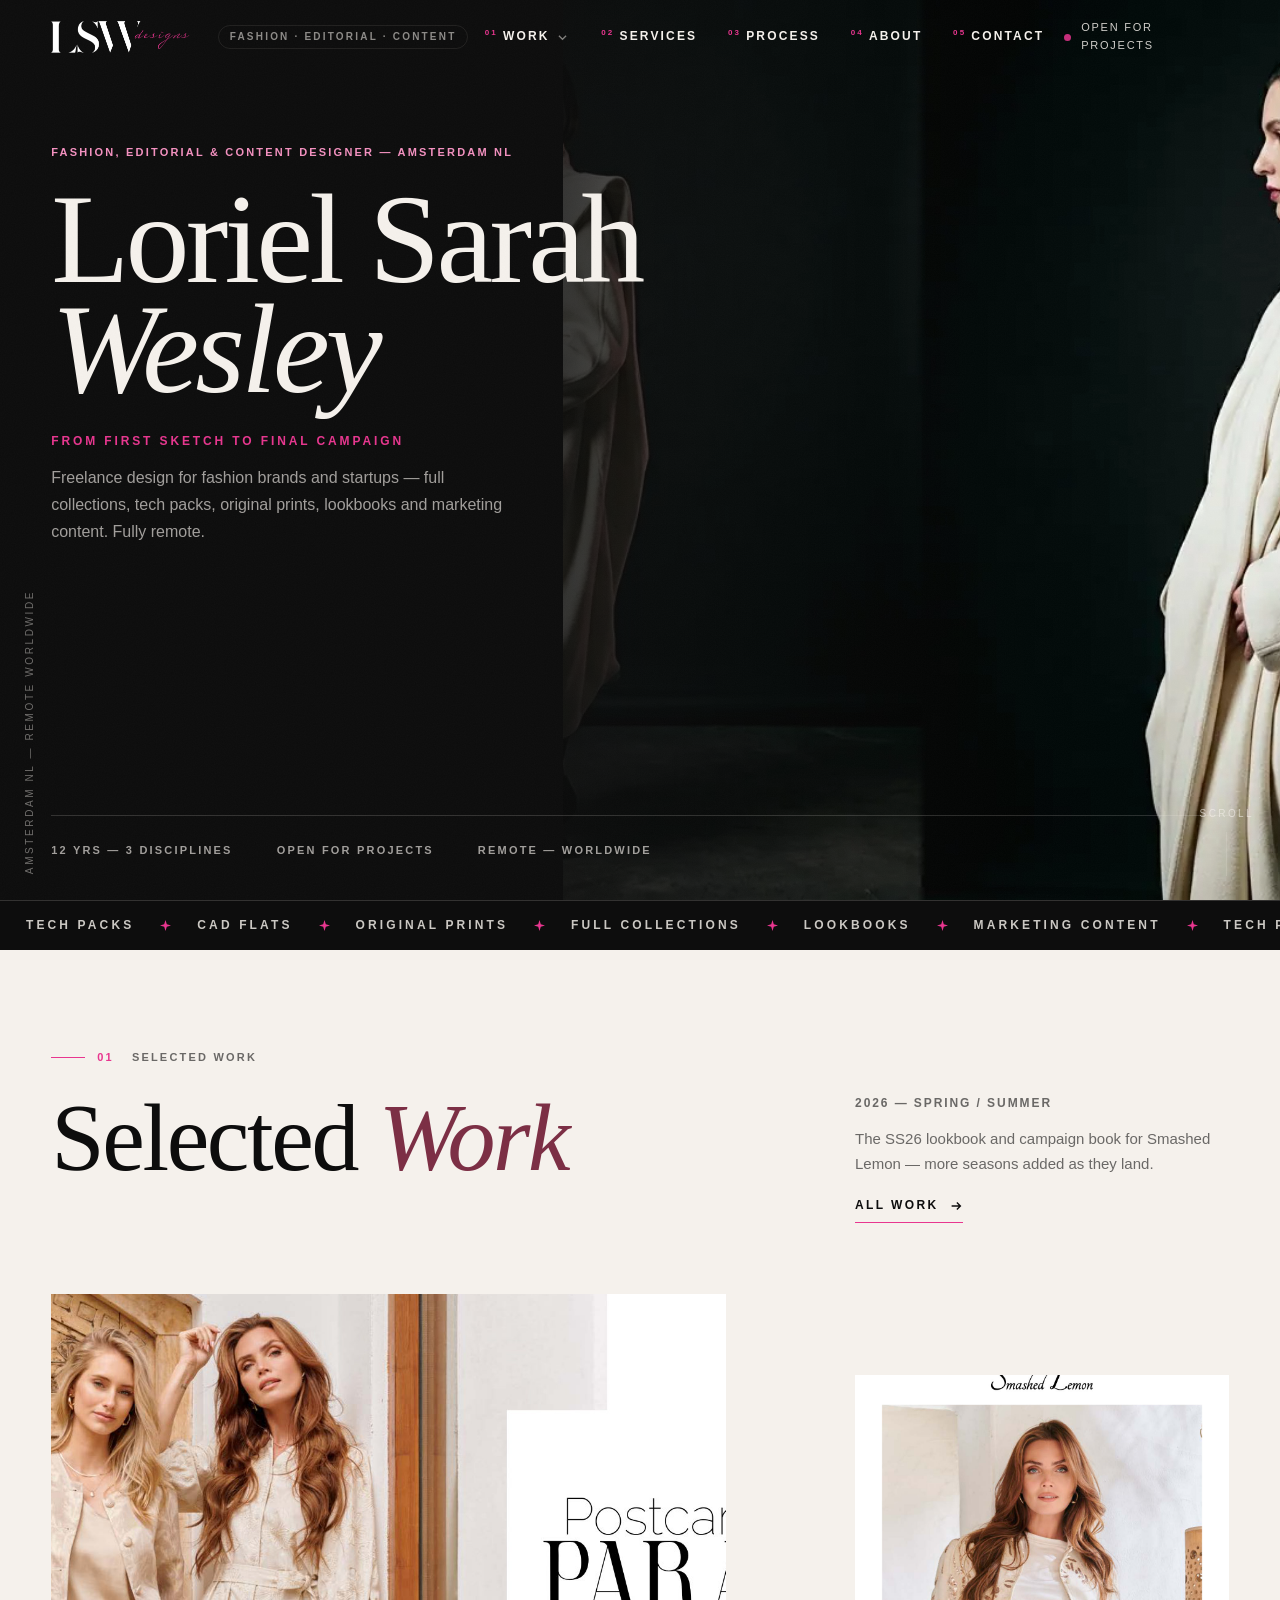
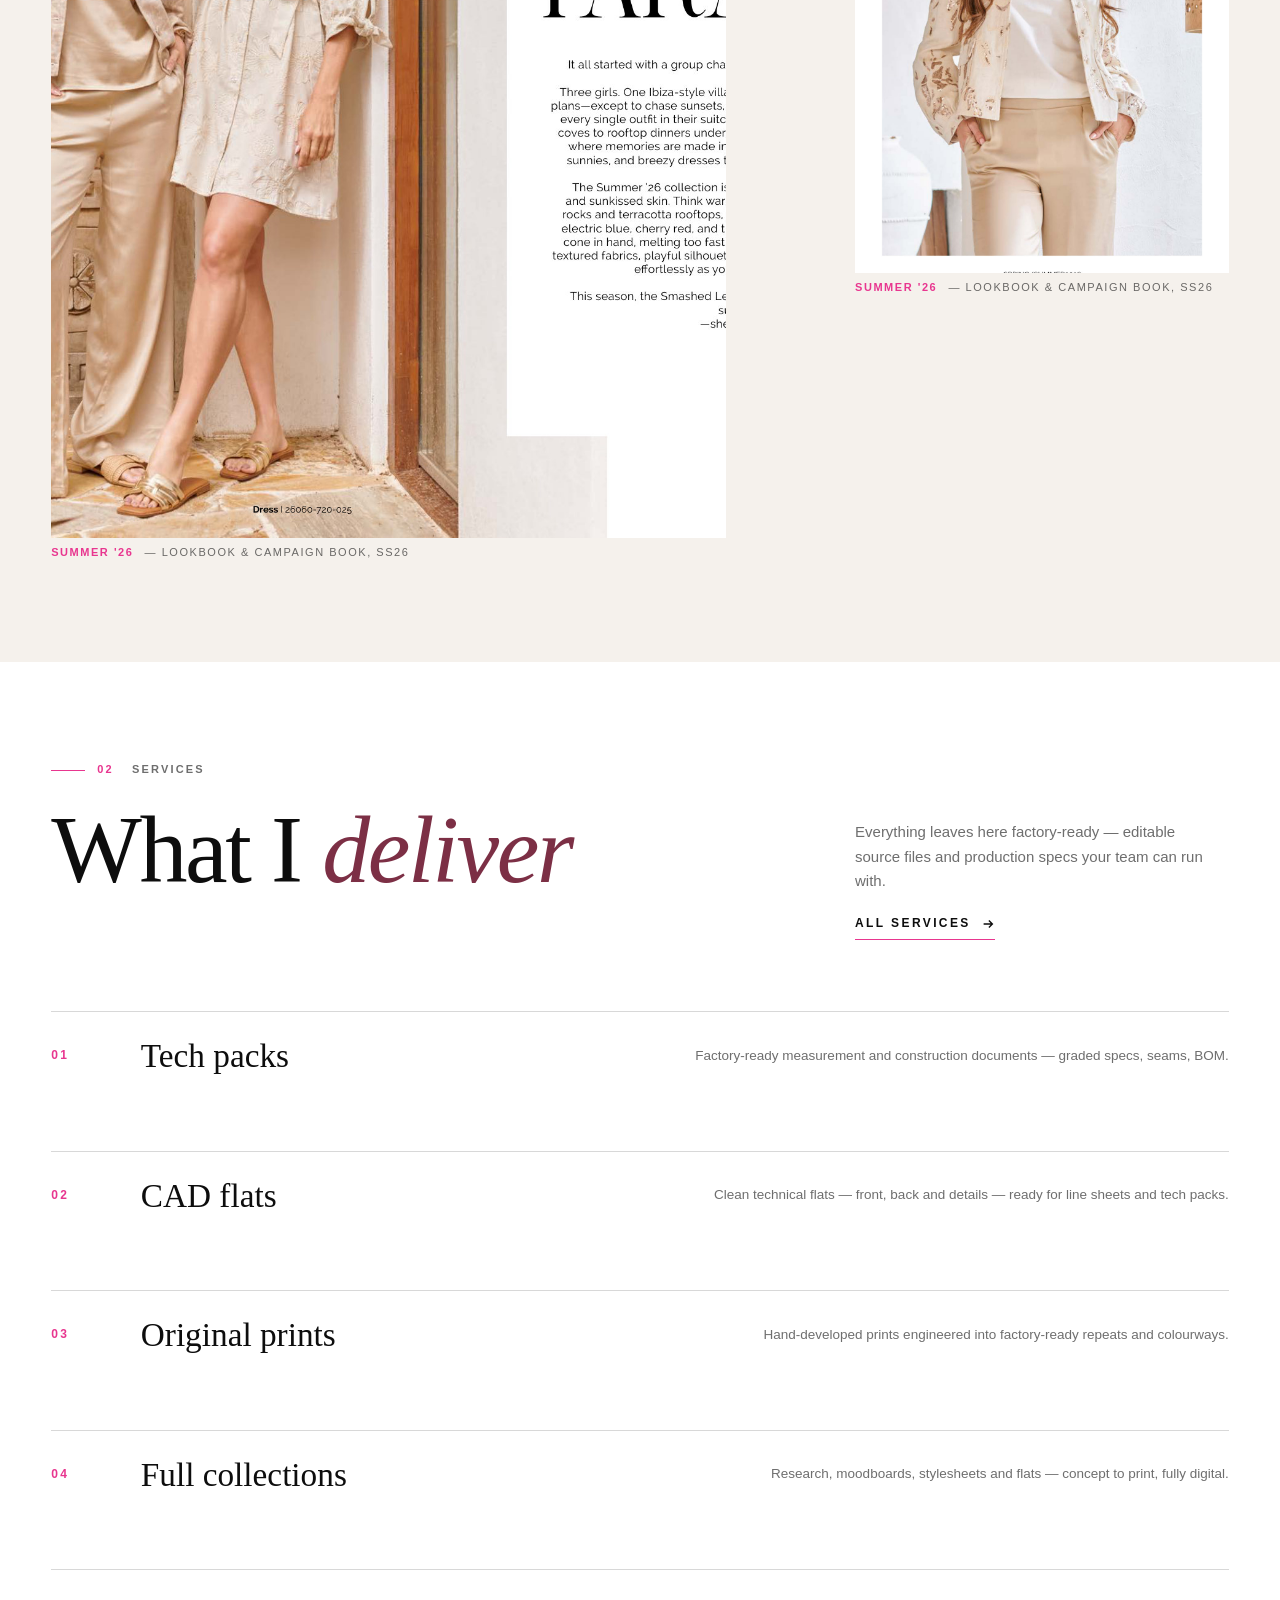
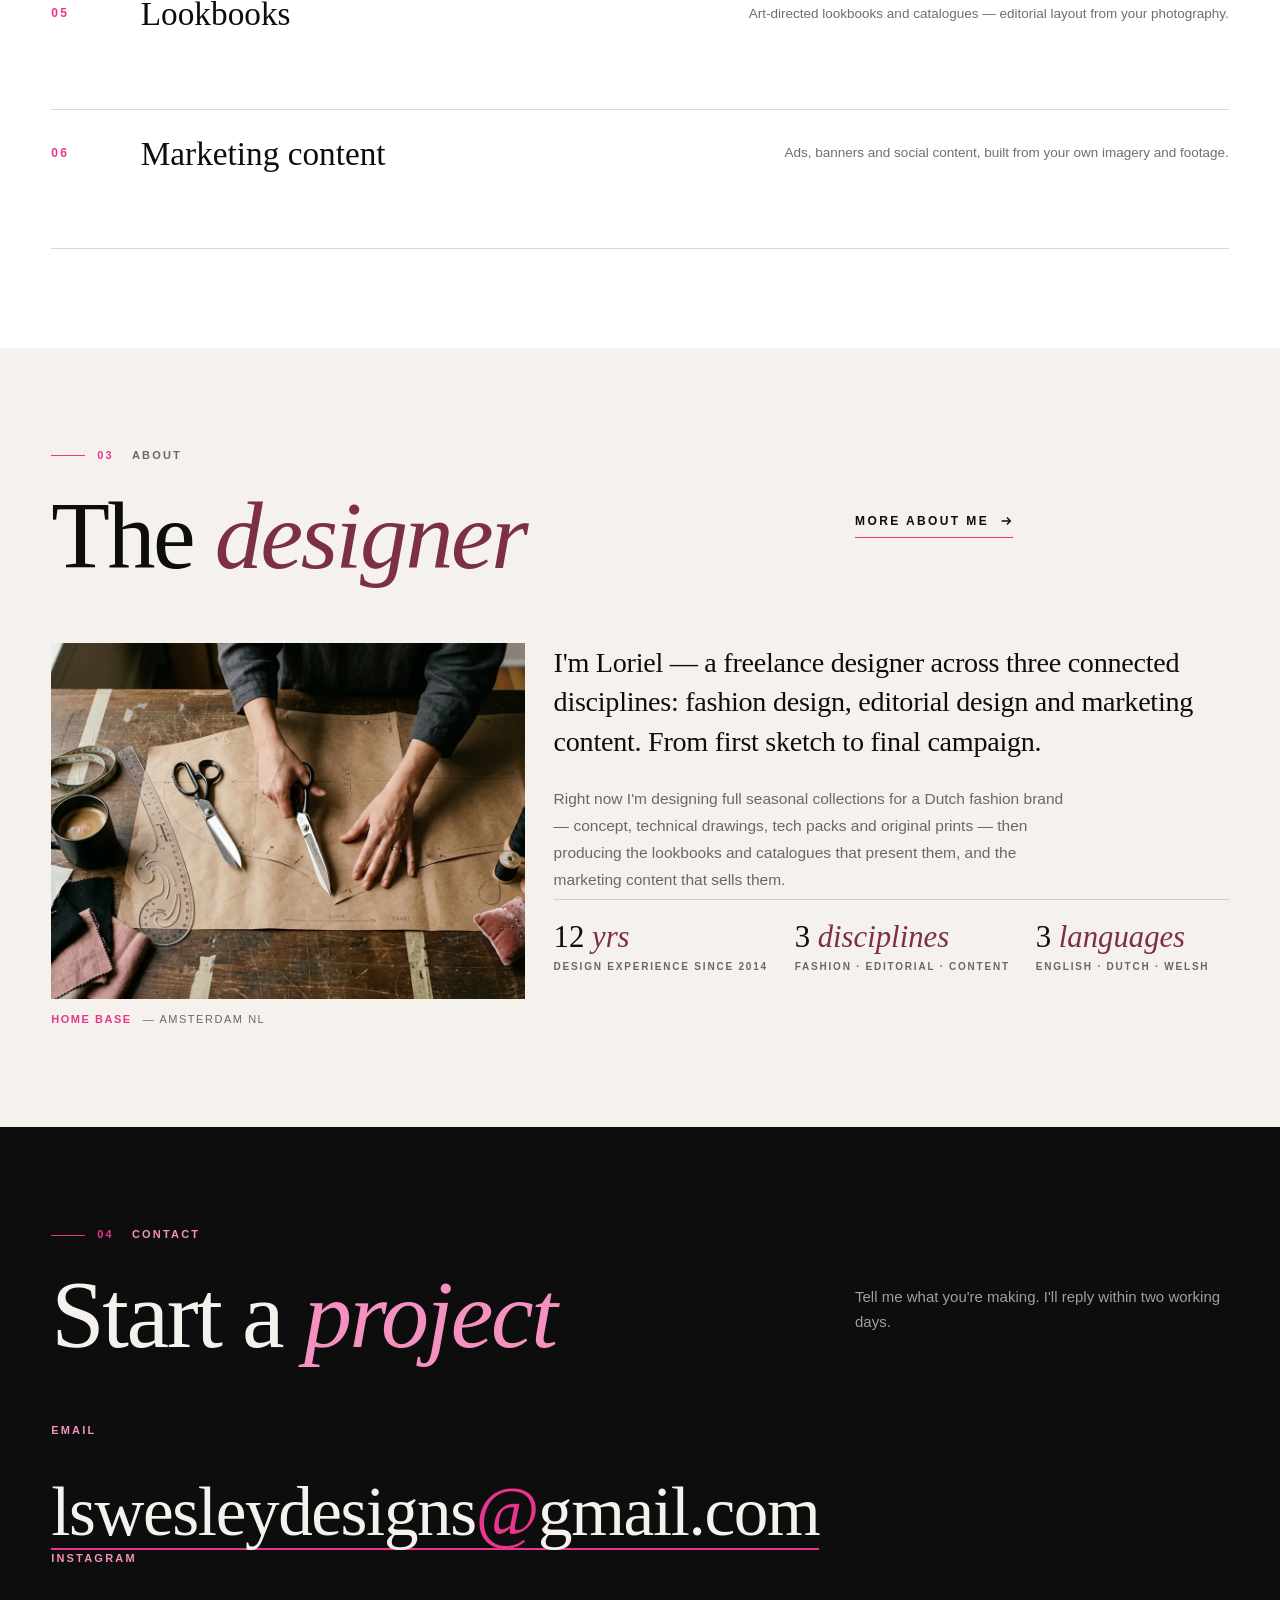
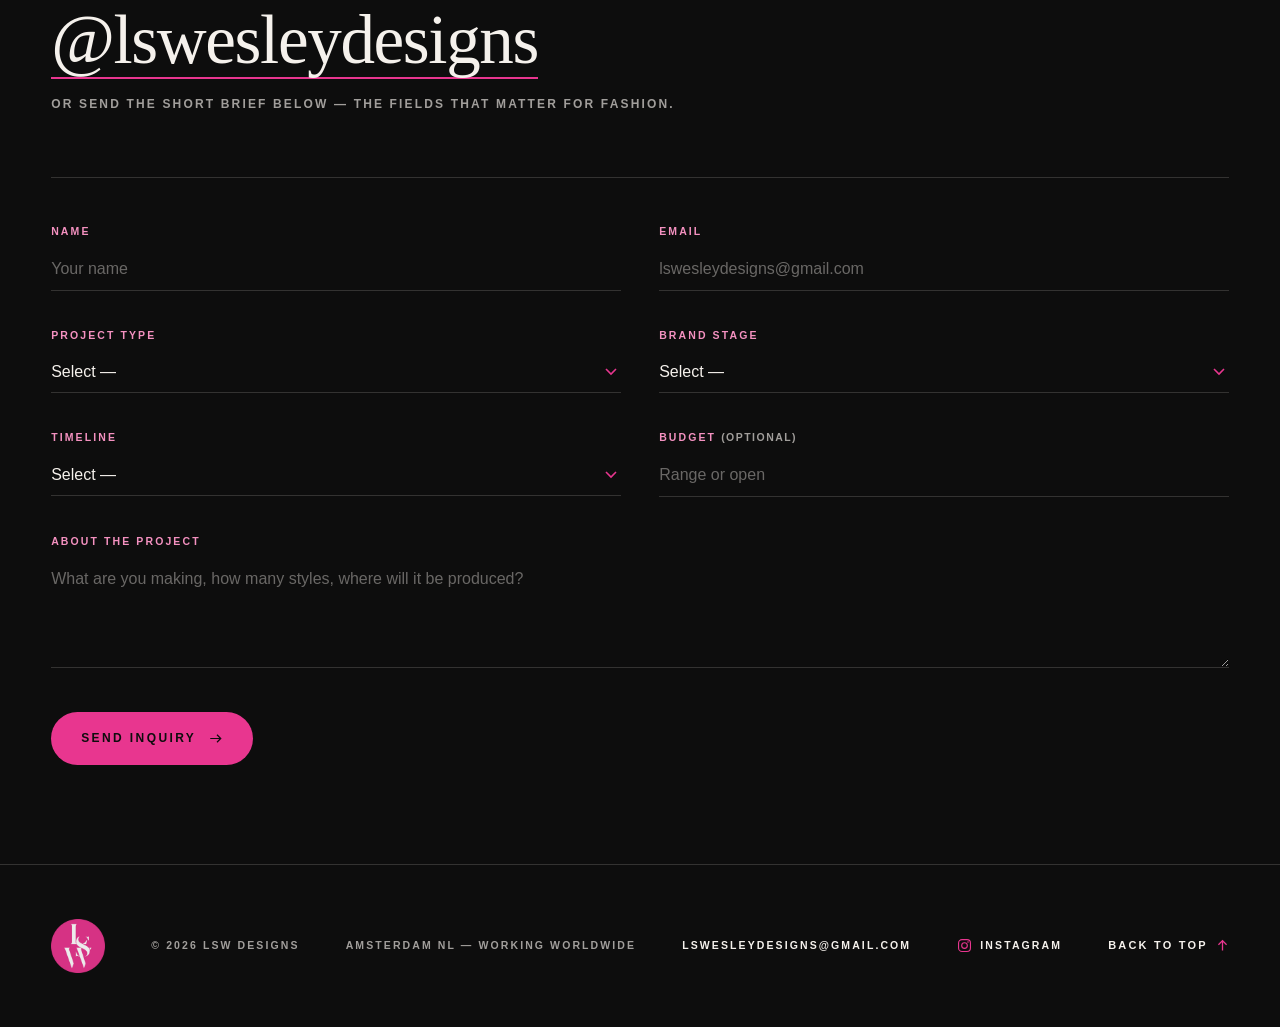
==== index.html @ cca1671f "instagram tag add" ====
<!DOCTYPE html>
<html lang="en">
<head>
<meta charset="UTF-8">
<meta name="viewport" content="width=device-width, initial-scale=1">
<title>LSW Designs — Fashion, Editorial &amp; Content Design</title>
<meta name="description" content="Freelance fashion, editorial and marketing content designer — full collections, tech packs, original prints, lookbooks and marketing content. Fully remote, from Amsterdam.">
<link rel="icon" type="image/png" href="assets/img/monogram.png">
<link rel="stylesheet" href="assets/fonts/fonts.css">
<link rel="stylesheet" href="assets/css/styles.css">
</head>
<body>

<div id="progress"></div>
<div id="cursor"></div>

<!-- ============ MASTHEAD ============ -->
<header class="masthead" id="masthead">
  <div class="container">
    <a class="wordmark" href="index.html"><img class="logo logo-light" src="assets/img/logo-light.png" alt="LSW Designs"><img class="logo logo-dark" src="assets/img/logo-dark.png" alt="LSW Designs"><span class="tag">Fashion · Editorial · Content</span></a>
    <nav class="nav" aria-label="Primary">
      <div class="nav-item has-sub">
  <a href="work.html"><sup>01</sup>Work</a>
  <button class="sub-toggle" aria-expanded="false" aria-controls="workSub" aria-label="Open Work menu">
    <svg viewBox="0 0 10 6" fill="none" stroke="currentColor" stroke-width="1.4"><path d="M1 1l4 4 4-4"/></svg>
  </button>
  <div class="sub" id="workSub">
    <a href="work.html">Selected work</a>
    <a href="print-archive.html">Print archive</a>
  </div>
</div>
      <a href="services.html"><sup>02</sup>Services</a>
      <a href="process.html"><sup>03</sup>Process</a>
      <a href="about.html"><sup>04</sup>About</a>
      <a href="#contact"><sup>05</sup>Contact</a>
    </nav>
    <div class="mast-avail"><span class="dot"></span>Open for projects</div>
    <button class="menu-btn" id="menuBtn" aria-expanded="false" aria-controls="overlay">Menu</button>
  </div>
</header>

<!-- ============ MENU OVERLAY ============ -->
<div class="overlay" id="overlay">
  <div class="overlay-top"><span class="cap" style="color:var(--mute-inv)">Menu</span><button class="menu-btn" id="menuClose">Close</button></div>
  <div class="links">
    <a href="index.html"><sup>00</sup>Home</a>
    <a href="work.html"><sup>01</sup>Work</a>
<div class="sub-links">
  <a href="print-archive.html">Print archive</a>
</div>
    <a href="services.html"><sup>02</sup>Services</a>
    <a href="process.html"><sup>03</sup>Process</a>
    <a href="about.html"><sup>04</sup>About</a>
    <a href="#contact"><sup>05</sup>Contact</a>
  </div>
  <p class="cap" style="color:var(--mute-inv)"><b>Amsterdam NL</b> — working worldwide · lswesleydesigns@gmail.com · <a class="ig-link" href="https://www.instagram.com/lswesleydesigns/" target="_blank" rel="noopener">Instagram</a></p>
</div>

<!-- ============ HERO ============ -->
<section class="hero" id="top">
  <div class="hero-media" aria-hidden="true">
    <picture>
      <source srcset="assets/img/hero.webp" type="image/webp">
      <img src="assets/img/hero.jpg" alt="" width="1376" height="768" fetchpriority="high" decoding="async">
    </picture>
    <div class="hero-media-shade"></div>
  </div>

  <div class="container hero-inner">
    <div class="hero-copy">
      <p class="eyebrow reveal" style="color:var(--rose-soft)">Fashion, editorial &amp; content designer — Amsterdam NL</p>
      <h1 class="hero-title">
        <span class="t1 reveal" style="--d:70ms">Loriel Sarah</span>
        <span class="t2 reveal" style="--d:130ms"><em>Wesley</em></span>
      </h1>
      <p class="hero-line reveal" style="--d:200ms">
        <span class="accent">From first sketch to final campaign</span>
        Freelance design for fashion brands and startups — full collections, tech packs, original prints, lookbooks and marketing content. Fully remote.
      </p>
    </div>
    <div class="hero-meta reveal" style="--d:260ms">
      <span>12 yrs — 3 disciplines</span>
      <span>Open for projects</span>
      <span>Remote — worldwide</span>
    </div>
  </div>

  <div class="hero-edge" aria-hidden="true">Amsterdam NL — Remote worldwide</div>
  <a class="hero-scroll" href="#work" aria-label="Scroll to work"><span>Scroll</span><i></i></a>
</section>

<!-- ============ TICKER ============ -->
<div class="ticker" aria-hidden="true">
  <div class="ticker-track">
    <div class="ticker-group">
      <span class="ticker-item">Tech packs</span><svg class="ticker-star" viewBox="0 0 12 12" fill="currentColor"><path d="M6 0l1.4 4.6L12 6 7.4 7.4 6 12 4.6 7.4 0 6l4.6-1.4z"/></svg>
      <span class="ticker-item">CAD flats</span><svg class="ticker-star" viewBox="0 0 12 12" fill="currentColor"><path d="M6 0l1.4 4.6L12 6 7.4 7.4 6 12 4.6 7.4 0 6l4.6-1.4z"/></svg>
      <span class="ticker-item">Original prints</span><svg class="ticker-star" viewBox="0 0 12 12" fill="currentColor"><path d="M6 0l1.4 4.6L12 6 7.4 7.4 6 12 4.6 7.4 0 6l4.6-1.4z"/></svg>
      <span class="ticker-item">Full collections</span><svg class="ticker-star" viewBox="0 0 12 12" fill="currentColor"><path d="M6 0l1.4 4.6L12 6 7.4 7.4 6 12 4.6 7.4 0 6l4.6-1.4z"/></svg>
      <span class="ticker-item">Lookbooks</span><svg class="ticker-star" viewBox="0 0 12 12" fill="currentColor"><path d="M6 0l1.4 4.6L12 6 7.4 7.4 6 12 4.6 7.4 0 6l4.6-1.4z"/></svg>
      <span class="ticker-item">Marketing content</span><svg class="ticker-star" viewBox="0 0 12 12" fill="currentColor"><path d="M6 0l1.4 4.6L12 6 7.4 7.4 6 12 4.6 7.4 0 6l4.6-1.4z"/></svg>
    </div>
    <div class="ticker-group">
      <span class="ticker-item">Tech packs</span><svg class="ticker-star" viewBox="0 0 12 12" fill="currentColor"><path d="M6 0l1.4 4.6L12 6 7.4 7.4 6 12 4.6 7.4 0 6l4.6-1.4z"/></svg>
      <span class="ticker-item">CAD flats</span><svg class="ticker-star" viewBox="0 0 12 12" fill="currentColor"><path d="M6 0l1.4 4.6L12 6 7.4 7.4 6 12 4.6 7.4 0 6l4.6-1.4z"/></svg>
      <span class="ticker-item">Original prints</span><svg class="ticker-star" viewBox="0 0 12 12" fill="currentColor"><path d="M6 0l1.4 4.6L12 6 7.4 7.4 6 12 4.6 7.4 0 6l4.6-1.4z"/></svg>
      <span class="ticker-item">Full collections</span><svg class="ticker-star" viewBox="0 0 12 12" fill="currentColor"><path d="M6 0l1.4 4.6L12 6 7.4 7.4 6 12 4.6 7.4 0 6l4.6-1.4z"/></svg>
      <span class="ticker-item">Lookbooks</span><svg class="ticker-star" viewBox="0 0 12 12" fill="currentColor"><path d="M6 0l1.4 4.6L12 6 7.4 7.4 6 12 4.6 7.4 0 6l4.6-1.4z"/></svg>
      <span class="ticker-item">Marketing content</span><svg class="ticker-star" viewBox="0 0 12 12" fill="currentColor"><path d="M6 0l1.4 4.6L12 6 7.4 7.4 6 12 4.6 7.4 0 6l4.6-1.4z"/></svg>
    </div>
  </div>
</div>

<main>
<!-- ============ WORK HIGHLIGHTS ============ -->
<section class="light pad-b" id="work">
  <div class="container">
    <header class="shead">
      <p class="eyebrow"><span class="bx">01</span>Selected work</p>
      <div class="shead-main grid stack">
        <h2 class="shead-title s8">Selected <em>Work</em></h2>
        <div class="shead-meta s4">
          <p>2026 — Spring / Summer</p>
          <p class="desc">The SS26 lookbook and campaign book for Smashed Lemon — more seasons added as they land.</p>
          <a class="more" href="work.html">All work <svg viewBox="0 0 16 16" fill="none" stroke="currentColor" stroke-width="1.6"><path d="M3 8h10M9 4l4 4-4 4"/></svg></a>
        </div>
      </div>
    </header>

    <div class="grid stack teasers">
      <a class="teaser s7 reveal" href="work.html#ss26" data-cursor="View">
        <span class="media" style="aspect-ratio:4/5">
          <img src="assets/img/ss26-spread-01.jpg" alt="Summer 26 campaign book spread" width="2000" height="1415" loading="lazy" decoding="async">
        </span>
        <span class="arr"><svg viewBox="0 0 16 16" fill="none" stroke="currentColor" stroke-width="1.6"><path d="M4 12L12 4M5 4h7v7"/></svg></span>
        <span class="cap"><b>Summer '26</b> — lookbook &amp; campaign book, SS26</span>
      </a>

      <a class="teaser s4 o9 reveal" href="work.html#ss26" data-cursor="View" style="margin-top:clamp(48px,9vh,110px);--d:90ms">
        <span class="media" style="aspect-ratio:3/4">
          <img src="assets/img/ss26-cover.jpg" alt="Summer 26 lookbook and campaign book cover" width="1240" height="1754" loading="lazy" decoding="async">
        </span>
        <span class="arr"><svg viewBox="0 0 16 16" fill="none" stroke="currentColor" stroke-width="1.6"><path d="M4 12L12 4M5 4h7v7"/></svg></span>
        <span class="cap"><b>Summer '26</b> — lookbook &amp; campaign book, SS26</span>
      </a>

    </div>
  </div>
</section>



<!-- ============ SERVICES (COMPACT) ============ -->
<section class="white-sec pad-b" id="services">
  <div class="container">
    <header class="shead">
      <p class="eyebrow"><span class="bx">02</span>Services</p>
      <div class="shead-main grid stack">
        <h2 class="shead-title s8">What I <em>deliver</em></h2>
        <div class="shead-meta s4">
          <p class="desc">Everything leaves here factory-ready — editable source files and production specs your team can run with.</p>
          <a class="more" href="services.html">All services <svg viewBox="0 0 16 16" fill="none" stroke="currentColor" stroke-width="1.6"><path d="M3 8h10M9 4l4 4-4 4"/></svg></a>
        </div>
      </div>
    </header>

    <div class="svc-compact">
      <a href="services.html#techpacks">
        <span class="n">01</span><span class="name">Tech packs</span>
        <span class="one">Factory-ready measurement and construction documents — graded specs, seams, BOM.</span>
        <span class="arrow"><svg viewBox="0 0 20 20" fill="none" stroke="currentColor" stroke-width="1.6"><path d="M4 10h12M11 5l5 5-5 5"/></svg></span>
      </a>
      <a href="services.html#cadflats">
        <span class="n">02</span><span class="name">CAD flats</span>
        <span class="one">Clean technical flats — front, back and details — ready for line sheets and tech packs.</span>
        <span class="arrow"><svg viewBox="0 0 20 20" fill="none" stroke="currentColor" stroke-width="1.6"><path d="M4 10h12M11 5l5 5-5 5"/></svg></span>
      </a>
      <a href="services.html#prints">
        <span class="n">03</span><span class="name">Original prints</span>
        <span class="one">Hand-developed prints engineered into factory-ready repeats and colourways.</span>
        <span class="arrow"><svg viewBox="0 0 20 20" fill="none" stroke="currentColor" stroke-width="1.6"><path d="M4 10h12M11 5l5 5-5 5"/></svg></span>
      </a>
      <a href="services.html#collections">
        <span class="n">04</span><span class="name">Full collections</span>
        <span class="one">Research, moodboards, stylesheets and flats — concept to print, fully digital.</span>
        <span class="arrow"><svg viewBox="0 0 20 20" fill="none" stroke="currentColor" stroke-width="1.6"><path d="M4 10h12M11 5l5 5-5 5"/></svg></span>
      </a>
      <a href="services.html#lookbooks">
        <span class="n">05</span><span class="name">Lookbooks</span>
        <span class="one">Art-directed lookbooks and catalogues — editorial layout from your photography.</span>
        <span class="arrow"><svg viewBox="0 0 20 20" fill="none" stroke="currentColor" stroke-width="1.6"><path d="M4 10h12M11 5l5 5-5 5"/></svg></span>
      </a>
      <a href="services.html#marketing">
        <span class="n">06</span><span class="name">Marketing content</span>
        <span class="one">Ads, banners and social content, built from your own imagery and footage.</span>
        <span class="arrow"><svg viewBox="0 0 20 20" fill="none" stroke="currentColor" stroke-width="1.6"><path d="M4 10h12M11 5l5 5-5 5"/></svg></span>
      </a>
    </div>
  </div>
</section>

<!-- ============ ABOUT (SMALL) ============ -->
<section class="light pad-b" id="about">
  <div class="container">
    <header class="shead">
      <p class="eyebrow"><span class="bx">03</span>About</p>
      <div class="shead-main grid stack">
        <h2 class="shead-title s8">The <em>designer</em></h2>
        <div class="shead-meta s4">
          <a class="more" href="about.html">More about me <svg viewBox="0 0 16 16" fill="none" stroke="currentColor" stroke-width="1.6"><path d="M3 8h10M9 4l4 4-4 4"/></svg></a>
        </div>
      </div>
    </header>

    <div class="grid stack">
      <figure class="fig s5">
        <div class="media reveal" data-cursor="View" style="aspect-ratio:4/3">
          <picture>
            <source srcset="assets/img/about.webp" type="image/webp">
            <img src="assets/img/about.jpg" alt="Working from Amsterdam" width="1408" height="768" loading="lazy" decoding="async">
          </picture>
        </div>
        <figcaption class="cap"><b>Home base</b> — Amsterdam NL</figcaption>
      </figure>

      <div class="s7 o6 about-txt">
        <p class="lead reveal">I'm Loriel — a freelance designer across three connected disciplines: fashion design, editorial design and marketing content. From first sketch to final campaign.</p>
        <p class="body reveal" style="--d:80ms">Right now I'm designing full seasonal collections for a Dutch fashion brand — concept, technical drawings, tech packs and original prints — then producing the lookbooks and catalogues that present them, and the marketing content that sells them.</p>
        <div class="creds-sm reveal" style="--d:140ms">
          <div><div class="v">12 <em>yrs</em></div><div class="k">Design experience since 2014</div></div>
          <div><div class="v">3 <em>disciplines</em></div><div class="k">Fashion · editorial · content</div></div>
          <div><div class="v">3 <em>languages</em></div><div class="k">English · Dutch · Welsh</div></div>
        </div>
      </div>
    </div>
  </div>
</section>

<!-- ============ CONTACT ============ -->
<section class="dark pad-b" id="contact">
  <div class="container">
    <header class="shead">
      <p class="eyebrow" style="color:var(--rose-soft)"><span class="bx">04</span>Contact</p>
      <div class="shead-main grid stack">
        <h2 class="shead-title s8">Start a <em>project</em></h2>
        <div class="shead-meta s4">
          <p class="desc">Tell me what you're making. I'll reply within two working days.</p>
        </div>
      </div>
    </header>

    <p class="eyebrow" style="color:var(--rose-soft)">Email</p>
    <a class="contact-email reveal" href="mailto:lswesleydesigns@gmail.com">lswesleydesigns<span class="at">@</span>gmail.com</a>
        <p class="eyebrow" style="color:var(--rose-soft)">Instagram</p>
    <a class="contact-email reveal" href="https://www.instagram.com/lswesleydesigns/" target="_blank" rel="noopener">@lswesleydesigns</a>
    <p class="contact-note">Or send the short brief below — the fields that matter for fashion.</p>

    <div class="contact-grid">
      <form class="form" id="inquiry" name="inquiry" action="https://formspree.io/f/maewdrlg" method="POST" novalidate>
        <input type="hidden" name="_subject" value="New inquiry — LSW Designs">
        <input type="hidden" name="_replyto" value="">
        <input type="text" name="_gotcha" class="honeypot" tabindex="-1" autocomplete="off" aria-hidden="true">
        <div class="field">
          <label for="f-name">Name</label>
          <input id="f-name" name="name" type="text" autocomplete="name" placeholder="Your name">
        </div>
        <div class="field">
          <label for="f-email">Email</label>
          <input id="f-email" name="email" type="email" autocomplete="email" placeholder="lswesleydesigns@gmail.com" required>
        </div>
        <div class="field">
          <label for="f-type">Project type</label>
          <select id="f-type" name="type">
            <option value="" selected disabled>Select —</option>
            <option>Tech pack</option>
            <option>CAD flats</option>
            <option>Original prints</option>
            <option>Full collection</option>
            <option>Lookbook</option>
            <option>Marketing content</option>
          </select>
        </div>
        <div class="field">
          <label for="f-stage">Brand stage</label>
          <select id="f-stage" name="stage">
            <option value="" selected disabled>Select —</option>
            <option>Idea</option>
            <option>Startup</option>
            <option>Established</option>
            <option>Scaling</option>
          </select>
        </div>
        <div class="field">
          <label for="f-time">Timeline</label>
          <select id="f-time" name="timeline">
            <option value="" selected disabled>Select —</option>
            <option>ASAP</option>
            <option>This quarter</option>
            <option>Next quarter</option>
            <option>Exploring</option>
          </select>
        </div>
        <div class="field">
          <label for="f-budget">Budget <span class="hint" style="display:inline;margin:0">(optional)</span></label>
          <input id="f-budget" name="budget" type="text" placeholder="Range or open">
        </div>
        <div class="field full">
          <label for="f-msg">About the project</label>
          <textarea id="f-msg" name="message" placeholder="What are you making, how many styles, where will it be produced?"></textarea>
        </div>
        <div class="full">
          <button class="btn" type="submit">Send inquiry <svg viewBox="0 0 20 20" fill="none" stroke="currentColor" stroke-width="1.6"><path d="M3 10h14M12 5l5 5-5 5"/></svg></button>
        </div>
        <div class="form-ok" id="formOk" hidden>
          <p class="big">Thank you — received.</p>
          <p>I'll come back to you within two working days with next steps and a first read on scope and timing.</p>
        </div>
      </form>
    </div>
  </div>
</section>
</main>

<!-- ============ FOOTER ============ -->
<footer class="dark">
  <div class="container foot">
    <img class="foot-mark" src="assets/img/monogram.png" alt="LSW Designs monogram" width="160" height="160" loading="lazy" decoding="async">
    <span class="meta">© 2026 LSW Designs</span>
        <span class="meta">Amsterdam NL — working worldwide</span>
    <a class="foot-mail" href="mailto:lswesleydesigns@gmail.com">lswesleydesigns@gmail.com</a>
    <a class="foot-ig" href="https://www.instagram.com/lswesleydesigns/" target="_blank" rel="noopener" aria-label="Instagram"><svg viewBox="0 0 24 24" fill="none" stroke="currentColor" stroke-width="1.8"><rect x="2.5" y="2.5" width="19" height="19" rx="5.5"/><circle cx="12" cy="12" r="4.5"/><circle cx="17.6" cy="6.4" r="1.3" fill="currentColor" stroke="none"/></svg>Instagram</a>
    <a class="top" href="#top">Back to top <svg viewBox="0 0 16 16" fill="none" stroke="currentColor" stroke-width="1.6"><path d="M8 14V2M3 7l5-5 5 5"/></svg></a>
  </div>
</footer>

<script src="assets/js/main.js"></script>
</body>
</html>
---- assets/fonts/fonts.css ----
@font-face {
  font-family: 'Archivo';
  font-style: italic;
  font-weight: 100 900;
  font-stretch: 100%;
  font-display: swap;
  src: url(k3kBo8UDI-1M0wlSfdzyIEkpwTM29hr-8mTYCxCmuA.woff2) format('woff2');
  unicode-range: U+0000-00FF, U+0131, U+0152-0153, U+02BB-02BC, U+02C6, U+02DA, U+02DC, U+0304, U+0308, U+0329, U+2000-206F, U+20AC, U+2122, U+2191, U+2193, U+2212, U+2215, U+FEFF, U+FFFD;
}

@font-face {
  font-family: 'Archivo';
  font-style: normal;
  font-weight: 100 900;
  font-stretch: 100%;
  font-display: swap;
  src: url(k3kPo8UDI-1M0wlSV9XAw6lQkqWY8Q82sLydOxI.woff2) format('woff2');
  unicode-range: U+0000-00FF, U+0131, U+0152-0153, U+02BB-02BC, U+02C6, U+02DA, U+02DC, U+0304, U+0308, U+0329, U+2000-206F, U+20AC, U+2122, U+2191, U+2193, U+2212, U+2215, U+FEFF, U+FFFD;
}

@font-face {
  font-family: 'Archivo Narrow';
  font-style: italic;
  font-weight: 400 700;
  font-display: swap;
  src: url(tss2ApVBdCYD5Q7hcxTE1ArZ0bb1uX563g.woff2) format('woff2');
  unicode-range: U+0000-00FF, U+0131, U+0152-0153, U+02BB-02BC, U+02C6, U+02DA, U+02DC, U+0304, U+0308, U+0329, U+2000-206F, U+20AC, U+2122, U+2191, U+2193, U+2212, U+2215, U+FEFF, U+FFFD;
}

@font-face {
  font-family: 'Archivo Narrow';
  font-style: normal;
  font-weight: 400 700;
  font-display: swap;
  src: url(tss0ApVBdCYD5Q7hcxTE1ArZ0bbwiXw.woff2) format('woff2');
  unicode-range: U+0000-00FF, U+0131, U+0152-0153, U+02BB-02BC, U+02C6, U+02DA, U+02DC, U+0304, U+0308, U+0329, U+2000-206F, U+20AC, U+2122, U+2191, U+2193, U+2212, U+2215, U+FEFF, U+FFFD;
}

@font-face {
  font-family: 'Fraunces';
  font-style: italic;
  font-weight: 100 900;
  font-display: swap;
  src: url(6NU58FyLNQOQZAnv9ZwNjucMHVn85Ni7emAe9lKqZTnbB-gzTK0K1ChjeveQ.woff2) format('woff2');
  unicode-range: U+0000-00FF, U+0131, U+0152-0153, U+02BB-02BC, U+02C6, U+02DA, U+02DC, U+0304, U+0308, U+0329, U+2000-206F, U+20AC, U+2122, U+2191, U+2193, U+2212, U+2215, U+FEFF, U+FFFD;
}

@font-face {
  font-family: 'Fraunces';
  font-style: normal;
  font-weight: 100 900;
  font-display: swap;
  src: url(6NU78FyLNQOQZAnv9bYEvDiIdE9Ea92uemAk_WBq8U_9v0c2Wa0KxC9TeA.woff2) format('woff2');
  unicode-range: U+0000-00FF, U+0131, U+0152-0153, U+02BB-02BC, U+02C6, U+02DA, U+02DC, U+0304, U+0308, U+0329, U+2000-206F, U+20AC, U+2122, U+2191, U+2193, U+2212, U+2215, U+FEFF, U+FFFD;
}
---- assets/css/styles.css ----
/* ============ TOKENS ============ */
:root{
  --rose-dark:#7C2F45;
  --rose-bright:#E8368F;
  --rose-soft:#F491C0;
  --purple-deep:#3B1F35;
  --paper:#F5F1EC;
  --black:#0D0D0D;
  --white:#FFFFFF;
  --ink:#0D0D0D;
  --line:rgba(13,13,13,.16);
  --line-inv:rgba(245,241,236,.16);
  --mute:rgba(13,13,13,.6);
  --mute-inv:rgba(245,241,236,.64);
  --serif:'Fraunces',Georgia,'Times New Roman',serif;
  --sans:'Archivo','Helvetica Neue',Arial,sans-serif;
  --narrow:'Archivo Narrow','Arial Narrow',Arial,sans-serif;
  --ease:cubic-bezier(.65,.05,.36,1);
  --ease2:cubic-bezier(.22,.61,.36,1);
  --pad:clamp(20px,4vw,72px);
}
/* ============ BASE ============ */
*,*::before,*::after{box-sizing:border-box}
html{scroll-behavior:smooth;scroll-padding-top:96px}
body{
  margin:0;background:var(--paper);color:var(--ink);
  font-family:var(--sans);font-size:16px;line-height:1.6;
  -webkit-font-smoothing:antialiased;text-rendering:optimizeLegibility;
  overflow-x:clip;
}
body.locked{overflow:hidden}
img{display:block;max-width:100%}
a{color:inherit;text-decoration:none}
h1,h2,h3,h4{margin:0;font-weight:400}
p{margin:0}
::selection{background:var(--rose-bright);color:var(--white)}
/* film grain */
body::after{
  content:"";position:fixed;inset:0;z-index:95;pointer-events:none;opacity:.05;
  background-image:url("data:image/svg+xml;utf8,<svg xmlns='http://www.w3.org/2000/svg' width='160' height='160'><filter id='n'><feTurbulence type='fractalNoise' baseFrequency='0.9' numOctaves='2' stitchTiles='stitch'/><feColorMatrix type='saturate' values='0'/></filter><rect width='160' height='160' filter='url(%23n)' opacity='0.55'/></svg>");
}
/* ============ GRID ============ */
.container{width:min(1720px,100%);margin-inline:auto;padding-inline:var(--pad)}
.grid{display:grid;grid-template-columns:repeat(12,1fr);column-gap:clamp(16px,2.2vw,32px)}
.s1{grid-column-end:span 1}.s2{grid-column-end:span 2}.s3{grid-column-end:span 3}.s4{grid-column-end:span 4}
.s5{grid-column-end:span 5}.s6{grid-column-end:span 6}.s7{grid-column-end:span 7}.s8{grid-column-end:span 8}
.s9{grid-column-end:span 9}.s10{grid-column-end:span 10}.s11{grid-column-end:span 11}.s12{grid-column-end:span 12}
.o1{grid-column-start:1}.o2{grid-column-start:2}.o3{grid-column-start:3}.o4{grid-column-start:4}
.o5{grid-column-start:5}.o6{grid-column-start:6}.o7{grid-column-start:7}.o8{grid-column-start:8}
.o9{grid-column-start:9}.o10{grid-column-start:10}
.bleed{width:100vw;margin-left:calc(50% - 50vw)}
/* ============ TYPE ============ */
.eyebrow{
  font-family:var(--narrow);font-size:11px;font-weight:600;letter-spacing:.2em;
  text-transform:uppercase;color:var(--mute);
}
.bx{color:var(--rose-bright);font-weight:600;margin-right:.55em}
.serif{font-family:var(--serif)}
.display{
  font-family:var(--serif);font-weight:350;letter-spacing:-.02em;line-height:.92;
}
.cap{
  font-family:var(--narrow);font-size:11px;font-weight:500;letter-spacing:.14em;
  text-transform:uppercase;color:var(--mute);margin-top:14px;
}
.cap b{color:var(--rose-bright);font-weight:600;margin-right:.6em}
.cap i{font-style:normal;color:var(--ink)}
/* ============ REVEAL ============ */
.reveal{transition:transform .6s var(--ease2)}
.media{overflow:hidden}
.media img{width:100%;height:100%;object-fit:cover;transform:scale(1.03);transition:transform 1.5s var(--ease)}
.media:hover img{transform:scale(1.07)}
/* ============ PROGRESS + MASTHEAD ============ */
#progress{position:fixed;top:0;left:0;height:2px;width:0;background:var(--rose-bright);z-index:110}
.masthead{
  position:fixed;top:0;left:0;right:0;z-index:100;color:var(--paper);
  transition:transform .5s var(--ease),background .45s ease,color .45s ease,box-shadow .45s ease;
}
.masthead .container{display:flex;align-items:center;justify-content:space-between;height:74px;gap:20px}
.masthead.hidden{transform:translateY(-104%)}
.masthead.scrolled{background:rgba(245,241,236,.88);backdrop-filter:blur(12px);-webkit-backdrop-filter:blur(12px);color:var(--ink);box-shadow:0 1px 0 var(--line)}
.wordmark{font-family:var(--serif);font-size:21px;letter-spacing:-.01em;line-height:1}
.wordmark em{font-style:italic}
.wordmark sup{font-size:8px;color:var(--rose-bright);margin-left:2px;vertical-align:super}
.wordmark .tag{display:inline-block;margin-left:14px;font-family:var(--narrow);font-size:10px;letter-spacing:.22em;color:inherit;opacity:.55;text-transform:uppercase;vertical-align:2px}
.wordmark{display:inline-flex;align-items:center;gap:14px}
.wordmark img.logo{display:block;height:clamp(24px,3.4vw,32px);width:auto}
.wordmark img.logo-dark{display:none}
.masthead.scrolled .wordmark img.logo-light{display:none}
.masthead.scrolled .wordmark img.logo-dark{display:block}
.nav{display:flex;align-items:center;gap:clamp(16px,2.4vw,34px)}
.nav a{font-family:var(--narrow);font-size:12px;font-weight:600;letter-spacing:.18em;text-transform:uppercase;position:relative;padding:4px 0}
.nav a sup{font-size:8px;color:var(--rose-bright);margin-right:5px}
.nav a::after{content:"";position:absolute;left:0;bottom:0;height:1px;width:100%;background:var(--rose-bright);transform:scaleX(0);transform-origin:right;transition:transform .45s var(--ease)}
.nav a:hover::after{transform:scaleX(1);transform-origin:left}
.mast-avail{display:flex;align-items:center;gap:10px;font-family:var(--narrow);font-size:11px;letter-spacing:.16em;text-transform:uppercase;opacity:.85}
.dot{width:7px;height:7px;border-radius:50%;background:var(--rose-bright);box-shadow:0 0 0 0 rgba(232,54,143,.55);animation:pulse 2.4s infinite}
@keyframes pulse{0%{box-shadow:0 0 0 0 rgba(232,54,143,.5)}70%{box-shadow:0 0 0 9px rgba(232,54,143,0)}100%{box-shadow:0 0 0 0 rgba(232,54,143,0)}}
.menu-btn{display:none;background:none;border:0;color:inherit;cursor:pointer;font-family:var(--narrow);font-size:12px;font-weight:600;letter-spacing:.18em;text-transform:uppercase;padding:8px 0}
/* menu overlay */
.overlay{position:fixed;inset:0;z-index:105;background:var(--black);color:var(--paper);display:flex;flex-direction:column;justify-content:space-between;padding:calc(var(--pad) * 1.2) var(--pad) var(--pad);transform:translateY(-102%);transition:transform .6s var(--ease)}
.overlay.open{transform:translateY(0)}
.overlay-top{display:flex;align-items:center;justify-content:space-between;margin-bottom:6vh}
.overlay .menu-btn{display:block;color:var(--paper)}
.overlay .links{display:flex;flex-direction:column}
.overlay .links a{font-family:var(--serif);font-size:clamp(2.4rem,10vw,4.6rem);line-height:1.06;display:flex;align-items:baseline;gap:18px;padding:6px 0;border-bottom:1px solid var(--line-inv)}
.overlay .links a sup{font-family:var(--narrow);font-size:12px;color:var(--rose-bright);letter-spacing:.2em}
.overlay .links a:hover{color:var(--rose-soft);font-style:italic}
/* ============ CURSOR FOLLOWER ============ */
#cursor{
  position:fixed;left:0;top:0;z-index:120;pointer-events:none;
  font-family:var(--narrow);font-size:10px;font-weight:600;letter-spacing:.22em;text-transform:uppercase;
  background:var(--black);color:var(--paper);border:1px solid var(--line-inv);
  padding:9px 14px;border-radius:999px;opacity:0;transform:translate(-50%,-160%) scale(.7);
  transition:opacity .3s ease,transform .3s var(--ease);white-space:nowrap;
}
#cursor.on{opacity:1;transform:translate(-50%,-160%) scale(1)}
/* ============ HERO ============ */
.hero{position:relative;background:var(--black);color:var(--paper);min-height:100vh;min-height:100svh;display:flex;flex-direction:column;overflow:hidden}
.hero-media{position:absolute;top:0;right:0;bottom:0;width:56%;overflow:hidden}
.hero-media img{width:100%;height:100%;object-fit:cover;animation:kb 30s ease-in-out infinite alternate}
.hero-media-shade{position:absolute;inset:0;background:linear-gradient(90deg,rgba(13,13,13,.82) 0%,rgba(13,13,13,.35) 46%,rgba(13,13,13,0) 78%)}
@keyframes kb{from{transform:scale(1.02) translateX(0)}to{transform:scale(1.11) translateX(-2.4%)}}
.hero-inner{position:relative;z-index:2;flex:1;display:flex;flex-direction:column;padding-top:clamp(120px,16vh,170px);padding-bottom:40px}
.hero-copy{position:relative;z-index:3}
.hero .kicker{color:var(--rose-soft);letter-spacing:.22em}
.hero-title{margin:clamp(14px,2.5vh,26px) 0 clamp(18px,3vh,30px);display:flex;flex-direction:column}
.hero-title .t1{font-family:var(--serif);font-weight:340;font-size:clamp(3.6rem,10vw,12rem);line-height:.86;letter-spacing:-.03em}
.hero-title .t2{font-family:var(--serif);font-weight:340;font-size:clamp(3.6rem,10vw,12rem);line-height:.86;letter-spacing:-.03em}
.hero-title .t2 em{font-style:italic;font-weight:300;color:var(--paper)}
.hero-title sup{font-size:.16em;color:var(--rose-bright);vertical-align:super;letter-spacing:0}
.hero-line{max-width:52ch;font-family:var(--sans);font-size:clamp(15px,1.25vw,17px);line-height:1.7;color:var(--mute-inv)}
.hero-line .accent{display:block;font-family:var(--narrow);font-size:12px;font-weight:600;letter-spacing:.24em;text-transform:uppercase;color:var(--rose-bright);margin-bottom:12px}
.hero-meta{position:relative;z-index:3;margin-top:auto;padding-top:26px;border-top:1px solid var(--line-inv);display:flex;flex-wrap:wrap;gap:14px 44px;font-family:var(--narrow);font-size:11px;font-weight:600;letter-spacing:.2em;text-transform:uppercase;color:var(--mute-inv)}
.hero-edge{position:absolute;left:22px;bottom:26px;z-index:3;writing-mode:vertical-rl;transform:rotate(180deg);font-family:var(--narrow);font-size:10px;letter-spacing:.26em;text-transform:uppercase;color:rgba(245,241,236,.42)}
.hero-scroll{position:absolute;right:26px;bottom:24px;z-index:3;display:flex;flex-direction:column;align-items:center;gap:10px;font-family:var(--narrow);font-size:10px;letter-spacing:.24em;text-transform:uppercase;color:var(--mute-inv)}
.hero-scroll i{display:block;width:1px;height:44px;background:var(--line-inv);position:relative;overflow:hidden}
.hero-scroll i::after{content:"";position:absolute;left:0;top:-30%;width:100%;height:30%;background:var(--rose-bright);animation:scrolldot 2.2s var(--ease) infinite}
@keyframes scrolldot{0%{top:-30%}70%{top:105%}100%{top:105%}}
/* ============ TICKER ============ */
.ticker{background:var(--black);border-top:1px solid var(--line-inv);overflow:hidden;padding:15px 0}
.ticker-track{display:flex;width:max-content;animation:marq 42s linear infinite}
.ticker:hover .ticker-track{animation-play-state:paused}
.ticker-group{display:flex;align-items:center}
.ticker-item{font-family:var(--narrow);font-size:12px;font-weight:600;letter-spacing:.26em;text-transform:uppercase;color:rgba(245,241,236,.82);padding:0 26px;white-space:nowrap}
.ticker-star{width:11px;height:11px;color:var(--rose-bright);flex:0 0 auto}
@keyframes marq{to{transform:translateX(-50%)}}
/* ============ SECTIONS ============ */
section{position:relative}
.pad-b{padding-block:clamp(72px,11vh,150px)}
.dark{background:var(--black);color:var(--paper)}
.light{background:var(--paper);color:var(--ink)}
.white-sec{background:var(--white);color:var(--ink)}
/* section header */
.shead{margin-bottom:clamp(44px,7vh,88px)}
.shead .eyebrow{margin-bottom:clamp(18px,3vh,30px);display:flex;align-items:center;gap:12px}
.shead .eyebrow::before{content:"";width:34px;height:1px;background:var(--rose-bright)}
.shead-main{align-items:end}
.shead-title{font-family:var(--serif);font-weight:340;font-size:clamp(3rem,7.5vw,7.2rem);line-height:.92;letter-spacing:-.025em}
.shead-title em{font-style:italic;color:var(--rose-dark)}
.dark .shead-title em{color:var(--rose-soft)}
.shead-meta{padding-bottom:8px}
.shead-meta p{font-family:var(--narrow);font-size:12px;font-weight:600;letter-spacing:.16em;text-transform:uppercase;color:var(--mute)}
.dark .shead-meta p{color:var(--mute-inv)}
.shead-meta .desc{font-family:var(--sans);font-size:15px;font-weight:400;letter-spacing:0;text-transform:none;max-width:44ch;margin-top:14px;line-height:1.65}
/* ============ CASE STUDIES ============ */
.cs{padding-top:clamp(56px,9vh,110px);padding-bottom:clamp(56px,9vh,110px);border-top:1px solid var(--line)}
.cs:first-of-type{border-top:0;padding-top:0}
.cs-head{align-items:end;margin-bottom:clamp(30px,5vh,56px)}
.cs-idx{font-family:var(--narrow);font-size:12px;font-weight:600;letter-spacing:.24em;text-transform:uppercase;color:var(--rose-bright)}
.cs-title{font-family:var(--serif);font-weight:340;font-size:clamp(2.6rem,6vw,5.6rem);line-height:.95;letter-spacing:-.02em;margin-top:8px}
.cs-title em{font-style:italic}
.cs-sub{margin-top:12px;font-family:var(--narrow);font-size:12px;font-weight:600;letter-spacing:.18em;text-transform:uppercase;color:var(--mute)}
.cs-meta{display:grid;grid-template-columns:repeat(2,1fr);gap:14px 24px;padding:22px 0 6px;border-top:1px solid var(--line)}
.cs-meta .k{font-family:var(--narrow);font-size:10px;font-weight:600;letter-spacing:.2em;text-transform:uppercase;color:var(--rose-bright)}
.cs-meta .v{font-family:var(--sans);font-size:13.5px;line-height:1.45;margin-top:4px;color:var(--ink)}
.cs-brief{margin:0}
.cs-brief .eyebrow{margin-bottom:14px}
.cs-brief p{font-size:clamp(15px,1.2vw,17px);line-height:1.7;color:var(--mute);max-width:40ch}
.pull{font-family:var(--serif);font-weight:300;font-style:italic;font-size:clamp(1.35rem,2.4vw,2.1rem);line-height:1.28;letter-spacing:-.01em}
.pull .note{display:block;margin-top:18px;font-family:var(--narrow);font-style:normal;font-size:11px;font-weight:600;letter-spacing:.18em;text-transform:uppercase;color:var(--rose-bright)}
.aside-note{font-family:var(--narrow);font-size:12px;font-weight:600;letter-spacing:.16em;text-transform:uppercase;color:var(--mute);line-height:1.9}
.aside-note b{color:var(--ink);font-weight:600}
/* figure spacing */
.fig{margin:0}
.fig+.fig{margin-top:clamp(18px,3vh,30px)}
/* ============ JOURNEY STRIP (horizontal drag) ============ */
.strip-head{display:flex;align-items:flex-end;justify-content:space-between;gap:20px;margin-bottom:22px}
.strip-head .lbl{font-family:var(--narrow);font-size:11px;font-weight:600;letter-spacing:.22em;text-transform:uppercase;color:var(--rose-bright)}
.strip-head .lbl b{color:var(--ink);font-weight:600}
.strip-head h3{font-family:var(--serif);font-weight:340;font-size:clamp(1.6rem,2.6vw,2.4rem);line-height:1;margin-top:8px}
.strip-nav{display:flex;align-items:center;gap:12px;flex:0 0 auto}
.strip-count{font-family:var(--narrow);font-size:11px;letter-spacing:.18em;color:var(--mute);min-width:56px;text-align:right}
.strip-btn{width:42px;height:42px;border:1px solid var(--line);background:none;cursor:pointer;display:grid;place-items:center;transition:all .3s var(--ease)}
.strip-btn:hover{border-color:var(--rose-bright);color:var(--rose-bright)}
.strip-btn svg{width:15px;height:15px}
.drag{display:flex;gap:clamp(14px,1.6vw,22px);overflow-x:auto;scroll-snap-type:x mandatory;cursor:grab;scrollbar-width:none;-ms-overflow-style:none;padding-bottom:4px;user-select:none}
.drag::-webkit-scrollbar{display:none}
.drag.dragging{cursor:grabbing;scroll-snap-type:none}
.slide{flex:0 0 auto;width:clamp(280px,32vw,440px);scroll-snap-align:start}
.slide .media{aspect-ratio:4/5}
.slide .cap{margin-top:12px}
.strip-progress{height:1px;background:var(--line);margin-top:26px;position:relative}
.strip-progress i{position:absolute;left:0;top:-1px;height:3px;width:20%;background:var(--rose-bright);transition:width .2s linear}
/* ============ SERVICES ============ */
.svc{border-top:1px solid var(--line-inv)}
.svc-row{display:grid;grid-template-columns:minmax(90px,160px) 1fr minmax(120px,240px) 48px;gap:clamp(16px,2.4vw,40px);align-items:center;padding:clamp(26px,4vh,42px) 0;border-bottom:1px solid var(--line-inv);transition:background .35s ease,padding .35s ease}
.svc-row:hover{background:#141414;padding-left:clamp(8px,1.2vw,18px);padding-right:clamp(8px,1.2vw,18px)}
.svc-num{font-family:var(--narrow);font-size:12px;font-weight:600;letter-spacing:.24em;color:var(--rose-soft)}
.svc-row:hover .svc-num{color:var(--rose-bright)}
.svc-name{font-family:var(--serif);font-weight:340;font-size:clamp(1.7rem,3.4vw,3.2rem);line-height:1;letter-spacing:-.01em;color:var(--paper)}
.svc-row:hover .svc-name{font-style:italic;color:var(--white)}
.svc-desc{font-family:var(--sans);font-size:14.5px;line-height:1.65;color:var(--mute-inv);max-width:56ch}
.svc-tags{display:flex;flex-wrap:wrap;gap:8px}
.tag{font-family:var(--narrow);font-size:10.5px;font-weight:600;letter-spacing:.16em;text-transform:uppercase;border:1px solid var(--line-inv);color:var(--rose-soft);padding:6px 11px;border-radius:999px;white-space:nowrap}
.svc-row:hover .tag{border-color:rgba(232,54,143,.6);color:var(--rose-bright)}
.svc-arrow{justify-self:end;color:var(--rose-bright);opacity:0;transform:translateX(-8px);transition:all .35s var(--ease)}
.svc-row:hover .svc-arrow{opacity:1;transform:none}
.svc-arrow svg{width:18px;height:18px}
/* ============ PROCESS ============ */
.steps{display:grid;grid-template-columns:repeat(4,1fr);gap:clamp(18px,2.4vw,32px);margin-top:clamp(20px,4vh,40px)}
.step{border-top:1px solid var(--line);padding-top:22px}
.step .n{font-family:var(--narrow);font-size:12px;font-weight:600;letter-spacing:.22em;color:var(--rose-bright)}
.step h3{font-family:var(--serif);font-weight:340;font-size:clamp(1.4rem,1.9vw,1.9rem);line-height:1.05;margin:14px 0 12px}
.step p{font-size:14px;line-height:1.65;color:var(--mute)}
.remote{margin-top:clamp(40px,6vh,70px);border-top:1px solid var(--line);padding-top:26px;display:grid;grid-template-columns:repeat(4,1fr);gap:clamp(18px,2.4vw,32px)}
.remote .k{font-family:var(--narrow);font-size:10.5px;font-weight:600;letter-spacing:.2em;text-transform:uppercase;color:var(--rose-bright);margin-bottom:6px}
.remote .v{font-family:var(--sans);font-size:13.5px;line-height:1.55;color:var(--mute)}
.deliver{margin-top:clamp(36px,5vh,60px)}
.deliver .row{display:flex;flex-wrap:wrap;align-items:center;gap:10px;margin-top:16px}
.deliver .tag{border-color:var(--line);color:var(--ink)}
.deliver .tag:hover{border-color:var(--rose-bright);color:var(--rose-bright)}
.deliver p{font-family:var(--sans);font-size:13.5px;color:var(--mute);max-width:60ch;margin-top:14px}
/* dark rose band */
.rose-band{background:var(--rose-dark);color:var(--paper);padding-block:clamp(64px,9vh,120px);margin-top:clamp(56px,9vh,110px)}
.rose-band .statement{font-family:var(--serif);font-weight:340;font-size:clamp(2.2rem,5.4vw,5rem);line-height:1.02;letter-spacing:-.02em;max-width:16ch}
.rose-band .statement em{font-style:italic;color:var(--rose-soft)}
.rose-band .sub{font-family:var(--narrow);font-size:12px;font-weight:600;letter-spacing:.2em;text-transform:uppercase;color:rgba(245,241,236,.7);margin-top:20px}
.tt{margin-top:clamp(30px,5vh,50px);border-top:1px solid rgba(245,241,236,.28)}
.tt-row{display:flex;align-items:baseline;justify-content:space-between;gap:20px;padding:17px 0;border-bottom:1px solid rgba(245,241,236,.28)}
.tt-row .k{font-family:var(--narrow);font-size:11px;font-weight:600;letter-spacing:.2em;text-transform:uppercase;color:var(--rose-soft)}
.tt-row .v{font-family:var(--serif);font-size:clamp(1.15rem,2vw,1.7rem);font-weight:340}
/* before/after */
.ba{margin-top:clamp(56px,9vh,110px)}
.ba-wrap{position:relative;overflow:hidden;aspect-ratio:3/2;cursor:ew-resize;touch-action:pan-y}
.ba-wrap img{position:absolute;inset:0;width:100%;height:100%;object-fit:cover;pointer-events:none}
.ba-before{clip-path:inset(0 calc(100% - var(--pos,50%)) 0 0)}
.ba-line{position:absolute;top:0;bottom:0;left:var(--pos,50%);width:2px;background:var(--paper);transform:translateX(-1px)}
.ba-knob{position:absolute;top:50%;left:var(--pos,50%);transform:translate(-50%,-50%);width:52px;height:52px;border-radius:50%;background:var(--paper);display:grid;place-items:center;color:var(--ink);box-shadow:0 4px 24px rgba(13,13,13,.28)}
.ba-knob svg{width:20px;height:20px}
.ba-tag{position:absolute;top:18px;font-family:var(--narrow);font-size:10.5px;font-weight:600;letter-spacing:.2em;text-transform:uppercase;color:var(--paper);background:rgba(13,13,13,.55);backdrop-filter:blur(4px);padding:7px 12px;border-radius:999px}
.ba-tag.l{left:18px}
.ba-tag.r{right:18px}
.ba-cap{display:flex;justify-content:space-between;gap:16px;flex-wrap:wrap;margin-top:14px}
/* ============ ABOUT ============ */
.about-media{position:relative}
.about-media .cap{margin-top:14px}
.about-txt{min-width:0}
.about-txt>*+*{margin-top:clamp(18px,2.6vh,28px)}
.about-txt .lead{font-family:var(--serif);font-weight:300;font-size:clamp(1.35rem,2.2vw,2rem);line-height:1.4;letter-spacing:-.01em;overflow-wrap:normal}
.about-txt .lead em{font-style:italic;color:var(--rose-dark)}
.about-txt p.body{font-size:15.5px;line-height:1.75;color:var(--mute);max-width:60ch;overflow-wrap:normal}
.creds{display:grid;grid-template-columns:repeat(2,1fr);border-top:1px solid var(--line);border-left:1px solid var(--line);margin-top:6px}
.cred{border-right:1px solid var(--line);border-bottom:1px solid var(--line);padding:22px 22px 26px}
.cred .v{font-family:var(--serif);font-weight:340;font-size:clamp(1.7rem,2.6vw,2.4rem);line-height:1;color:var(--ink)}
.cred .v em{font-style:italic;color:var(--rose-dark)}
.cred .k{font-family:var(--narrow);font-size:10.5px;font-weight:600;letter-spacing:.18em;text-transform:uppercase;color:var(--mute);margin-top:12px}
/* ============ CONTACT ============ */
.contact-email{display:inline-block;font-family:var(--serif);font-weight:340;font-size:clamp(1.9rem,5.4vw,5rem);line-height:1.05;letter-spacing:-.02em;color:var(--paper);margin-top:clamp(26px,4vh,44px);border-bottom:2px solid var(--rose-bright);transition:color .35s ease}
.contact-email:hover{color:var(--rose-soft)}
.contact-email .at{color:var(--rose-bright)}
.contact-note{font-family:var(--narrow);font-size:12px;font-weight:600;letter-spacing:.18em;text-transform:uppercase;color:var(--mute-inv);margin-top:16px}
.contact-grid{margin-top:clamp(44px,7vh,80px);border-top:1px solid var(--line-inv)}
.form{display:grid;grid-template-columns:repeat(2,1fr);gap:clamp(26px,4vh,44px) clamp(24px,3vw,40px);padding-top:clamp(30px,5vh,48px)}
.form .full{grid-column:1/-1}
.field label{display:block;font-family:var(--narrow);font-size:10.5px;font-weight:600;letter-spacing:.2em;text-transform:uppercase;color:var(--rose-soft);margin-bottom:8px}
.field input,.field select,.field textarea{
  width:100%;background:transparent;border:0;border-bottom:1px solid var(--line-inv);
  color:var(--paper);font-family:var(--sans);font-size:16px;padding:12px 0;border-radius:0;
  transition:border-color .3s ease;appearance:none;-webkit-appearance:none;
}
.field input:focus,.field select:focus,.field textarea:focus{outline:none;border-color:var(--rose-bright)}
.field ::placeholder{color:rgba(245,241,236,.4);opacity:1}
.field textarea{resize:vertical;min-height:110px}
.field select{background-image:url("data:image/svg+xml;utf8,<svg xmlns='http://www.w3.org/2000/svg' width='12' height='8' viewBox='0 0 12 8'><path d='M1 1l5 5 5-5' fill='none' stroke='%23E8368F' stroke-width='1.6'/></svg>");background-repeat:no-repeat;background-position:right 4px center;cursor:pointer}
.field select option{color:var(--ink);background:var(--paper)}
.field .hint{display:block;font-family:var(--narrow);font-size:10.5px;letter-spacing:.14em;text-transform:uppercase;color:var(--mute-inv);margin-top:8px}
.btn{display:inline-flex;align-items:center;gap:12px;background:var(--rose-bright);color:var(--black);border:0;cursor:pointer;font-family:var(--narrow);font-size:12px;font-weight:700;letter-spacing:.2em;text-transform:uppercase;padding:19px 30px;border-radius:999px;transition:background .3s ease,color .3s ease,transform .3s ease}
.btn:hover{background:var(--white)}
.btn svg{width:15px;height:15px;transition:transform .3s var(--ease)}
.btn:hover svg{transform:translateX(4px)}
.form-ok{grid-column:1/-1;padding:10px 0 30px}
.form-ok .big{font-family:var(--serif);font-style:italic;font-size:clamp(1.6rem,3vw,2.4rem);color:var(--paper)}
.form-ok p{color:var(--mute-inv);margin-top:12px;font-size:15px}
/* ============ FOOTER ============ */
footer.dark{border-top:1px solid var(--line-inv);padding-block:clamp(40px,6vh,64px)}
.foot{display:flex;flex-wrap:wrap;align-items:center;justify-content:space-between;gap:16px 40px}
.foot-mark{display:block;height:clamp(38px,4.5vw,54px);width:auto;opacity:.92;transition:opacity .3s ease}
.foot-mark:hover{opacity:1}
.foot .meta{font-family:var(--narrow);font-size:10.5px;font-weight:600;letter-spacing:.2em;text-transform:uppercase;color:var(--mute-inv)}
.foot .top{font-family:var(--narrow);font-size:11px;font-weight:600;letter-spacing:.2em;text-transform:uppercase;color:var(--paper);display:flex;align-items:center;gap:8px}
.foot .top svg{width:13px;height:13px;color:var(--rose-bright)}
.foot .top:hover{color:var(--rose-soft)}
/* ============ RESPONSIVE ============ */
@media (max-width:1024px){
  .hero-media{width:64%}
  .svc-row{grid-template-columns:64px 1fr 40px}
  .svc-tags{grid-column:2}
  .steps,.remote{grid-template-columns:repeat(2,1fr)}
  .nav{display:none}
  .mast-avail{display:none}
  .menu-btn{display:block}
}
@media (max-width:900px){
  .stack>*{grid-column:1/-1 !important}
  .stack .cs-meta{grid-column:1/-1 !important}
  .hero-media{width:100%;opacity:.9}
  .hero-media-shade{background:linear-gradient(180deg,rgba(13,13,13,.7) 0%,rgba(13,13,13,.55) 40%,rgba(13,13,13,.8) 100%)}
  .hero-copy{max-width:100%}
  .hero-edge{display:none}
  .hero-meta{gap:12px 28px}
  .form{grid-template-columns:1fr}
  .stack>.fig,.stack>.cs-brief,.stack>.pull{margin-bottom:clamp(24px,4vh,40px)}
  .shead-main{row-gap:20px}
}
@media (max-width:600px){
  .svc-row{grid-template-columns:1fr 40px}
  .svc-num{grid-column:1}
  .svc-name{grid-column:1}
  .svc-desc{grid-column:1}
  .svc-tags{grid-column:1}
  .svc-arrow{display:none}
  .steps,.remote{grid-template-columns:1fr}
  .hero-scroll{display:none}
  .ba-wrap{aspect-ratio:4/5}
  .wordmark .tag{display:none}
  .cs-meta{grid-template-columns:1fr}
}
/* ============ REDUCED MOTION ============ */
@media (prefers-reduced-motion:reduce){
  *,*::before,*::after{animation-duration:.001s !important;animation-iteration-count:1 !important;transition-duration:.001s !important;scroll-behavior:auto !important}
  .reveal{transform:none}
  .media{clip-path:none}
  .ticker-track{animation:none}
}


  .cw-1 .bg{fill:#F5F1EC}
  .cw-1 .shape-a{fill:#7C2F45}
  .cw-1 .shape-b{fill:#E8368F}
  .cw-1 .shape-c{fill:#F491C0}
  .cw-1 .shape-d{fill:#3B1F35}
  .cw-1 .line{fill:none;stroke:#0D0D0D;stroke-width:1.4;opacity:.55}
  .cw-1 .dot{fill:#E8368F}
  .cw-2 .bg{fill:#F5F1EC}
  .cw-2 .shape-a{fill:#0D0D0D}
  .cw-2 .shape-b{fill:#4a4a4a}
  .cw-2 .shape-c{fill:#b5b0aa}
  .cw-2 .shape-d{fill:#0D0D0D}
  .cw-2 .line{fill:none;stroke:#0D0D0D;stroke-width:1.4;opacity:.5}
  .cw-2 .dot{fill:#0D0D0D}
  .cw-3 .bg{fill:#3B1F35}
  .cw-3 .shape-a{fill:#F5F1EC}
  .cw-3 .shape-b{fill:#F491C0}
  .cw-3 .shape-c{fill:#E8368F}
  .cw-3 .shape-d{fill:#0D0D0D}
  .cw-3 .line{fill:none;stroke:#F5F1EC;stroke-width:1.4;opacity:.5}
  .cw-3 .dot{fill:#E8368F}
/* ============ MULTI-PAGE ADDITIONS ============ */

/* media is used as span inside links too */
.media{display:block;position:relative}
.media svg{display:block}
.media svg.fill{width:100%;height:100%}

/* nav active state */
.nav a.active{color:var(--rose-bright)}
.nav a.active::after{transform:scaleX(1);transform-origin:left}

/* ============ MORE LINK (arrow) ============ */
.more{display:inline-flex;align-items:center;gap:10px;font-family:var(--narrow);font-size:12px;font-weight:600;letter-spacing:.2em;text-transform:uppercase;color:inherit;border-bottom:1px solid var(--rose-bright);padding-bottom:6px;transition:color .3s ease}
.more:hover{color:var(--rose-bright)}
.more svg{width:14px;height:14px;flex:0 0 auto;transition:transform .3s var(--ease)}
.more:hover svg{transform:translateX(4px)}
.shead-meta .more{margin-top:20px}

/* ============ PAGE HERO (subpages) ============ */
.page-hero{position:relative;background:var(--black);color:var(--paper);padding:clamp(150px,20vh,210px) 0 clamp(60px,8vh,96px);overflow:hidden}
.page-hero .eyebrow{color:var(--rose-soft)}
.page-hero h1{font-family:var(--serif);font-weight:340;font-size:clamp(3.2rem,9.5vw,8.8rem);line-height:.9;letter-spacing:-.03em;margin-top:clamp(16px,2.5vh,26px)}
.page-hero h1 em{font-style:italic}
.page-hero .sub{max-width:56ch;margin-top:clamp(18px,3vh,28px);color:var(--mute-inv);font-size:clamp(15px,1.2vw,17px);line-height:1.7}
.page-hero .ghost{position:absolute;right:calc(var(--pad) * -0.5);bottom:-0.08em;font-family:var(--serif);font-weight:300;font-size:clamp(9rem,24vw,22rem);line-height:1;color:transparent;-webkit-text-stroke:1px rgba(245,241,236,.13);pointer-events:none;user-select:none}

/* ============ WORK TEASERS (index) ============ */
.teasers{row-gap:clamp(30px,5vh,56px)}
.teaser{display:block;position:relative}
.teaser .cap b{transition:color .3s ease}
.teaser:hover .cap b{color:var(--rose-bright)}
.teaser .arr{position:absolute;top:14px;right:14px;width:40px;height:40px;border-radius:50%;background:var(--paper);display:grid;place-items:center;color:var(--ink);opacity:0;transform:translateY(-6px);transition:all .35s var(--ease);z-index:2}
.teaser:hover .arr{opacity:1;transform:none}
.teaser .arr svg{width:15px;height:15px}
@media (max-width:900px){ .teasers .teaser{margin-top:0 !important} }

/* ============ COMPACT SERVICES (index) ============ */
.svc-compact{border-top:1px solid var(--line)}
.svc-compact a{display:grid;grid-template-columns:64px minmax(0,1fr) auto;gap:clamp(14px,2vw,28px);align-items:center;padding:clamp(20px,3vh,28px) 0;border-bottom:1px solid var(--line);transition:padding-left .3s ease}
.svc-compact a:hover{padding-left:12px}
.svc-compact .n{font-family:var(--narrow);font-size:12px;font-weight:600;letter-spacing:.2em;color:var(--rose-bright)}
.svc-compact .name{font-family:var(--serif);font-weight:340;font-size:clamp(1.3rem,2.6vw,2.1rem);line-height:1}
.svc-compact a:hover .name{font-style:italic}
.svc-compact .one{font-family:var(--sans);font-size:13.5px;line-height:1.5;color:var(--mute)}
.svc-compact .arrow{color:var(--rose-bright);opacity:0;transform:translateX(-6px);transition:all .3s var(--ease)}
.svc-compact a:hover .arrow{opacity:1;transform:none}
.svc-compact .arrow svg{width:16px;height:16px}
@media (max-width:600px){ .svc-compact a{grid-template-columns:40px minmax(0,1fr)} .svc-compact .arrow{display:none} }

/* ============ SERVICE BLOCKS (services page) ============ */
.svc-block{padding:clamp(34px,6vh,60px) 0;border-top:1px solid var(--line)}
.svc-block:first-of-type{border-top:0}
.svc-block .grid{row-gap:clamp(20px,3vh,32px)}
.svc-block .n{font-family:var(--narrow);font-size:12px;font-weight:600;letter-spacing:.22em;color:var(--rose-bright)}
.svc-block h3{font-family:var(--serif);font-weight:340;font-size:clamp(2rem,4.4vw,3.6rem);line-height:.98;letter-spacing:-.01em;margin-top:10px}
.svc-block h3 em{font-style:italic}
.svc-block .desc{font-family:var(--sans);font-size:15.5px;line-height:1.7;color:var(--mute);max-width:44ch;margin-top:18px}
.svc-block .formats{display:flex;flex-wrap:wrap;gap:8px;margin-top:22px}
.svc-block .formats .tag{border-color:var(--line);color:var(--ink)}
.svc-block .k{font-family:var(--narrow);font-size:10.5px;font-weight:600;letter-spacing:.2em;text-transform:uppercase;color:var(--rose-bright);margin-bottom:6px}
.inc{list-style:none;margin:0;padding:0;border-top:1px solid var(--line)}
.inc li{font-family:var(--narrow);font-size:11.5px;font-weight:600;letter-spacing:.16em;text-transform:uppercase;color:var(--mute);padding:12px 0;border-bottom:1px solid var(--line);display:flex;gap:12px;align-items:baseline}
.inc li::before{content:"—";color:var(--rose-bright);flex:0 0 auto}

/* ============ ABOUT SMALL CREDS (index) ============ */
.creds-sm{display:flex;flex-wrap:wrap;gap:22px 48px;border-top:1px solid var(--line);padding-top:22px;margin-top:6px}
.creds-sm>div{flex:1 1 150px;min-width:0;white-space:nowrap}
.creds-sm .v{font-family:var(--serif);font-weight:340;font-size:clamp(1.5rem,2.4vw,2rem);line-height:1}
.creds-sm .v em{font-style:italic;color:var(--rose-dark)}
.creds-sm .k{font-family:var(--narrow);font-size:10px;font-weight:600;letter-spacing:.18em;text-transform:uppercase;color:var(--mute);margin-top:6px}

/* ============ BRANDS LINE (about page) ============ */
.brandline{margin-top:clamp(24px,4vh,36px);border-top:1px solid var(--line);padding-top:20px;display:flex;flex-wrap:wrap;gap:10px 26px}
.brandline span{font-family:var(--narrow);font-size:11px;font-weight:600;letter-spacing:.2em;text-transform:uppercase;color:var(--mute)}
.brandline span::before{content:"·";color:var(--rose-bright);margin-right:10px}
.brandline span:first-child::before{display:none}

/* ============ ABOUT PAGE: EXPERIENCE / SKILLS / EDUCATION ============ */
.exp{border-top:1px solid var(--line)}
.exp-row{display:grid;grid-template-columns:clamp(150px,16vw,220px) 1fr;gap:clamp(18px,3vw,56px);padding:clamp(22px,3.6vh,34px) 0;border-bottom:1px solid var(--line)}
.exp-when{font-family:var(--narrow);font-size:11px;font-weight:600;letter-spacing:.16em;text-transform:uppercase;color:var(--mute);padding-top:8px}
.exp-when b{display:block;color:var(--rose-bright);font-weight:600;letter-spacing:.2em;margin-bottom:2px}
.exp-when .loc{display:block;color:var(--ink);opacity:.55;margin-top:8px;letter-spacing:.14em;font-weight:500}
.exp-role{font-family:var(--serif);font-weight:340;font-size:clamp(1.4rem,2.4vw,2.1rem);line-height:1.1;letter-spacing:-.01em}
.exp-role em{font-style:italic}
.exp-company{font-family:var(--narrow);font-size:11px;font-weight:600;letter-spacing:.2em;text-transform:uppercase;color:var(--rose-bright);margin-top:9px;display:block}
.exp-list{list-style:none;margin:14px 0 0;padding:0;max-width:70ch}
.exp-list li{font-family:var(--sans);font-size:14px;line-height:1.6;color:var(--mute);padding:5px 0 5px 16px;position:relative}
.exp-list li::before{content:"—";position:absolute;left:0;color:var(--rose-bright)}
.skills{display:grid;grid-template-columns:repeat(3,1fr);gap:clamp(18px,2.4vw,32px)}
.skill{border-top:1px solid var(--line);padding-top:18px}
.skill .k{font-family:var(--narrow);font-size:11px;font-weight:600;letter-spacing:.22em;color:var(--rose-bright)}
.skill h4{font-family:var(--serif);font-weight:340;font-size:clamp(1.3rem,1.9vw,1.7rem);line-height:1.1;margin:10px 0 12px}
.skill ul{list-style:none;margin:0;padding:0}
.skill li{font-family:var(--sans);font-size:13.5px;line-height:1.5;color:var(--mute);padding:6px 0 6px 16px;position:relative;border-bottom:1px solid var(--line)}
.skill li:last-child{border-bottom:0}
.skill li::before{content:"—";position:absolute;left:0;color:var(--rose-bright)}
.software{margin-top:clamp(28px,4.5vh,44px);border-top:1px solid var(--line);padding-top:16px;display:flex;flex-wrap:wrap;align-items:center;gap:10px}
.software .k{font-family:var(--narrow);font-size:10.5px;font-weight:600;letter-spacing:.2em;text-transform:uppercase;color:var(--rose-bright);margin-right:8px}
.software .tag{border-color:var(--line);color:var(--ink)}
.facts{display:grid;grid-template-columns:repeat(2,1fr);gap:clamp(18px,3vw,40px);margin-top:clamp(28px,4.5vh,44px)}
.fact{border-top:1px solid var(--line);padding-top:16px}
.fact .k{font-family:var(--narrow);font-size:10.5px;font-weight:600;letter-spacing:.2em;text-transform:uppercase;color:var(--rose-bright)}
.fact .v{font-family:var(--sans);font-size:14.5px;line-height:1.6;color:var(--ink);margin-top:8px}
@media (max-width:900px){.skills{grid-template-columns:1fr 1fr}}
@media (max-width:700px){.exp-row{grid-template-columns:1fr}.skills{grid-template-columns:1fr}.facts{grid-template-columns:1fr}}

/* ============ FLIPBOOK (interactive lookbook) ============ */
.flipwrap{background:var(--black);margin-top:clamp(40px,7vh,80px);padding:clamp(28px,5vw,56px) clamp(16px,3vw,40px)}
.flipinner{max-width:1000px;margin:0 auto}
.flip-label{font-family:var(--narrow);font-size:11px;font-weight:600;letter-spacing:.22em;text-transform:uppercase;color:var(--rose-soft);margin-bottom:clamp(16px,3vh,26px);display:flex;align-items:center;gap:12px}
.flip-label::before{content:"";width:34px;height:1px;background:var(--rose-bright)}
.flipframe{position:relative}
.flipbook{width:100%;height:min(76vh,820px)}
.flipbar{display:flex;align-items:center;justify-content:center;gap:14px;margin-top:22px}
.flipbtn{border-color:var(--line-inv);color:var(--paper)}
.flipbtn:hover{border-color:var(--rose-bright);color:var(--rose-bright)}
.flipcount{font-family:var(--narrow);font-size:11px;font-weight:600;letter-spacing:.2em;color:var(--mute-inv);min-width:64px;text-align:center}
.flip-hint{text-align:center;font-family:var(--narrow);font-size:10.5px;font-weight:600;letter-spacing:.2em;text-transform:uppercase;color:rgba(245,241,236,.42);margin-top:12px}

.honeypot{display:none !important}

/* ============ WORK ARCHIVE — year / season / group ============ */
.year{margin-top:clamp(64px,10vh,120px)}
.year:first-of-type{margin-top:0}
.year-num{font-family:var(--serif);font-weight:300;font-size:clamp(3.4rem,8vw,7rem);line-height:.9;letter-spacing:-.03em}
.year-num em{font-style:italic;color:var(--rose-dark)}
.year-meta{font-family:var(--narrow);font-size:11px;font-weight:600;letter-spacing:.2em;text-transform:uppercase;color:var(--mute);text-align:right;padding-bottom:6px}

.season{margin-top:clamp(48px,8vh,90px)}
.season-head{row-gap:22px}
.season-title{font-family:var(--serif);font-weight:340;font-size:clamp(2.3rem,5.2vw,4.6rem);line-height:.95;letter-spacing:-.02em;margin-top:8px}
.season-title em{font-style:italic;color:var(--rose-dark)}
.season-head .eyebrow{color:var(--rose-bright)}
.season-meta{display:grid;grid-template-columns:repeat(2,1fr);gap:14px 24px;padding:22px 0 6px;border-top:1px solid var(--line)}
.season-meta .k{font-family:var(--narrow);font-size:10px;font-weight:600;letter-spacing:.2em;text-transform:uppercase;color:var(--rose-bright)}
.season-meta .v{font-family:var(--sans);font-size:13.5px;line-height:1.45;margin-top:4px}

.work-group{margin-top:clamp(44px,7vh,76px)}
/*.group-head{display:flex;flex-wrap:wrap;align-items:baseline;gap:8px 30px;margin-bottom:clamp(20px,3.5vh,30px);border-top:1px solid var(--line);padding-top:14px}
/*.group-label{font-family:var(--narrow);font-size:11px;font-weight:600;letter-spacing:.22em;text-transform:uppercase;color:var(--rose-bright);white-space:nowrap}
.group-label b{color:var(--ink);margin-right:8px}*/


.group-brief{margin:0 0 clamp(20px,3.5vh,30px)}
.group-brief .eyebrow{margin-bottom:14px}
.group-brief p{font-size:clamp(15px,1.2vw,17px);line-height:1.7;color:var(--mute);max-width:40ch}

.group-empty{border:1px solid var(--line);padding:clamp(22px,3.5vh,32px) clamp(22px,3vw,32px)}
.group-empty .k{font-family:var(--narrow);font-size:10.5px;font-weight:600;letter-spacing:.2em;text-transform:uppercase;color:var(--rose-bright)}
.group-empty .v{font-family:var(--serif);font-weight:300;font-style:italic;font-size:clamp(1.25rem,2vw,1.8rem);line-height:1.3;margin-top:10px}
.group-empty .v .note{display:block;font-family:var(--sans);font-style:normal;font-size:13.5px;color:var(--mute);margin-top:8px}

@media (max-width:700px){
  .year-head{flex-direction:column;align-items:flex-start;gap:10px}
  .year-meta{text-align:left;padding-bottom:0}
}
/* ============================================================
   SECTION GROUP HEADS — Print work / Designs / Lookbook /
   Catalogue. Styled to match .strip-head ("The journey").
   ============================================================ */

.group-head{
  display: grid;
  grid-template-columns: 1fr;
  align-items: start;
  row-gap: 10px;
  padding-top: 20px;
  border-top: 1px solid rgba(0,0,0,.12);
  margin-bottom: clamp(26px, 4vh, 44px);
}

/* The whole label becomes the serif title */
.group-head .group-label,
.group-head .lbl{
  display: block;
  font-family: var(--serif);
  font-weight: 400;
  font-style: normal;
  font-size: clamp(1.5rem, 2.6vw, 2.1rem);
  line-height: 1.15;
  letter-spacing: -.01em;
  color: inherit;
  text-transform: none;
}

/* The <b> inside it becomes the small pink eyebrow above */
.group-head .group-label > b,
.group-head .lbl > b{
  display: block;
  font-family: var(--narrow);          /* replaced on next line */
  font-size: .72rem;
  font-weight: 600;
  font-style: normal;
  letter-spacing: .16em;
  text-transform: uppercase;
  color: var(--rose-bright);
  margin-bottom: 12px;
}

.group-head .group-desc{
  margin: 0;
  font-size: .95rem;
  line-height: 1.65;
  max-width: 54ch;
  opacity: .78;
}
.group-desc{
  font-family: var(--sans);
  font-size: 13.5px;
  line-height: 1.6;
  color: var(--mute);
  max-width: 60ch;
  margin: 0;        /* add — kills the browser's default <p> margin */
  padding-left: 2px;
}
/* ---- Collapsible year sections ---- */
.year > summary.year-head{
  list-style: none;
  cursor: pointer;
  display: flex;
  align-items: baseline;
  gap: clamp(14px, 2.5vw, 28px);
  padding: 22px 0;
  border-top: 1px solid rgba(0,0,0,.14);
  user-select: none;
}

/* kill the native triangle */
.year > summary.year-head::-webkit-details-marker{ display:none; }
.year > summary.year-head::marker{ content:""; }

.year > summary.year-head:focus-visible{
  outline: 2px solid var(--accent, #d6467f);
  outline-offset: 4px;
}

/* push the chevron to the right */
.year-toggle{
  margin-left: auto;
  width: 12px; height: 12px;
  border-right: 1.6px solid currentColor;
  border-bottom: 1.6px solid currentColor;
  transform: rotate(45deg);
  transition: transform .35s cubic-bezier(.4,0,.2,1);
  opacity: .55;
  flex: none;
  align-self: center;
}
.year[open] > summary.year-head .year-toggle{
  transform: rotate(-135deg);
}

.year > summary.year-head:hover .year-toggle{ opacity: 1; }
/* ---- Nav dropdown ---- */
.nav-item{ position: relative; display: inline-flex; align-items: center; gap: 4px; }

.sub-toggle{
  background: none; border: 0; padding: 4px; cursor: pointer;
  color: inherit; line-height: 0; opacity: .5;
  transition: opacity .2s, transform .3s;
}
.sub-toggle svg{ width: 9px; height: 9px; display: block; }
.nav-item:hover .sub-toggle,
.sub-toggle[aria-expanded="true"]{ opacity: 1; }
.sub-toggle[aria-expanded="true"]{ transform: rotate(180deg); }

.sub{
  position: absolute;
  top: calc(100% + 10px);
  left: -14px;
  min-width: 200px;
  padding: 8px;
  background: var(--bg, #0D0D0D);
  border: 1px solid rgba(0,0,0,.10);
  box-shadow: 0 18px 40px -18px rgba(0,0,0,.28);
  display: grid;
  gap: 2px;
  opacity: 0;
  visibility: hidden;
  transform: translateY(-6px);
  transition: opacity .22s, transform .22s, visibility .22s;
  z-index: 60;
}

.nav-item:hover > .sub,
.nav-item:focus-within > .sub,
.sub.is-open{
  opacity: 1; visibility: visible; transform: translateY(0);
}

.sub a{
  display: block;
  padding: 9px 12px;
  font-size: 13.5px;
  text-decoration: none;
  color: inherit;
  transition: background .18s;
}
.sub a:hover{ background: rgba(0,0,0,.05); }
.sub a.active{ color: var(--accent, #d6467f); }

/* invisible bridge so the menu doesn't close in the gap */
.nav-item.has-sub::after{
  content: ""; position: absolute; top: 100%; left: 0;
  width: 100%; height: 14px;
}

@media (max-width: 900px){
  .nav-item .sub{ display: none; }   /* overlay handles mobile */
}
.overlay .sub-links{
  padding-left: clamp(28px, 6vw, 64px);
  margin: -6px 0 10px;
  display: grid; gap: 2px;
}
.overlay .sub-links a{
  font-size: clamp(15px, 2vw, 18px) !important;
  opacity: .62;
}
.overlay .sub-links a:hover{ opacity: 1; }
.form-err{
  grid-column: 1 / -1;
  margin: 14px 0 0;
  font-size: 13.5px;
  line-height: 1.5;
  color: #E4737B;
}
[aria-invalid="true"]{
  border-color: #E4737B !important;
}
/* ===== PATCH 3 — white cards for packshots & spec sheets ===== */
#feat .slide .media,
.media:has(> img[src*="-end-"]),
.media:has(> img[src*="print-info"]){
  background:#fff;
  padding:clamp(10px,1.4vw,16px);
  border:1px solid var(--line);
  border-radius:14px;
  box-shadow:0 12px 30px rgba(13,13,13,.10);
}
#feat .slide .media img,
.media:has(> img[src*="-end-"]) img,
.media:has(> img[src*="print-info"]) img{border-radius:8px}
/* ===== PATCH 4 — work hero: CTAs + visual strip ===== */
.hero-cta{display:flex;flex-wrap:wrap;gap:14px;margin-top:clamp(20px,3vh,30px)}
.btn-ghost{display:inline-flex;align-items:center;gap:12px;border:1px solid var(--line-inv);color:var(--paper);font-family:var(--narrow);font-size:12px;font-weight:700;letter-spacing:.2em;text-transform:uppercase;text-decoration:none;padding:19px 30px;border-radius:999px;transition:border-color .3s,color .3s,transform .3s}
.btn-ghost:hover{border-color:var(--rose-bright);color:var(--rose-soft);transform:translateY(-2px)}
.hero-strip{display:grid;grid-template-columns:repeat(3,1fr);gap:clamp(12px,2vw,22px);margin-top:clamp(26px,4.5vh,44px)}
.hero-shot{margin:0}
.hero-shot .media{aspect-ratio:3/4;border:1px solid var(--line-inv);border-radius:12px}
.hero-shot .cap{color:var(--mute-inv);margin-top:10px}
.page-hero .sub-small{font-size:13px;margin-top:20px;opacity:.8}
@media (max-width:640px){
  .hero-strip{grid-template-columns:repeat(3,74vw);overflow-x:auto;scroll-snap-type:x mandatory;padding-bottom:10px}
  .hero-shot{scroll-snap-align:start}
}
/* ===== B6 — lightbox styles (main.js builds .lightbox at runtime; CSS never existed) ===== */
.lightbox{position:fixed;inset:0;z-index:999;background:rgba(13,13,13,.94);display:flex;flex-direction:column;align-items:center;justify-content:center;gap:14px;padding:4vmin;opacity:0;pointer-events:none;transition:opacity .3s}
.lightbox.open{opacity:1;pointer-events:auto}
.lightbox img{max-width:min(1100px,92vw);max-height:78vh;border-radius:10px;box-shadow:0 30px 80px rgba(0,0,0,.5)}
.lb-close{position:absolute;top:18px;right:22px;background:none;border:0;color:var(--paper);font-size:34px;line-height:1;cursor:pointer}
.lb-close:hover{color:var(--rose-soft)}
.lb-prev,.lb-next{position:absolute;top:50%;transform:translateY(-50%);width:46px;height:46px;border-radius:999px;display:flex;align-items:center;justify-content:center;background:rgba(245,241,236,.08);border:1px solid var(--line-inv);color:var(--paper);cursor:pointer;transition:background .3s,border-color .3s}
.lb-prev:hover,.lb-next:hover{background:var(--rose-bright);border-color:var(--rose-bright)}
.lb-prev{left:18px}
.lb-next{right:18px}
.lb-cap{color:var(--paper);font-family:var(--narrow);font-size:12px;font-weight:600;letter-spacing:.18em;text-transform:uppercase}
.lb-count{color:var(--mute-inv);font-family:var(--narrow);font-size:11px;letter-spacing:.18em}
body.locked{overflow:hidden}
@media (max-width:640px){.lb-prev{left:8px}.lb-next{right:8px}.lb-close{top:10px;right:12px}}
/* ===== FINAL APPENDIX — bonus fixes + lightbox ===== */
.group-empty .v .note{display:none}  /* hides builder notes; must match line-521 selector exactly */
.group-empty{border-style:dashed;border-radius:12px}
.foot-mail{font-family:var(--narrow);font-size:10.5px;font-weight:600;letter-spacing:.2em;text-transform:uppercase;color:var(--paper);text-decoration:none}
.foot-mail:hover{color:var(--rose-soft)}
.lightbox{position:fixed;inset:0;z-index:999;background:rgba(13,13,13,.94);display:flex;flex-direction:column;align-items:center;justify-content:center;gap:14px;padding:4vmin;opacity:0;pointer-events:none;transition:opacity .3s}
.lightbox.open{opacity:1;pointer-events:auto}
.lightbox img{max-width:min(1100px,92vw);max-height:78vh;border-radius:10px;box-shadow:0 30px 80px rgba(0,0,0,.5)}
.lb-close{position:absolute;top:18px;right:22px;background:none;border:0;color:var(--paper);font-size:34px;line-height:1;cursor:pointer}
.lb-close:hover{color:var(--rose-soft)}
.lb-prev,.lb-next{position:absolute;top:50%;transform:translateY(-50%);width:46px;height:46px;border-radius:999px;display:flex;align-items:center;justify-content:center;background:rgba(245,241,236,.08);border:1px solid var(--line-inv);color:var(--paper);cursor:pointer;transition:background .3s,border-color .3s}
.lb-prev:hover,.lb-next:hover{background:var(--rose-bright);border-color:var(--rose-bright)}
.lb-prev{left:18px}
.lb-next{right:18px}
.lb-cap{color:var(--paper);font-family:var(--narrow);font-size:12px;font-weight:600;letter-spacing:.18em;text-transform:uppercase}
.lb-count{color:var(--mute-inv);font-family:var(--narrow);font-size:11px;letter-spacing:.18em}
body.locked{overflow:hidden}
@media (max-width:640px){.lb-prev{left:8px}.lb-next{right:8px}.lb-close{top:10px;right:12px}}
/* ===== G1 — gallery grid: aligned rows for print work, designs & archive ===== */
@media (min-width:901px){
  .grid.stack{row-gap:clamp(28px,4.5vh,48px);align-items:start}
  .grid.stack .fig{display:flex;flex-direction:column}
  .grid.stack .fig+.fig{margin-top:0}
  .grid.stack .fig .cap{margin-top:12px}
  .grid.stack .fig.s3 .media,.grid.stack .fig.s4 .media{height:clamp(280px,26vw,480px);border-radius:14px;overflow:hidden}
  .grid.stack .fig.s3 .media img,.grid.stack .fig.s4 .media img{width:100%;height:100%;object-fit:cover;object-position:center;display:block}
}
.grid.stack .media:has(img[src*="Tshirtprint"]),
.grid.stack .media:has(img[src*="Print-archive"]),
.grid.stack .media:has(img[src*="-cad-"]),
.grid.stack .media:has(img[src*="-end-"]),
.grid.stack .media:has(img[src*="print-info"]){background:#fff;border:1px solid var(--line);padding:clamp(8px,1vw,14px)}
.grid.stack .media:has(img[src*="Tshirtprint"]) img,
.grid.stack .media:has(img[src*="Print-archive"]) img,
.grid.stack .media:has(img[src*="-cad-"]) img,
.grid.stack .media:has(img[src*="-end-"]) img,
.grid.stack .media:has(img[src*="print-info"]) img{object-fit:contain}
/* artwork sheets & garment flats: show in full on white cards (never cropped) */
.grid.stack .media:has(img[src*="Tshirtprint"]),
.grid.stack .media:has(img[src*="Print-archive"]),
.grid.stack .media:has(img[src*="-cad-"]),
.grid.stack .media:has(img[src*="-end-"]),
.grid.stack .media:has(img[src*="print-info"]){
  background:#fff;border:1px solid var(--line);padding:clamp(8px,1vw,14px)
}
.grid.stack .media:has(img[src*="Tshirtprint"]) img,
.grid.stack .media:has(img[src*="Print-archive"]) img,
.grid.stack .media:has(img[src*="-cad-"]) img,
.grid.stack .media:has(img[src*="-end-"]) img,
.grid.stack .media:has(img[src*="print-info"]) img{object-fit:contain}
/* ===== G2 — nav dropdown: real tokens, adapts to masthead state ===== */
.sub{
  background:var(--black);
  border:1px solid var(--line-inv);
  border-radius:12px;
  box-shadow:0 18px 40px -18px rgba(0,0,0,.45);
}
.sub a{color:var(--paper)}
.sub a:hover{background:rgba(245,241,236,.08)}
.sub a.active{color:var(--rose-soft)}
/* light masthead (scrolled) -> light dropdown */
.masthead.scrolled .sub{
  background:var(--paper);
  border:1px solid var(--line);
  box-shadow:0 18px 40px -18px rgba(13,13,13,.35);
}
.masthead.scrolled .sub a{color:var(--ink)}
.masthead.scrolled .sub a:hover{background:rgba(13,13,13,.06)}
.masthead.scrolled .sub a.active{color:var(--rose-bright)}
/* ===== G3 — keep desktop nav on tablets/small laptops (901-1024px) ===== */
@media (min-width:901px) and (max-width:1024px){
  .nav{display:flex}
  .mast-avail{display:flex}
  .menu-btn{display:none}
}
/* ===== G4 — services rows: desc was falling into the 40px column ===== */
@media (max-width:1024px){
  .svc-compact .one{grid-column:2}
}
@media (max-width:600px){
  .svc-compact a{row-gap:8px}
  .svc-compact .one{grid-column:2;max-width:44ch}
}
@media (max-width:600px){
  .svc-compact a{grid-template-columns:40px minmax(0,1fr);row-gap:10px}
  .svc-compact .n{grid-row:1}
  .svc-compact .name{grid-column:2;grid-row:1}
  .svc-compact .one{grid-column:1/-1;max-width:none;font-size:14.5px;line-height:1.6}
}
.overlay .sub-links{padding-left:clamp(40px,9vw,88px);margin:2px 0 12px;gap:8px}
.overlay .sub-links a{font-size:clamp(18px,2.6vw,24px) !important;font-style:italic;opacity:.72;display:flex;align-items:center;gap:12px}
.overlay .sub-links a::before{content:"\2192";font-family:var(--narrow);font-style:normal;color:var(--rose-bright);font-size:.8em}
.overlay .sub-links a:hover{opacity:1}
/* ===== G5b — Print archive as a true sub-item ===== */
@media (max-width:900px){
  .overlay .sub-links{padding-left:clamp(52px,12vw,110px)}
  .overlay .sub-links a{font-size:clamp(24px,5.4vw,34px) !important;opacity:.9;gap:14px}
  .overlay .sub-links a::before{font-size:.72em}
}
/* ===== G6 — Instagram links (footer, mobile menu, contact) ===== */
.foot-ig{font-family:var(--narrow);font-size:10.5px;font-weight:600;letter-spacing:.2em;text-transform:uppercase;color:var(--paper);text-decoration:none;display:inline-flex;align-items:center;gap:8px}
.foot-ig svg{width:15px;height:15px;color:var(--rose-bright)}
.foot-ig:hover{color:var(--rose-soft)}
.ig-link{color:var(--rose-soft);text-decoration:none;font-weight:700}
.ig-link:hover{color:#fff;text-decoration:underline}
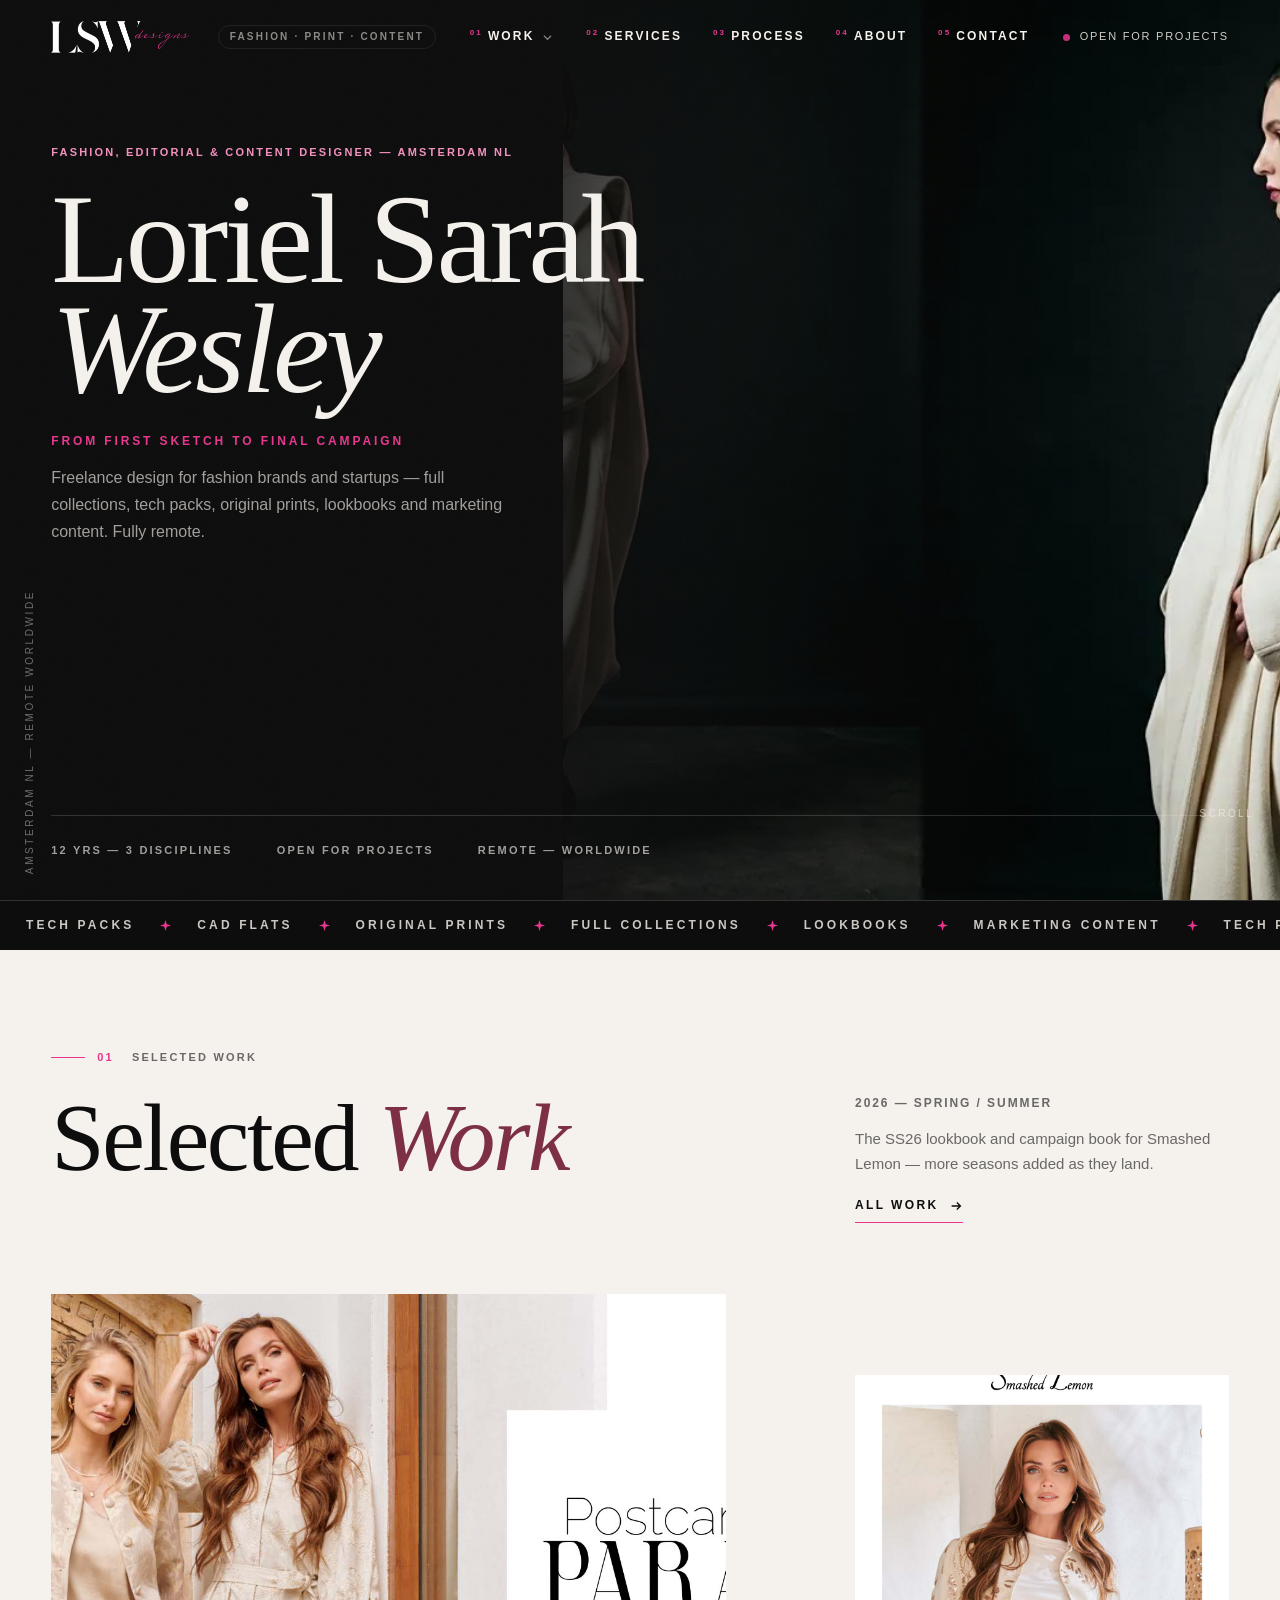
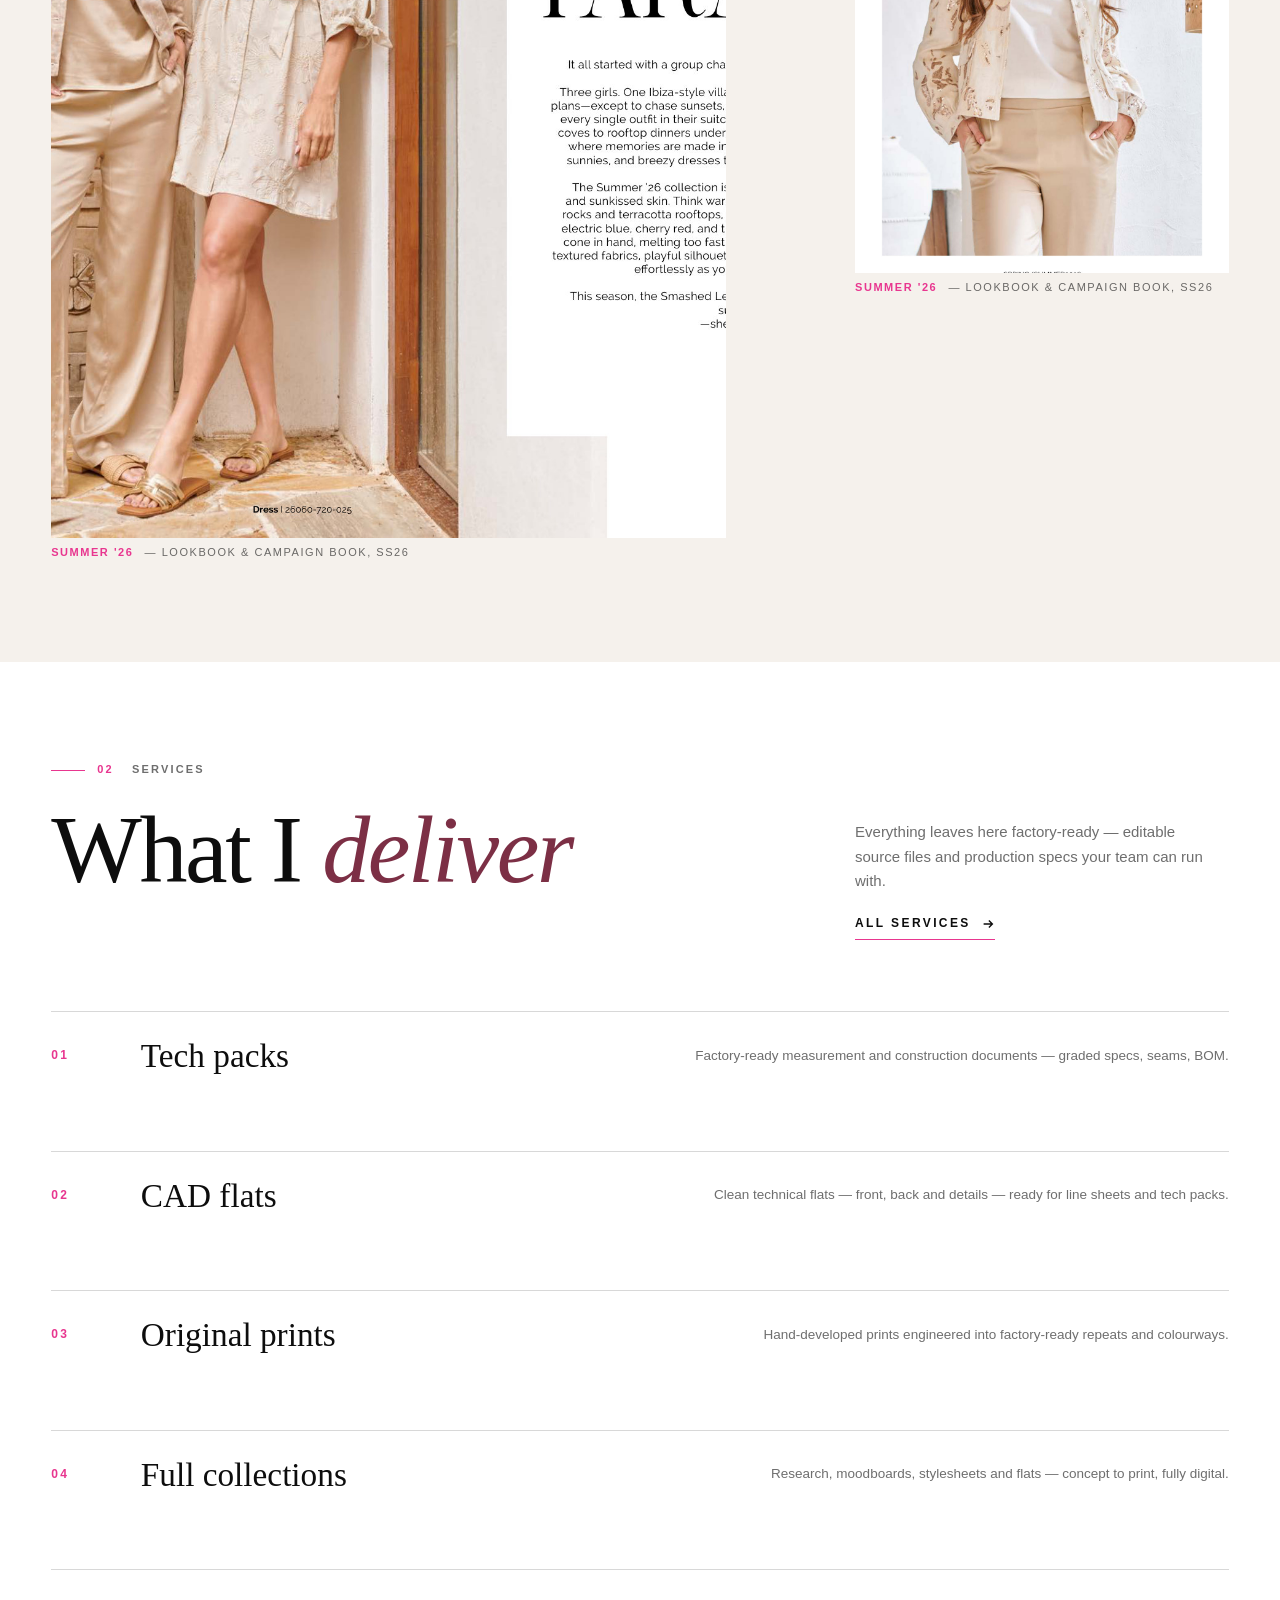
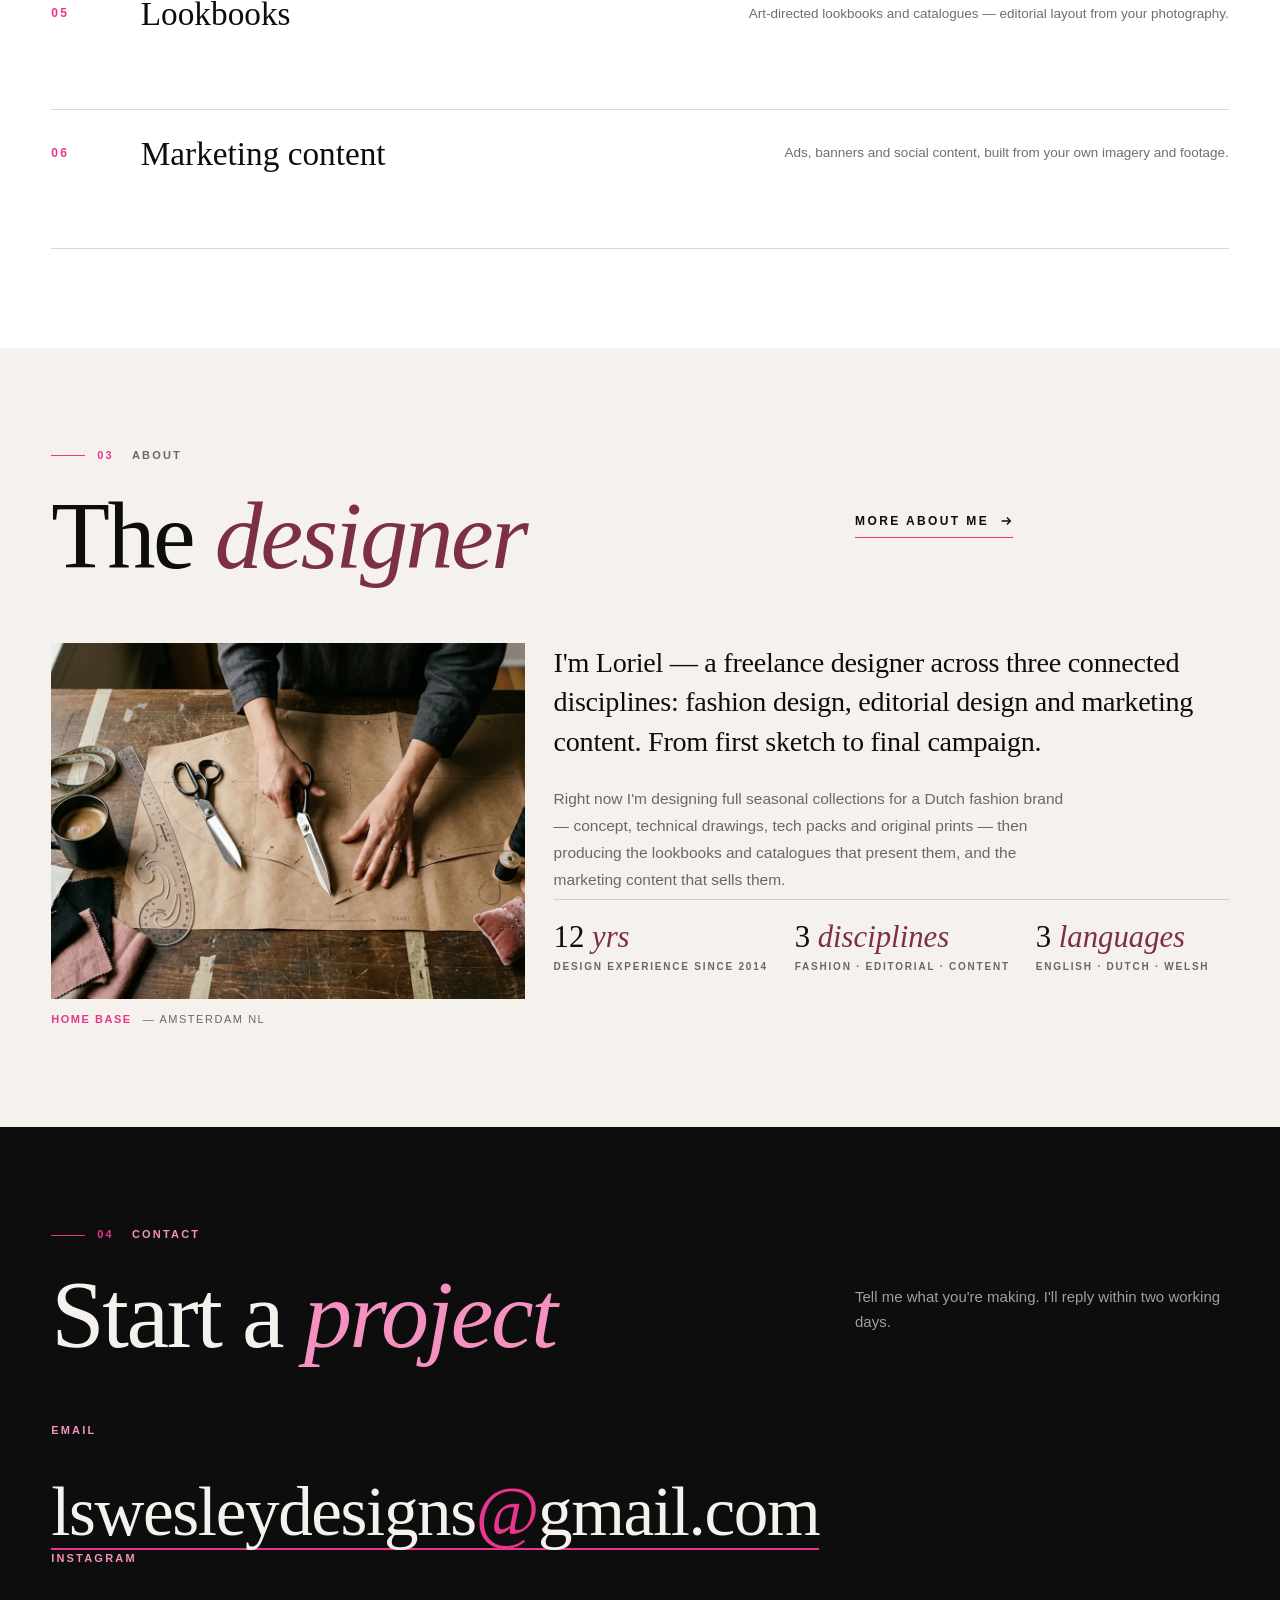
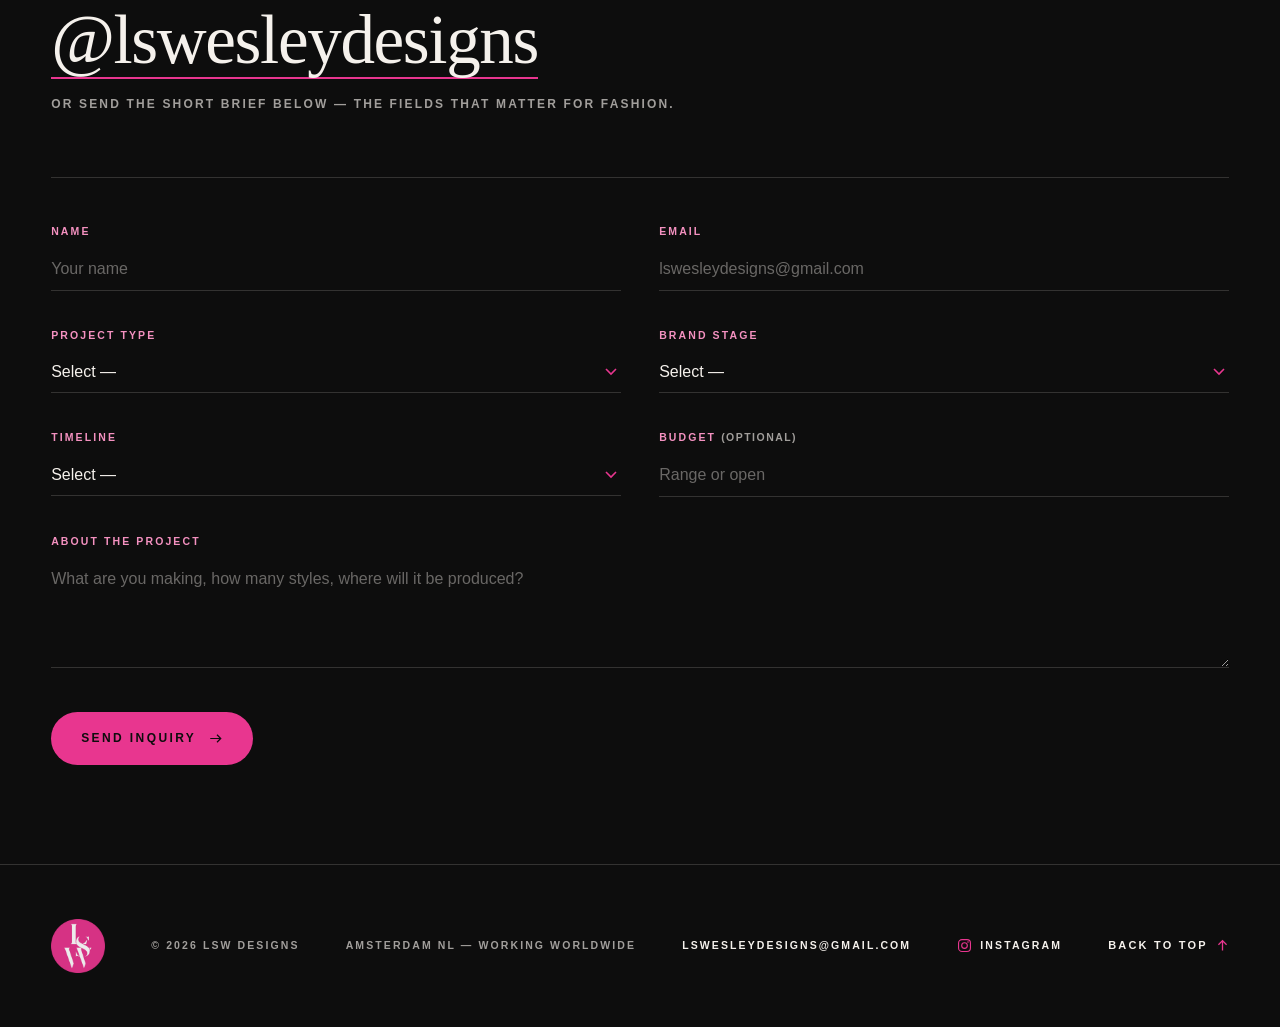
==== commit 6d815ad6: "Update index.html" ====
--- a/index.html
+++ b/index.html
@@ -3,7 +3,7 @@
 <head>
 <meta charset="UTF-8">
 <meta name="viewport" content="width=device-width, initial-scale=1">
-<title>LSW Designs — Fashion, Editorial &amp; Content Design</title>
+<title>LSW Designs — Fashion, Print &amp; Content Designer</title>
 <meta name="description" content="Freelance fashion, editorial and marketing content designer — full collections, tech packs, original prints, lookbooks and marketing content. Fully remote, from Amsterdam.">
 <link rel="icon" type="image/png" href="assets/img/monogram.png">
 <link rel="stylesheet" href="assets/fonts/fonts.css">
@@ -17,7 +17,7 @@
 <!-- ============ MASTHEAD ============ -->
 <header class="masthead" id="masthead">
   <div class="container">
-    <a class="wordmark" href="index.html"><img class="logo logo-light" src="assets/img/logo-light.png" alt="LSW Designs"><img class="logo logo-dark" src="assets/img/logo-dark.png" alt="LSW Designs"><span class="tag">Fashion · Editorial · Content</span></a>
+    <a class="wordmark" href="index.html"><img class="logo logo-light" src="assets/img/logo-light.png" alt="LSW Designs"><img class="logo logo-dark" src="assets/img/logo-dark.png" alt="LSW Designs"><span class="tag">Fashion · Print · Content</span></a>
     <nav class="nav" aria-label="Primary">
       <div class="nav-item has-sub">
   <a href="work.html"><sup>01</sup>Work</a>
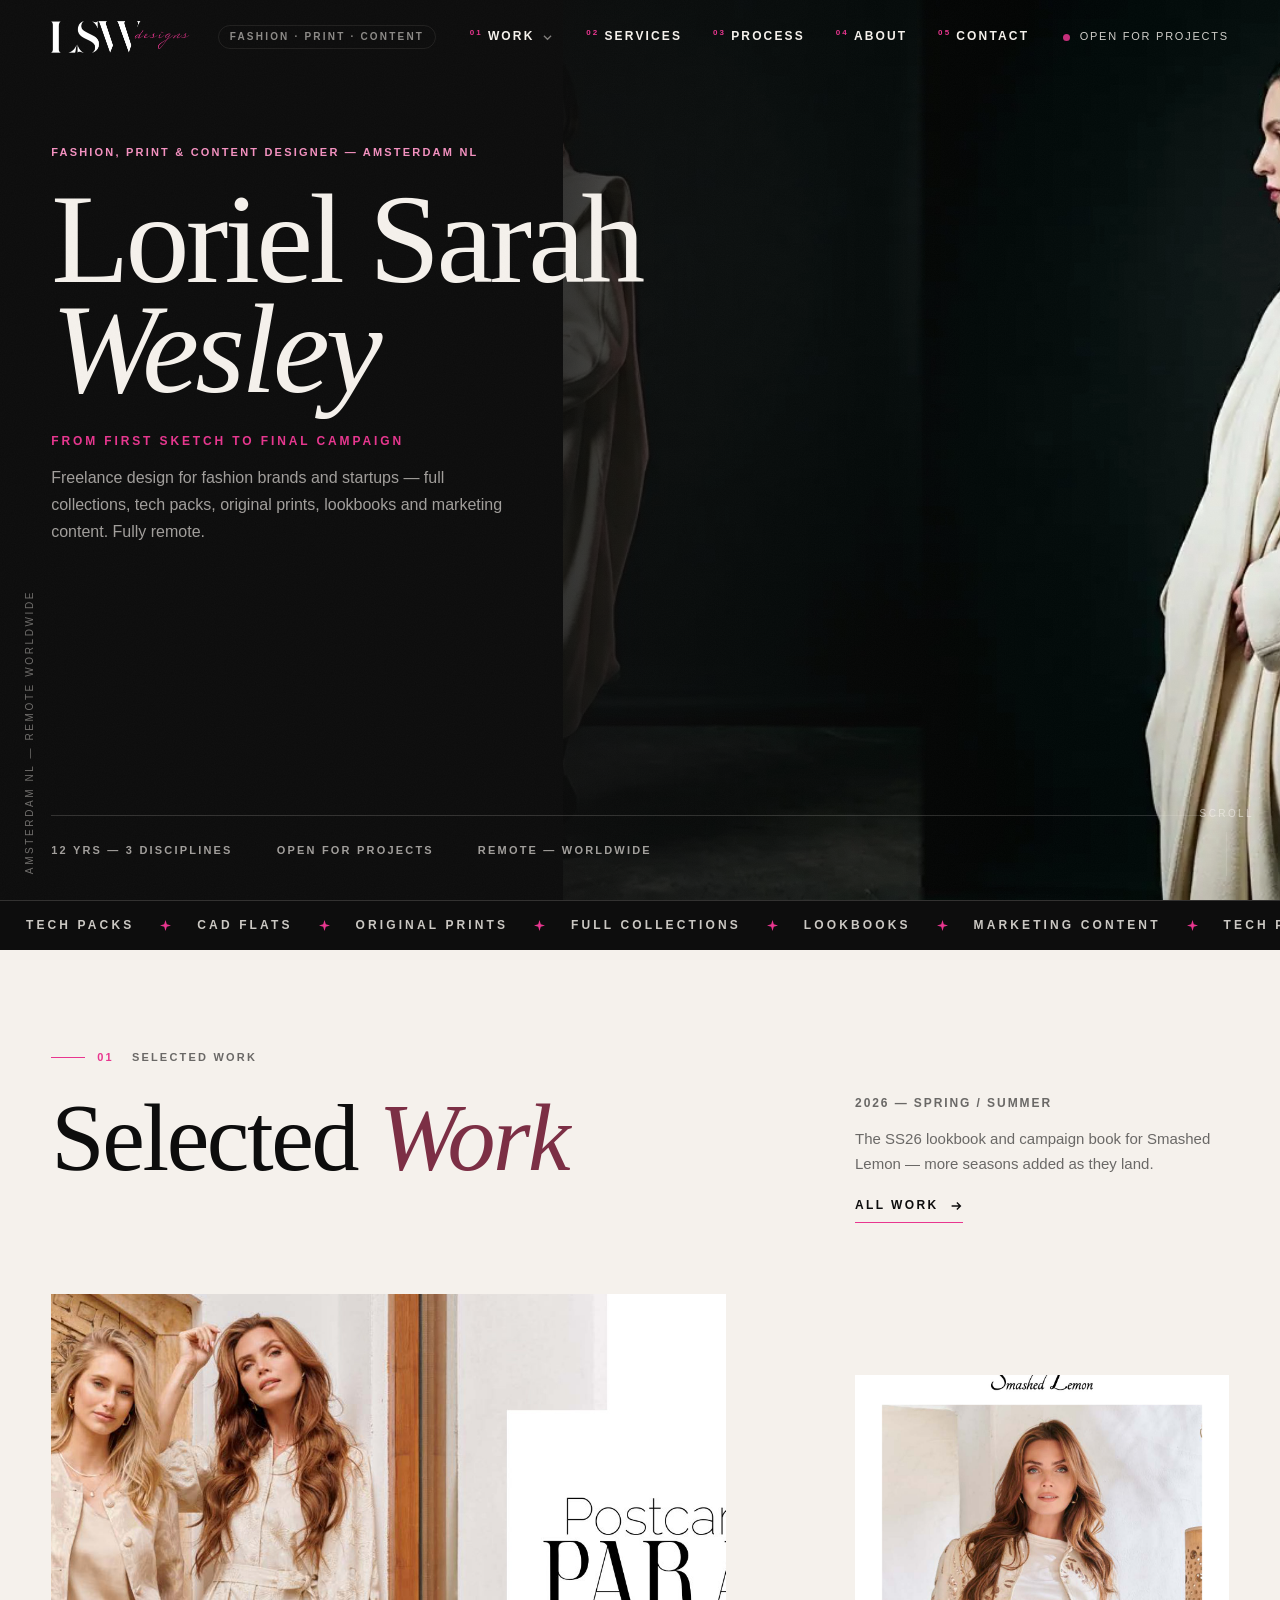
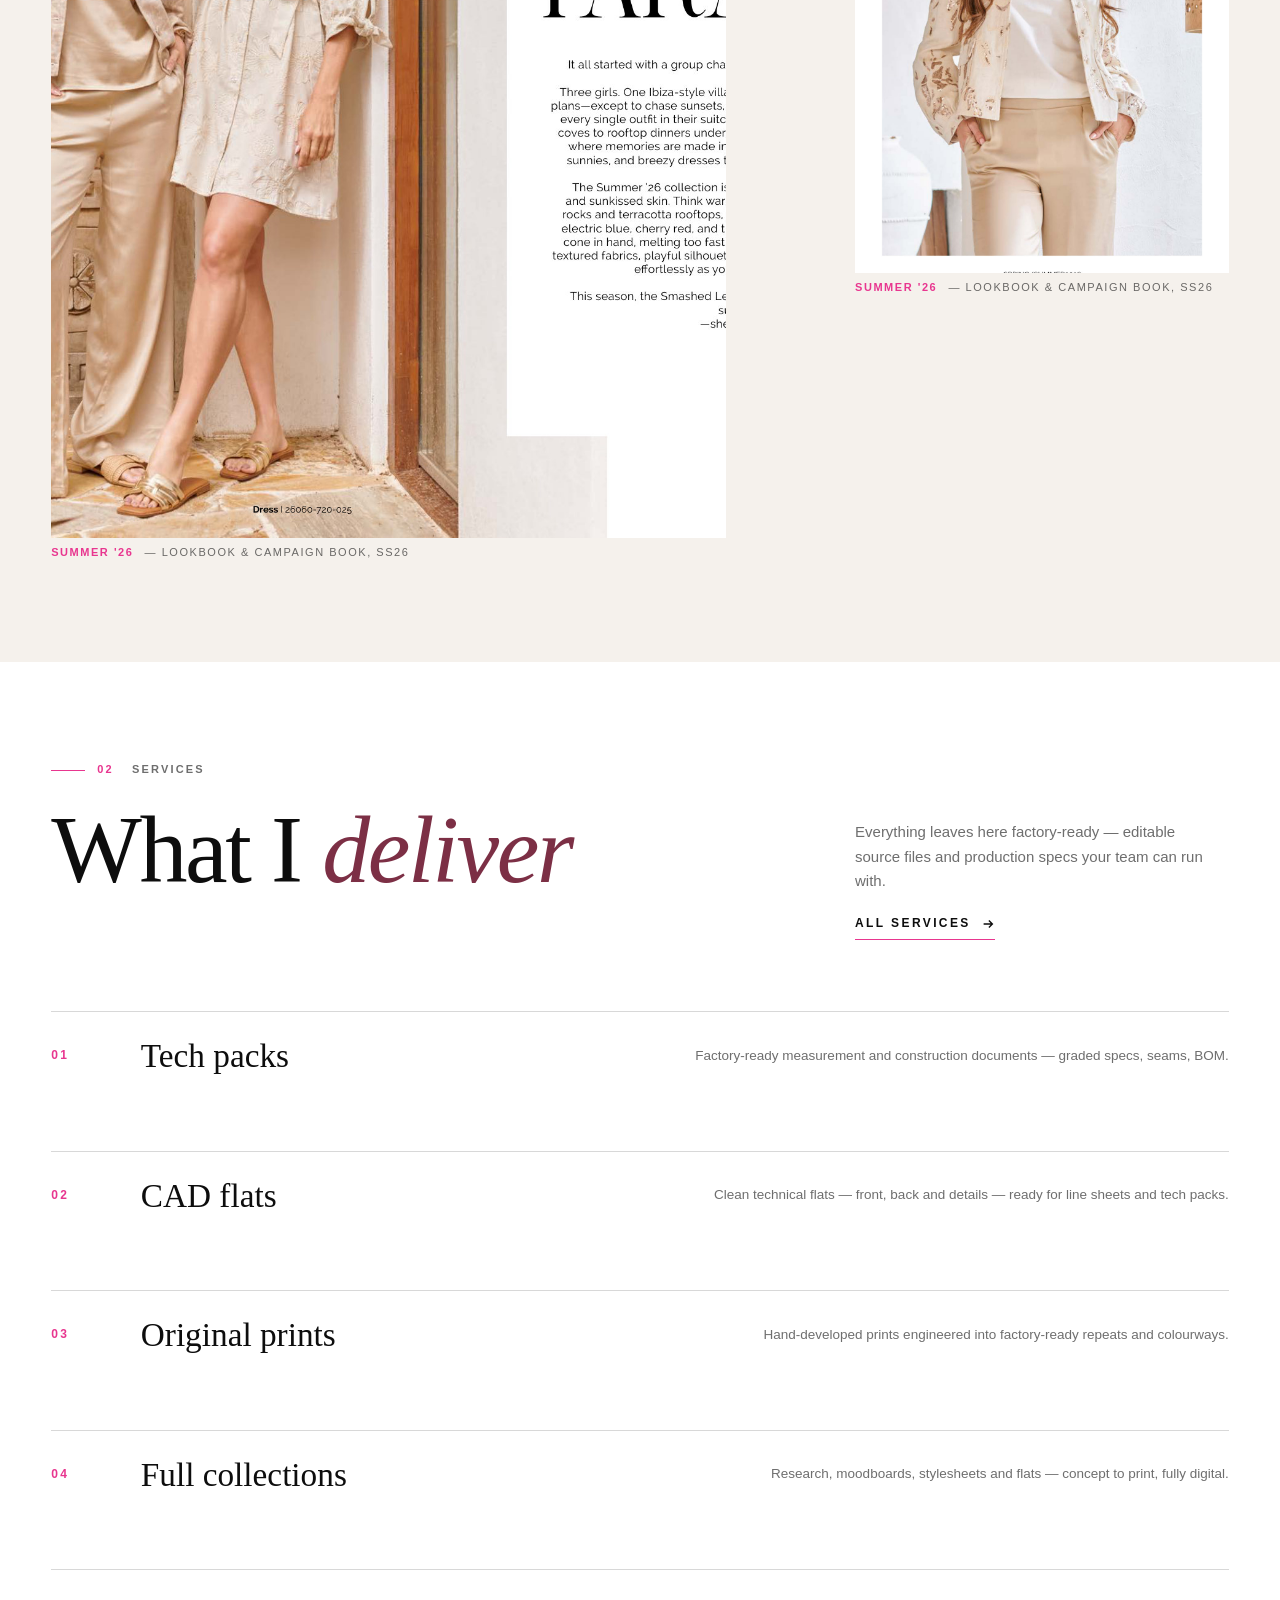
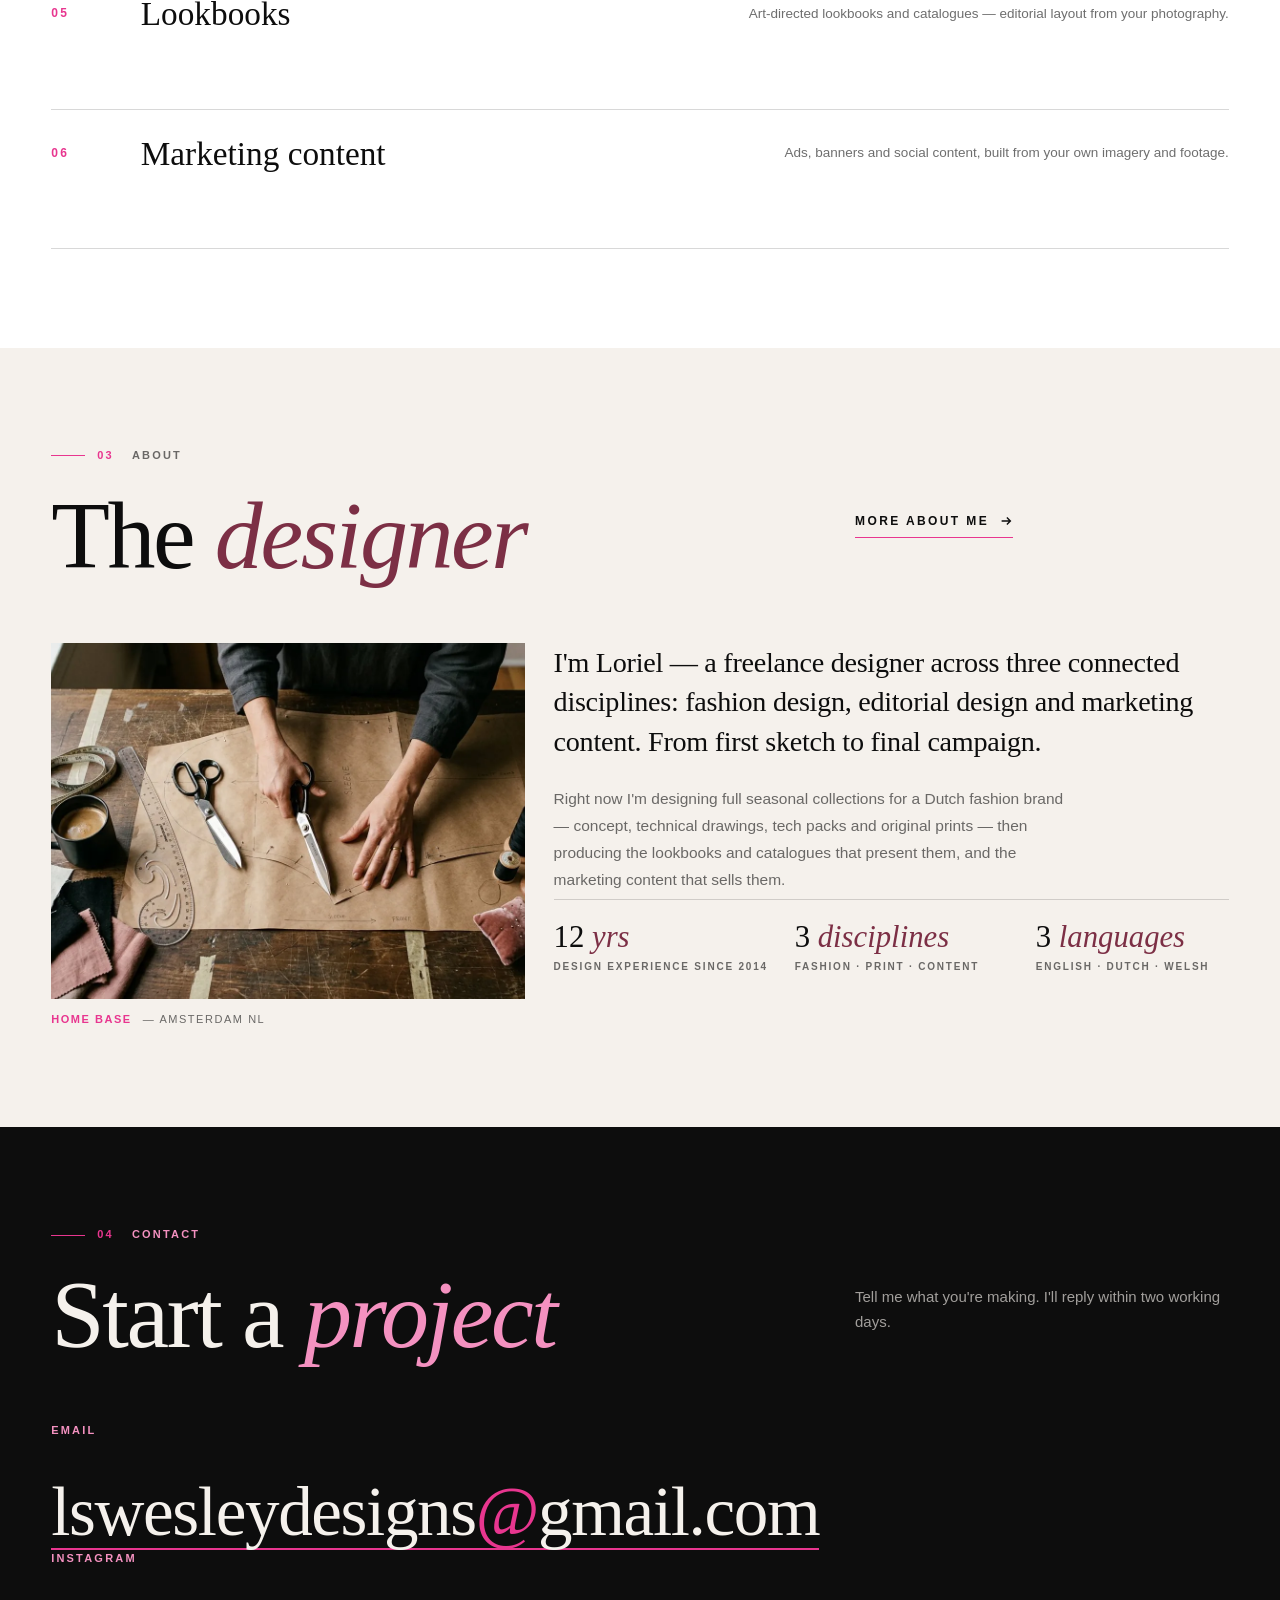
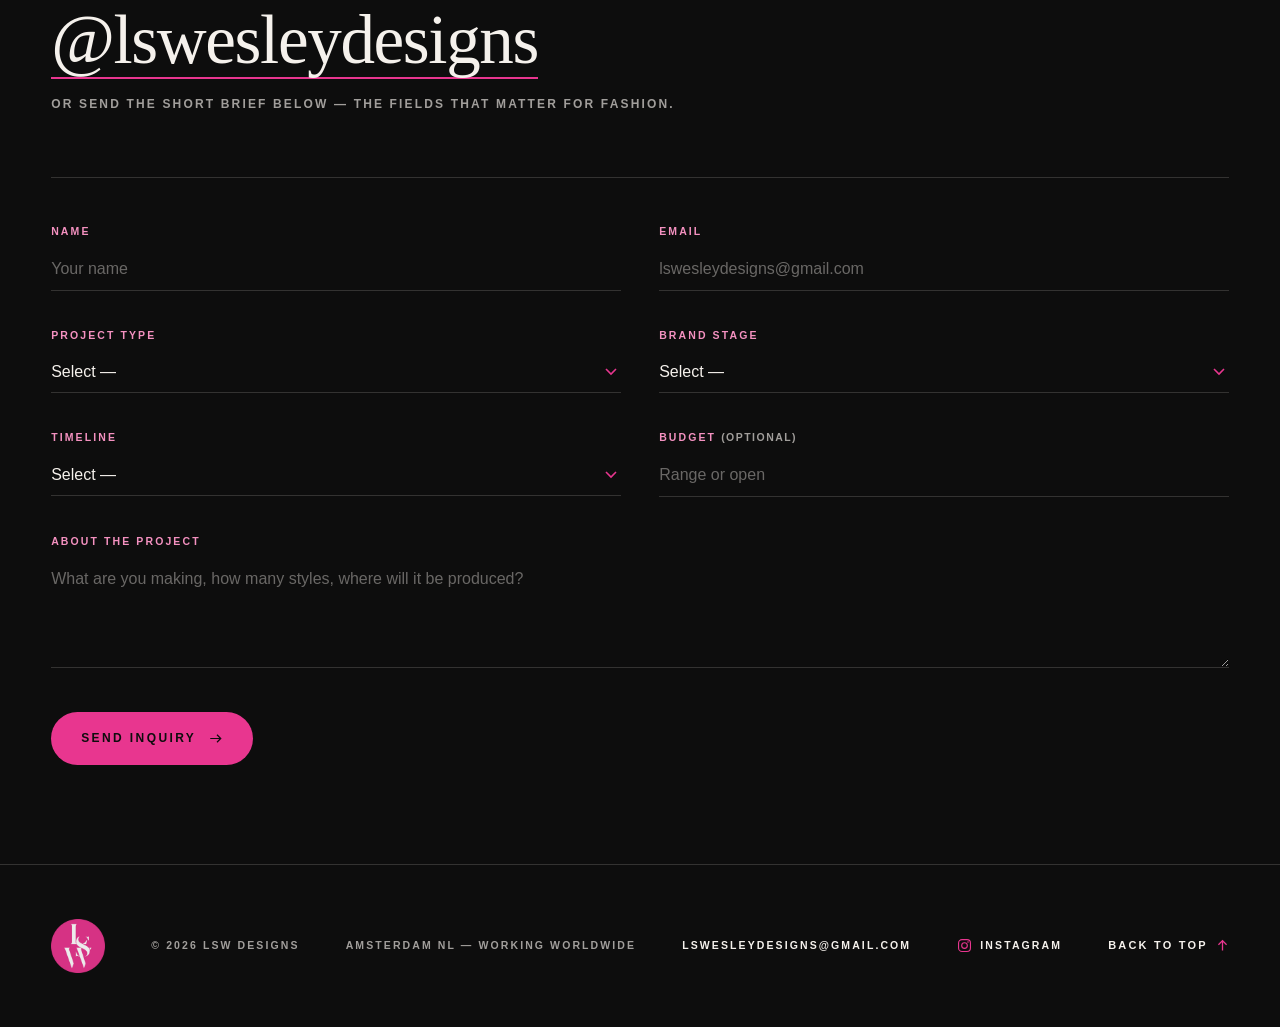
==== commit 193106d0: "Update index.html" ====
--- a/index.html
+++ b/index.html
@@ -68,7 +68,7 @@
 
   <div class="container hero-inner">
     <div class="hero-copy">
-      <p class="eyebrow reveal" style="color:var(--rose-soft)">Fashion, editorial &amp; content designer — Amsterdam NL</p>
+      <p class="eyebrow reveal" style="color:var(--rose-soft)">Fashion, Print &amp; content designer — Amsterdam NL</p>
       <h1 class="hero-title">
         <span class="t1 reveal" style="--d:70ms">Loriel Sarah</span>
         <span class="t2 reveal" style="--d:130ms"><em>Wesley</em></span>
@@ -228,7 +228,7 @@
         <p class="body reveal" style="--d:80ms">Right now I'm designing full seasonal collections for a Dutch fashion brand — concept, technical drawings, tech packs and original prints — then producing the lookbooks and catalogues that present them, and the marketing content that sells them.</p>
         <div class="creds-sm reveal" style="--d:140ms">
           <div><div class="v">12 <em>yrs</em></div><div class="k">Design experience since 2014</div></div>
-          <div><div class="v">3 <em>disciplines</em></div><div class="k">Fashion · editorial · content</div></div>
+          <div><div class="v">3 <em>disciplines</em></div><div class="k">Fashion · Print · Content</div></div>
           <div><div class="v">3 <em>languages</em></div><div class="k">English · Dutch · Welsh</div></div>
         </div>
       </div>
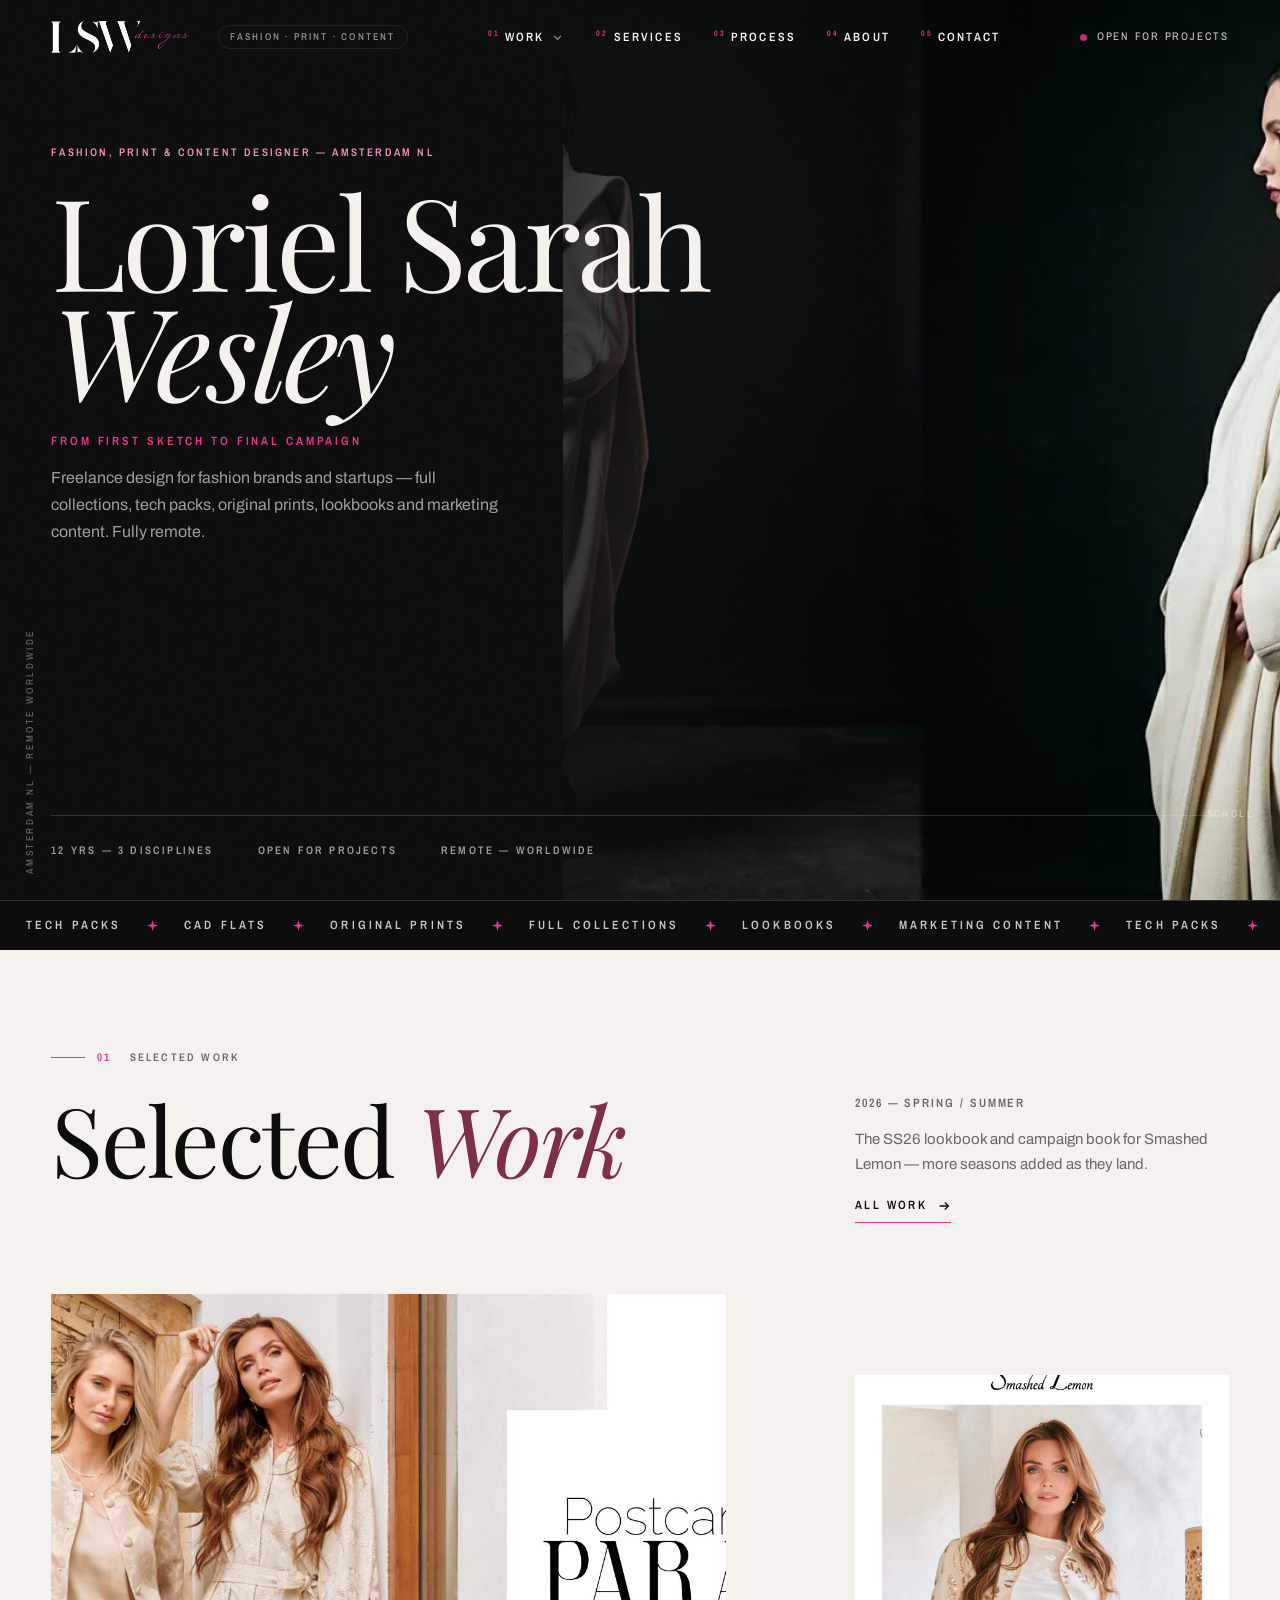
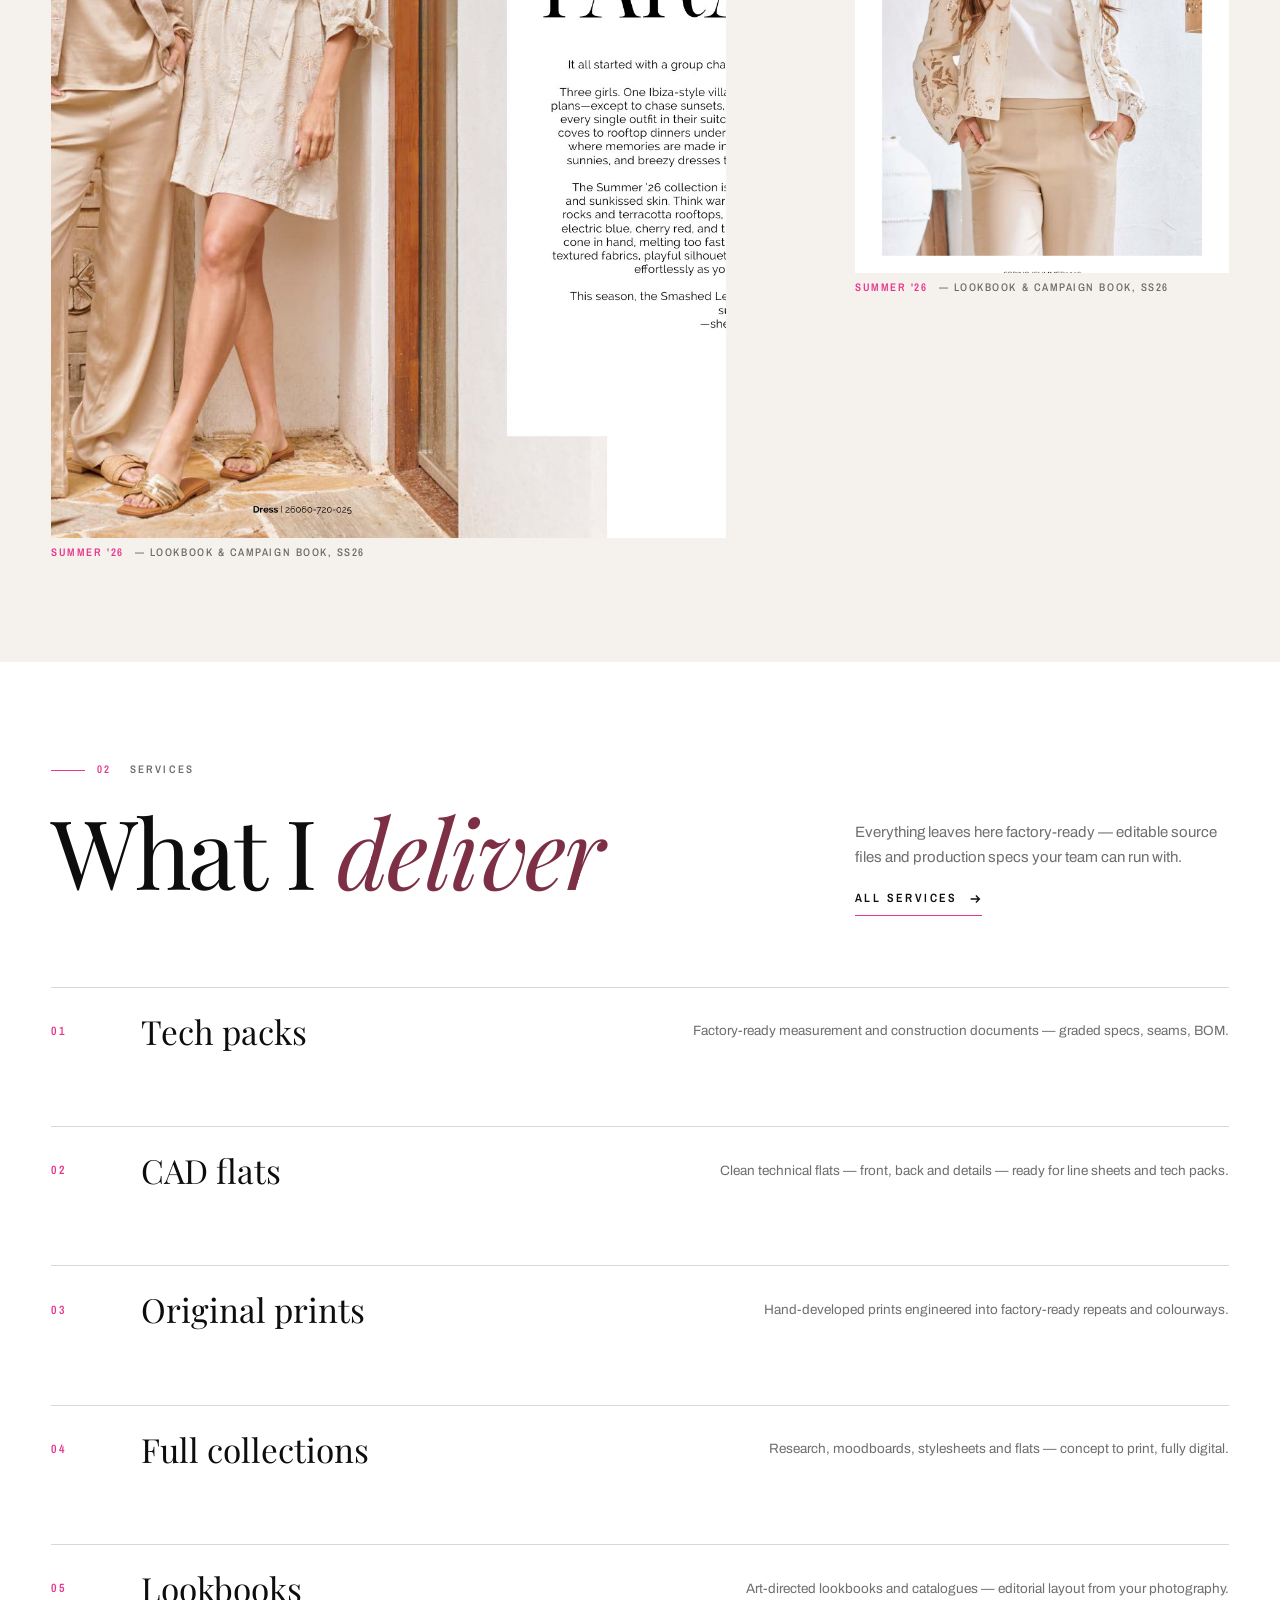
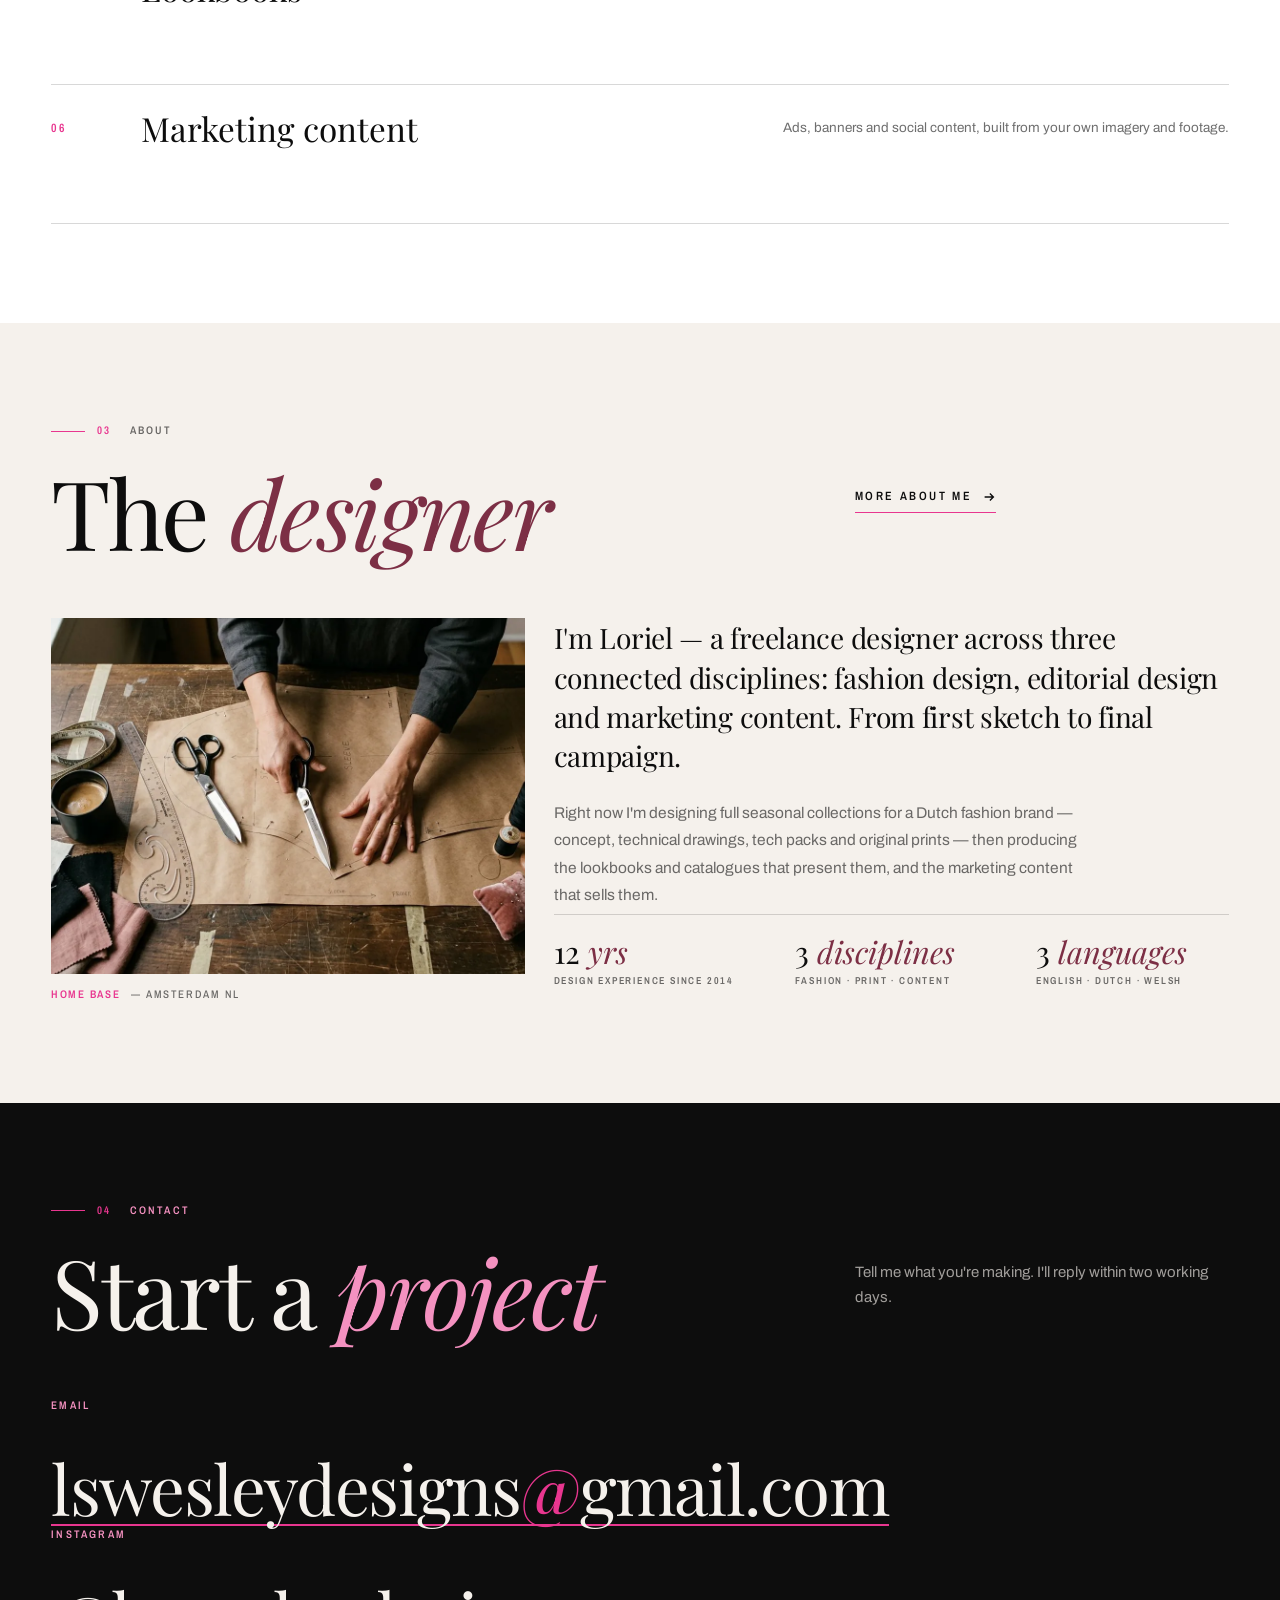
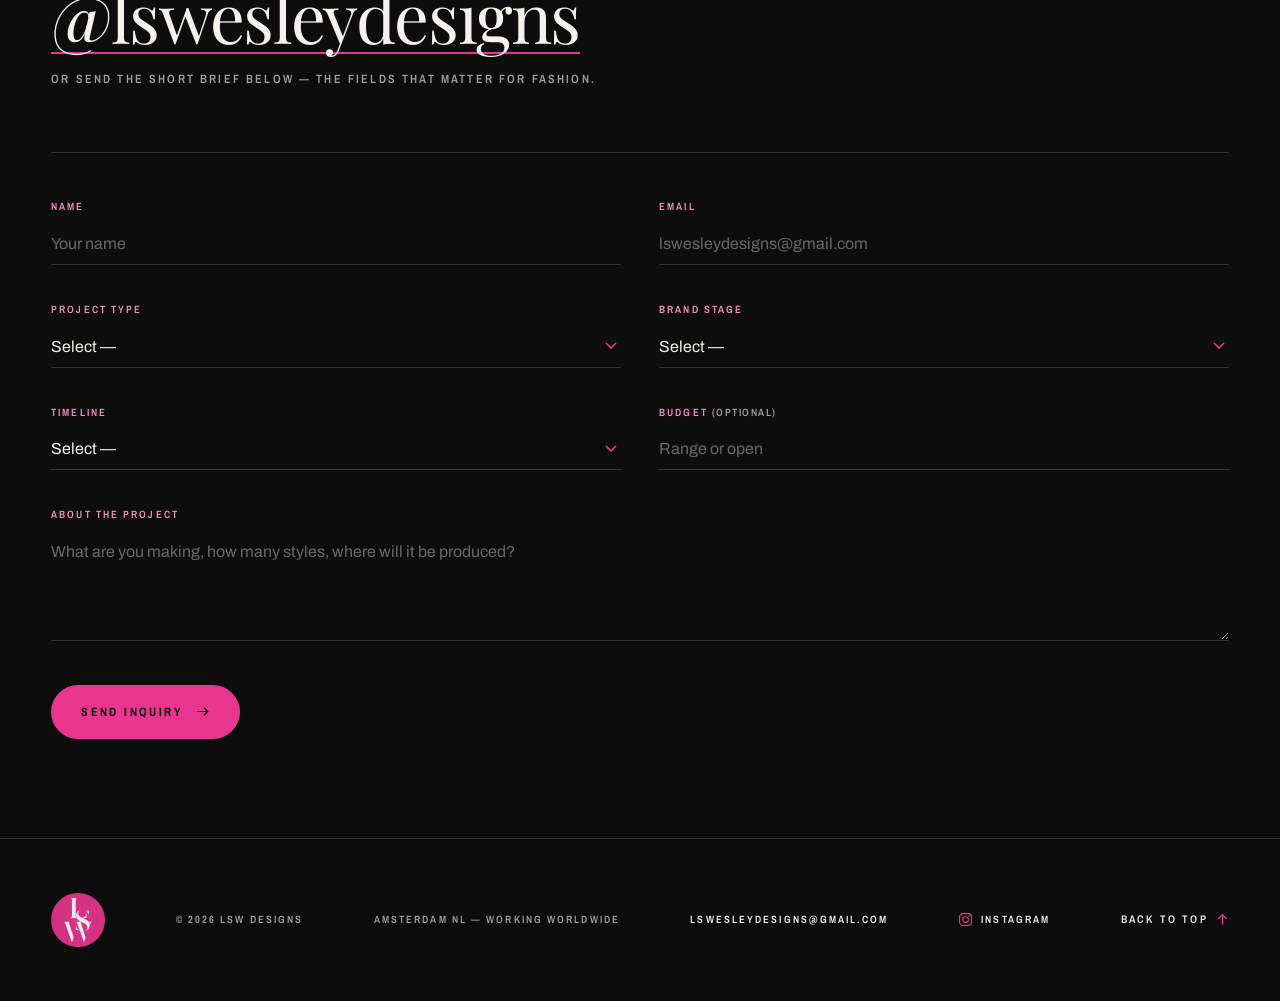
==== commit 5a50f103: "change archive to studio" ====
--- a/index.html
+++ b/index.html
@@ -26,7 +26,7 @@
   </button>
   <div class="sub" id="workSub">
     <a href="work.html">Selected work</a>
-    <a href="print-archive.html">Print archive</a>
+    <a href="print-studio.html">Print Studio</a>
   </div>
 </div>
       <a href="services.html"><sup>02</sup>Services</a>
@@ -46,7 +46,7 @@
     <a href="index.html"><sup>00</sup>Home</a>
     <a href="work.html"><sup>01</sup>Work</a>
 <div class="sub-links">
-  <a href="print-archive.html">Print archive</a>
+  <a href="print-studio.html">Print Studio</a>
 </div>
     <a href="services.html"><sup>02</sup>Services</a>
     <a href="process.html"><sup>03</sup>Process</a>
--- a/assets/fonts/fonts.css
+++ b/assets/fonts/fonts.css
@@ -1,55 +1,166 @@
+@font-face {
+  font-family: 'Playfair Display';
+  font-style: normal;
+  font-weight: 400 900;
+  font-display: swap;
+  src:url(pf-00.woff2) format('woff2');
+  unicode-range: U+0100-02BA, U+02BD-02C5, U+02C7-02CC, U+02CE-02D7, U+02DD-02FF, U+0304, U+0308, U+0329, U+1D00-1DBF, U+1E00-1E9F, U+1EF2-1EFF, U+2020, U+20A0-20AB, U+20AD-20C0, U+2113, U+2C60-2C7F, U+A720-A7FF;
+}
+@font-face {
+  font-family: 'Playfair Display';
+  font-style: normal;
+  font-weight: 400 900;
+  font-display: swap;
+  src:url(pf-01.woff2) format('woff2');
+  unicode-range: U+0102-0103, U+0110-0111, U+0128-0129, U+0168-0169, U+01A0-01A1, U+01AF-01B0, U+0300-0301, U+0303-0304, U+0308-0309, U+0323, U+0329, U+1EA0-1EF9, U+20AB;
+}
+@font-face {
+  font-family: 'Playfair Display';
+  font-style: normal;
+  font-weight: 400 900;
+  font-display: swap;
+  src:url(pf-02.woff2) format('woff2');
+  unicode-range: U+0301, U+0400-045F, U+0490-0491, U+04B0-04B1, U+2116;
+}
+@font-face {
+  font-family: 'Playfair Display';
+  font-style: normal;
+  font-weight: 400 900;
+  font-display: swap;
+  src:url(pf-03.woff2) format('woff2');
+  unicode-range: U+0000-00FF, U+0131, U+0152-0153, U+02BB-02BC, U+02C6, U+02DA, U+02DC, U+0304, U+0308, U+0329, U+2000-206F, U+20AC, U+2122, U+2191, U+2193, U+2212, U+2215, U+FEFF, U+FFFD;
+}
+@font-face {
+  font-family: 'Playfair Display';
+  font-style: italic;
+  font-weight: 400 900;
+  font-display: swap;
+  src:url(pf-04.woff2) format('woff2');
+  unicode-range: U+0000-00FF, U+0131, U+0152-0153, U+02BB-02BC, U+02C6, U+02DA, U+02DC, U+0304, U+0308, U+0329, U+2000-206F, U+20AC, U+2122, U+2191, U+2193, U+2212, U+2215, U+FEFF, U+FFFD;
+}
+@font-face {
+  font-family: 'Playfair Display';
+  font-style: italic;
+  font-weight: 400 900;
+  font-display: swap;
+  src:url(pf-05.woff2) format('woff2');
+  unicode-range: U+0301, U+0400-045F, U+0490-0491, U+04B0-04B1, U+2116;
+}
+@font-face {
+  font-family: 'Playfair Display';
+  font-style: italic;
+  font-weight: 400 900;
+  font-display: swap;
+  src:url(pf-06.woff2) format('woff2');
+  unicode-range: U+0100-02BA, U+02BD-02C5, U+02C7-02CC, U+02CE-02D7, U+02DD-02FF, U+0304, U+0308, U+0329, U+1D00-1DBF, U+1E00-1E9F, U+1EF2-1EFF, U+2020, U+20A0-20AB, U+20AD-20C0, U+2113, U+2C60-2C7F, U+A720-A7FF;
+}
+@font-face {
+  font-family: 'Playfair Display';
+  font-style: italic;
+  font-weight: 400 900;
+  font-display: swap;
+  src:url(pf-07.woff2) format('woff2');
+  unicode-range: U+0102-0103, U+0110-0111, U+0128-0129, U+0168-0169, U+01A0-01A1, U+01AF-01B0, U+0300-0301, U+0303-0304, U+0308-0309, U+0323, U+0329, U+1EA0-1EF9, U+20AB;
+}
 @font-face {
   font-family: 'Archivo';
   font-style: italic;
   font-weight: 100 900;
   font-stretch: 100%;
   font-display: swap;
-  src: url(k3kBo8UDI-1M0wlSfdzyIEkpwTM29hr-8mTYCxCmuA.woff2) format('woff2');
+  src:url(gf-00.woff2) format('woff2');
+  unicode-range: U+0102-0103, U+0110-0111, U+0128-0129, U+0168-0169, U+01A0-01A1, U+01AF-01B0, U+0300-0301, U+0303-0304, U+0308-0309, U+0323, U+0329, U+1EA0-1EF9, U+20AB;
+}
+@font-face {
+  font-family: 'Archivo';
+  font-style: italic;
+  font-weight: 100 900;
+  font-stretch: 100%;
+  font-display: swap;
+  src:url(gf-01.woff2) format('woff2');
+  unicode-range: U+0100-02BA, U+02BD-02C5, U+02C7-02CC, U+02CE-02D7, U+02DD-02FF, U+0304, U+0308, U+0329, U+1D00-1DBF, U+1E00-1E9F, U+1EF2-1EFF, U+2020, U+20A0-20AB, U+20AD-20C0, U+2113, U+2C60-2C7F, U+A720-A7FF;
+}
+@font-face {
+  font-family: 'Archivo';
+  font-style: italic;
+  font-weight: 100 900;
+  font-stretch: 100%;
+  font-display: swap;
+  src:url(gf-02.woff2) format('woff2');
   unicode-range: U+0000-00FF, U+0131, U+0152-0153, U+02BB-02BC, U+02C6, U+02DA, U+02DC, U+0304, U+0308, U+0329, U+2000-206F, U+20AC, U+2122, U+2191, U+2193, U+2212, U+2215, U+FEFF, U+FFFD;
 }
-
 @font-face {
   font-family: 'Archivo';
   font-style: normal;
   font-weight: 100 900;
   font-stretch: 100%;
   font-display: swap;
-  src: url(k3kPo8UDI-1M0wlSV9XAw6lQkqWY8Q82sLydOxI.woff2) format('woff2');
+  src:url(gf-03.woff2) format('woff2');
+  unicode-range: U+0102-0103, U+0110-0111, U+0128-0129, U+0168-0169, U+01A0-01A1, U+01AF-01B0, U+0300-0301, U+0303-0304, U+0308-0309, U+0323, U+0329, U+1EA0-1EF9, U+20AB;
+}
+@font-face {
+  font-family: 'Archivo';
+  font-style: normal;
+  font-weight: 100 900;
+  font-stretch: 100%;
+  font-display: swap;
+  src:url(gf-04.woff2) format('woff2');
+  unicode-range: U+0100-02BA, U+02BD-02C5, U+02C7-02CC, U+02CE-02D7, U+02DD-02FF, U+0304, U+0308, U+0329, U+1D00-1DBF, U+1E00-1E9F, U+1EF2-1EFF, U+2020, U+20A0-20AB, U+20AD-20C0, U+2113, U+2C60-2C7F, U+A720-A7FF;
+}
+@font-face {
+  font-family: 'Archivo';
+  font-style: normal;
+  font-weight: 100 900;
+  font-stretch: 100%;
+  font-display: swap;
+  src:url(gf-05.woff2) format('woff2');
   unicode-range: U+0000-00FF, U+0131, U+0152-0153, U+02BB-02BC, U+02C6, U+02DA, U+02DC, U+0304, U+0308, U+0329, U+2000-206F, U+20AC, U+2122, U+2191, U+2193, U+2212, U+2215, U+FEFF, U+FFFD;
 }
-
+@font-face {
+  font-family: 'Archivo Narrow';
+  font-style: normal;
+  font-weight: 400 700;
+  font-display: swap;
+  src:url(gf-06.woff2) format('woff2');
+  unicode-range: U+0100-02BA, U+02BD-02C5, U+02C7-02CC, U+02CE-02D7, U+02DD-02FF, U+0304, U+0308, U+0329, U+1D00-1DBF, U+1E00-1E9F, U+1EF2-1EFF, U+2020, U+20A0-20AB, U+20AD-20C0, U+2113, U+2C60-2C7F, U+A720-A7FF;
+}
+@font-face {
+  font-family: 'Archivo Narrow';
+  font-style: normal;
+  font-weight: 400 700;
+  font-display: swap;
+  src:url(gf-07.woff2) format('woff2');
+  unicode-range: U+0102-0103, U+0110-0111, U+0128-0129, U+0168-0169, U+01A0-01A1, U+01AF-01B0, U+0300-0301, U+0303-0304, U+0308-0309, U+0323, U+0329, U+1EA0-1EF9, U+20AB;
+}
+@font-face {
+  font-family: 'Archivo Narrow';
+  font-style: normal;
+  font-weight: 400 700;
+  font-display: swap;
+  src:url(gf-08.woff2) format('woff2');
+  unicode-range: U+0000-00FF, U+0131, U+0152-0153, U+02BB-02BC, U+02C6, U+02DA, U+02DC, U+0304, U+0308, U+0329, U+2000-206F, U+20AC, U+2122, U+2191, U+2193, U+2212, U+2215, U+FEFF, U+FFFD;
+}
 @font-face {
   font-family: 'Archivo Narrow';
   font-style: italic;
   font-weight: 400 700;
   font-display: swap;
-  src: url(tss2ApVBdCYD5Q7hcxTE1ArZ0bb1uX563g.woff2) format('woff2');
+  src:url(gf-09.woff2) format('woff2');
   unicode-range: U+0000-00FF, U+0131, U+0152-0153, U+02BB-02BC, U+02C6, U+02DA, U+02DC, U+0304, U+0308, U+0329, U+2000-206F, U+20AC, U+2122, U+2191, U+2193, U+2212, U+2215, U+FEFF, U+FFFD;
 }
-
 @font-face {
   font-family: 'Archivo Narrow';
-  font-style: normal;
+  font-style: italic;
   font-weight: 400 700;
   font-display: swap;
-  src: url(tss0ApVBdCYD5Q7hcxTE1ArZ0bbwiXw.woff2) format('woff2');
-  unicode-range: U+0000-00FF, U+0131, U+0152-0153, U+02BB-02BC, U+02C6, U+02DA, U+02DC, U+0304, U+0308, U+0329, U+2000-206F, U+20AC, U+2122, U+2191, U+2193, U+2212, U+2215, U+FEFF, U+FFFD;
+  src:url(gf-10.woff2) format('woff2');
+  unicode-range: U+0100-02BA, U+02BD-02C5, U+02C7-02CC, U+02CE-02D7, U+02DD-02FF, U+0304, U+0308, U+0329, U+1D00-1DBF, U+1E00-1E9F, U+1EF2-1EFF, U+2020, U+20A0-20AB, U+20AD-20C0, U+2113, U+2C60-2C7F, U+A720-A7FF;
 }
-
 @font-face {
-  font-family: 'Fraunces';
+  font-family: 'Archivo Narrow';
   font-style: italic;
-  font-weight: 100 900;
+  font-weight: 400 700;
   font-display: swap;
-  src: url(6NU58FyLNQOQZAnv9ZwNjucMHVn85Ni7emAe9lKqZTnbB-gzTK0K1ChjeveQ.woff2) format('woff2');
-  unicode-range: U+0000-00FF, U+0131, U+0152-0153, U+02BB-02BC, U+02C6, U+02DA, U+02DC, U+0304, U+0308, U+0329, U+2000-206F, U+20AC, U+2122, U+2191, U+2193, U+2212, U+2215, U+FEFF, U+FFFD;
-}
-
-@font-face {
-  font-family: 'Fraunces';
-  font-style: normal;
-  font-weight: 100 900;
-  font-display: swap;
-  src: url(6NU78FyLNQOQZAnv9bYEvDiIdE9Ea92uemAk_WBq8U_9v0c2Wa0KxC9TeA.woff2) format('woff2');
-  unicode-range: U+0000-00FF, U+0131, U+0152-0153, U+02BB-02BC, U+02C6, U+02DA, U+02DC, U+0304, U+0308, U+0329, U+2000-206F, U+20AC, U+2122, U+2191, U+2193, U+2212, U+2215, U+FEFF, U+FFFD;
-}
+  src:url(gf-11.woff2) format('woff2');
+  unicode-range: U+0102-0103, U+0110-0111, U+0128-0129, U+0168-0169, U+01A0-01A1, U+01AF-01B0, U+0300-0301, U+0303-0304, U+0308-0309, U+0323, U+0329, U+1EA0-1EF9, U+20AB;
+}
--- a/assets/css/styles.css
+++ b/assets/css/styles.css
@@ -13,7 +13,7 @@
   --line-inv:rgba(245,241,236,.16);
   --mute:rgba(13,13,13,.6);
   --mute-inv:rgba(245,241,236,.64);
-  --serif:'Fraunces',Georgia,'Times New Roman',serif;
+  --serif:'Playfair Display',Georgia,'Times New Roman',serif;
   --sans:'Archivo','Helvetica Neue',Arial,sans-serif;
   --narrow:'Archivo Narrow','Arial Narrow',Arial,sans-serif;
   --ease:cubic-bezier(.65,.05,.36,1);
@@ -843,3 +843,40 @@
 .foot-ig:hover{color:var(--rose-soft)}
 .ig-link{color:var(--rose-soft);text-decoration:none;font-weight:700}
 .ig-link:hover{color:#fff;text-decoration:underline}
+/* ===== G8 — print-to-final journey strip ===== */
+.journey{display:grid;grid-template-columns:repeat(4,1fr);gap:clamp(14px,2vw,26px);margin-top:clamp(20px,3.5vh,36px)}
+.jstep{display:flex;flex-direction:column;position:relative}
+.jnum{font-family:var(--narrow);font-size:11px;font-weight:700;letter-spacing:.22em;text-transform:uppercase;color:var(--rose-bright);margin:0 0 10px;display:flex;align-items:center;gap:10px}
+.jnum::after{content:"";order:2;flex:1;height:1px;background:var(--line)}
+.jstep .media{aspect-ratio:4/5;background:#fff;border:1px solid var(--line);border-radius:14px;padding:clamp(8px,1vw,14px);overflow:hidden}
+.jstep .media img{width:100%;height:100%;object-fit:contain;display:block}
+.jstep.cover .media img{object-fit:cover}
+.jstep .cap{margin-top:10px}
+.jstep:not(:last-child)::after{content:"\2192";position:absolute;top:45%;right:calc(-1 * clamp(14px,2vw,26px) - 2px);transform:translateY(-50%);font-family:var(--narrow);color:var(--rose-bright);font-size:20px;z-index:2;text-shadow:0 0 6px var(--paper),0 0 6px var(--paper)}
+@media (max-width:900px){
+  .journey{grid-template-columns:1fr 1fr;gap:clamp(14px,3vw,22px)}
+  .jstep:nth-child(2)::after{content:none}
+}
+@media (max-width:520px){
+  .jstep:not(:last-child)::after{display:none}
+  .jnum{font-size:10px;letter-spacing:.16em}
+}
+
+/* ===== G7 — tech pack & document sheets show full on white cards ===== */
+.grid.stack .media:has(img[src*="tp-"]),
+.grid.stack .media:has(img[src*="mc-"]){background:#fff;border:1px solid var(--line);padding:clamp(8px,1vw,14px)}
+.grid.stack .media:has(img[src*="tp-"]) img,
+.grid.stack .media:has(img[src*="mc-"]) img{object-fit:contain}
+
+/* ===== G9 — T-shirt graphics section ===== */
+.journey.j3{grid-template-columns:repeat(3,1fr)}
+.jlead{margin-top:clamp(24px,4vh,40px);font-size:13px}
+@media (max-width:900px){
+  .journey.j3{grid-template-columns:1fr 1fr;gap:clamp(14px,3vw,22px)}
+  .journey.j3 .jstep:nth-child(2)::after{content:none}
+}
+/* artworks must never crop — beats G1's s3 cover rule */
+.grid.stack .fig.s3 .media:has(img[src*="Tshirtprint"]) img{object-fit:contain}
+/* ===== G11 — Designs garment photos join the white-card family ===== */
+.grid.stack .media:has(img[src*="Muticolour"]){background:#fff;border:1px solid var(--line);padding:clamp(8px,1vw,14px)}
+.grid.stack .media:has(img[src*="Muticolour"]) img{object-fit:contain}
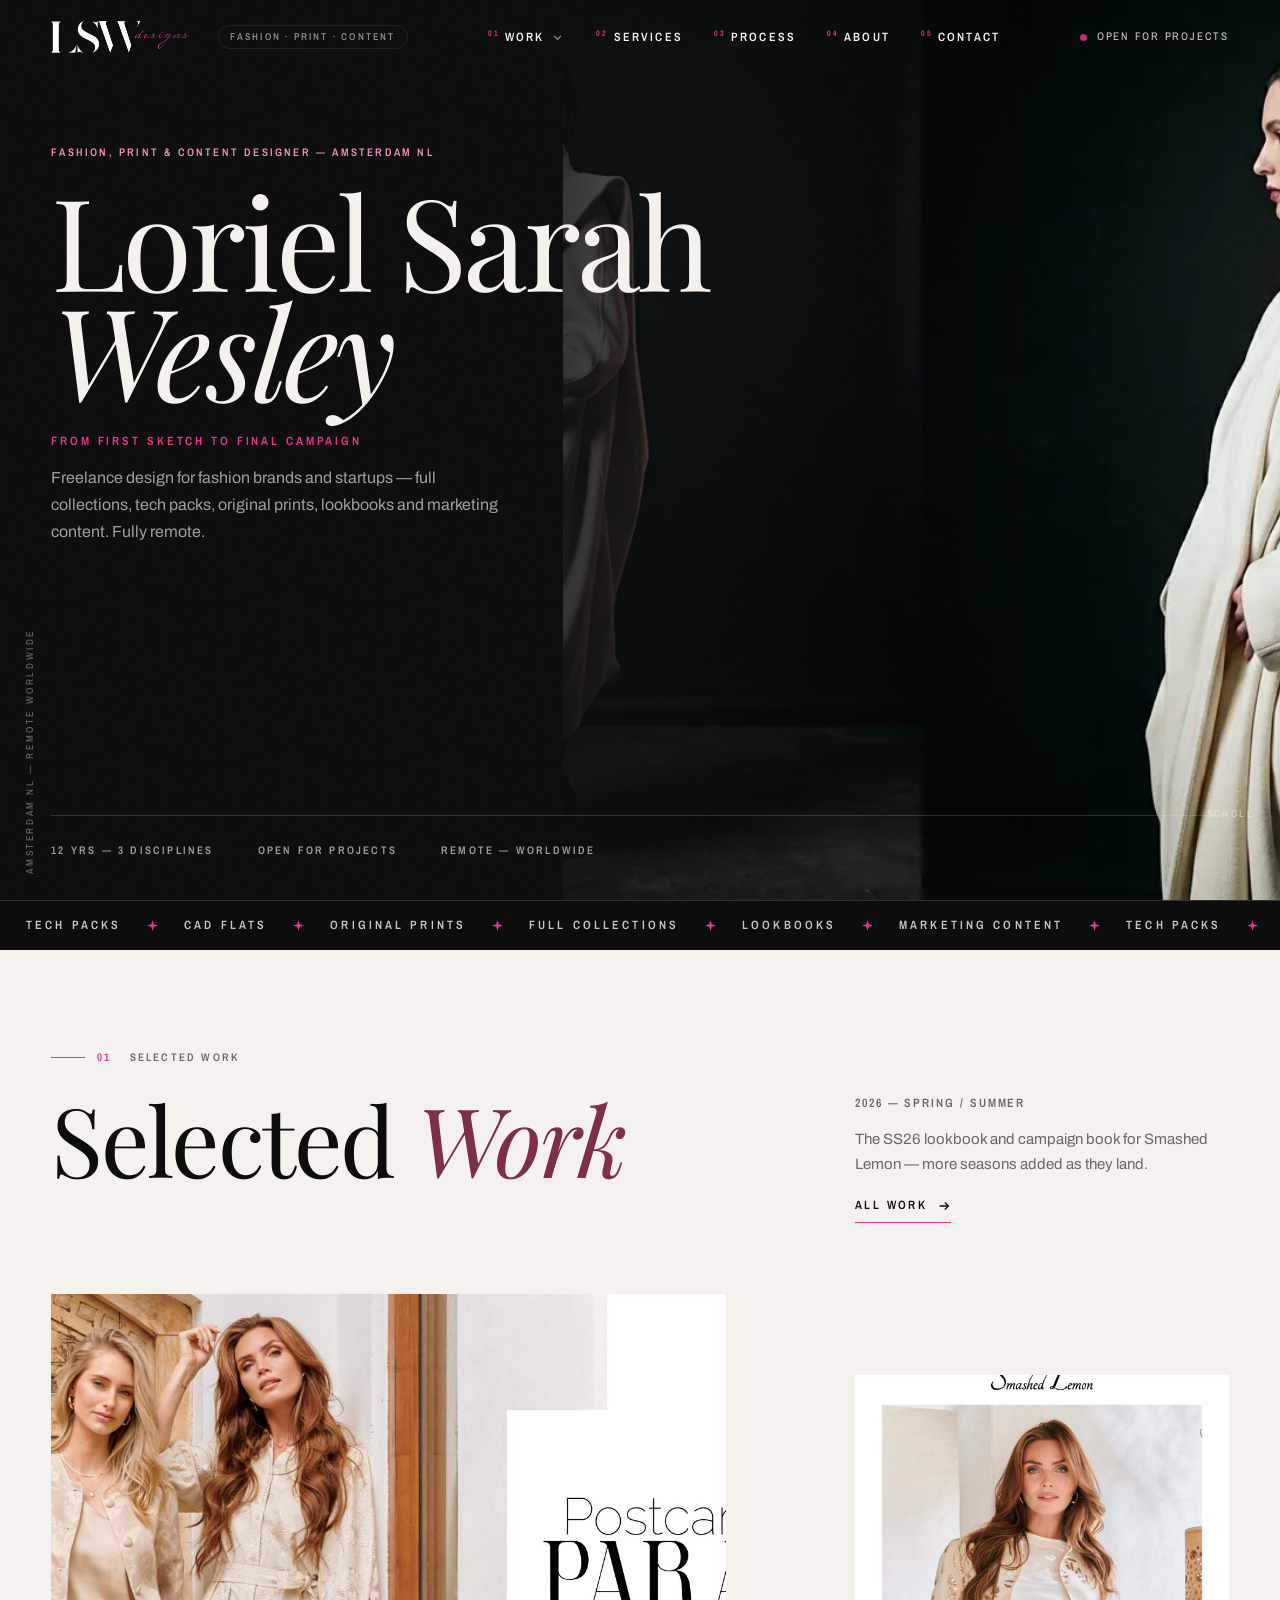
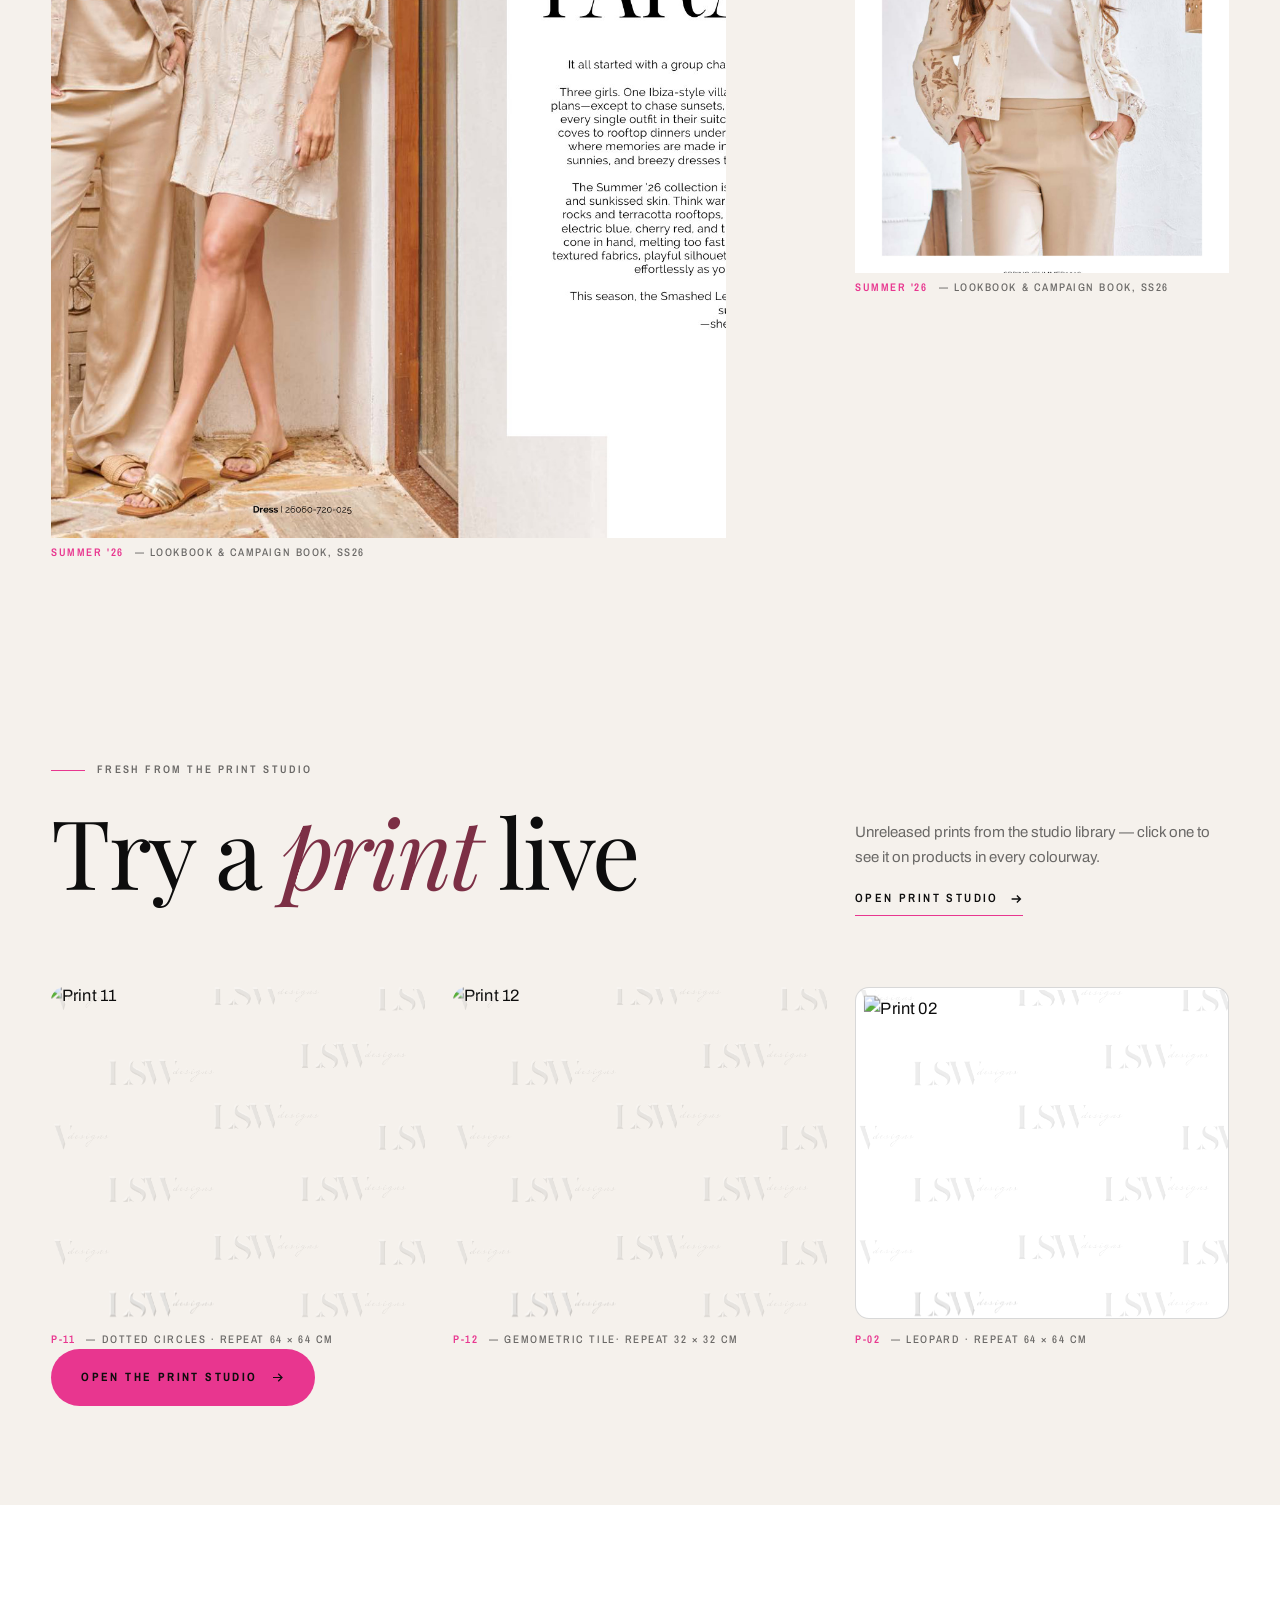
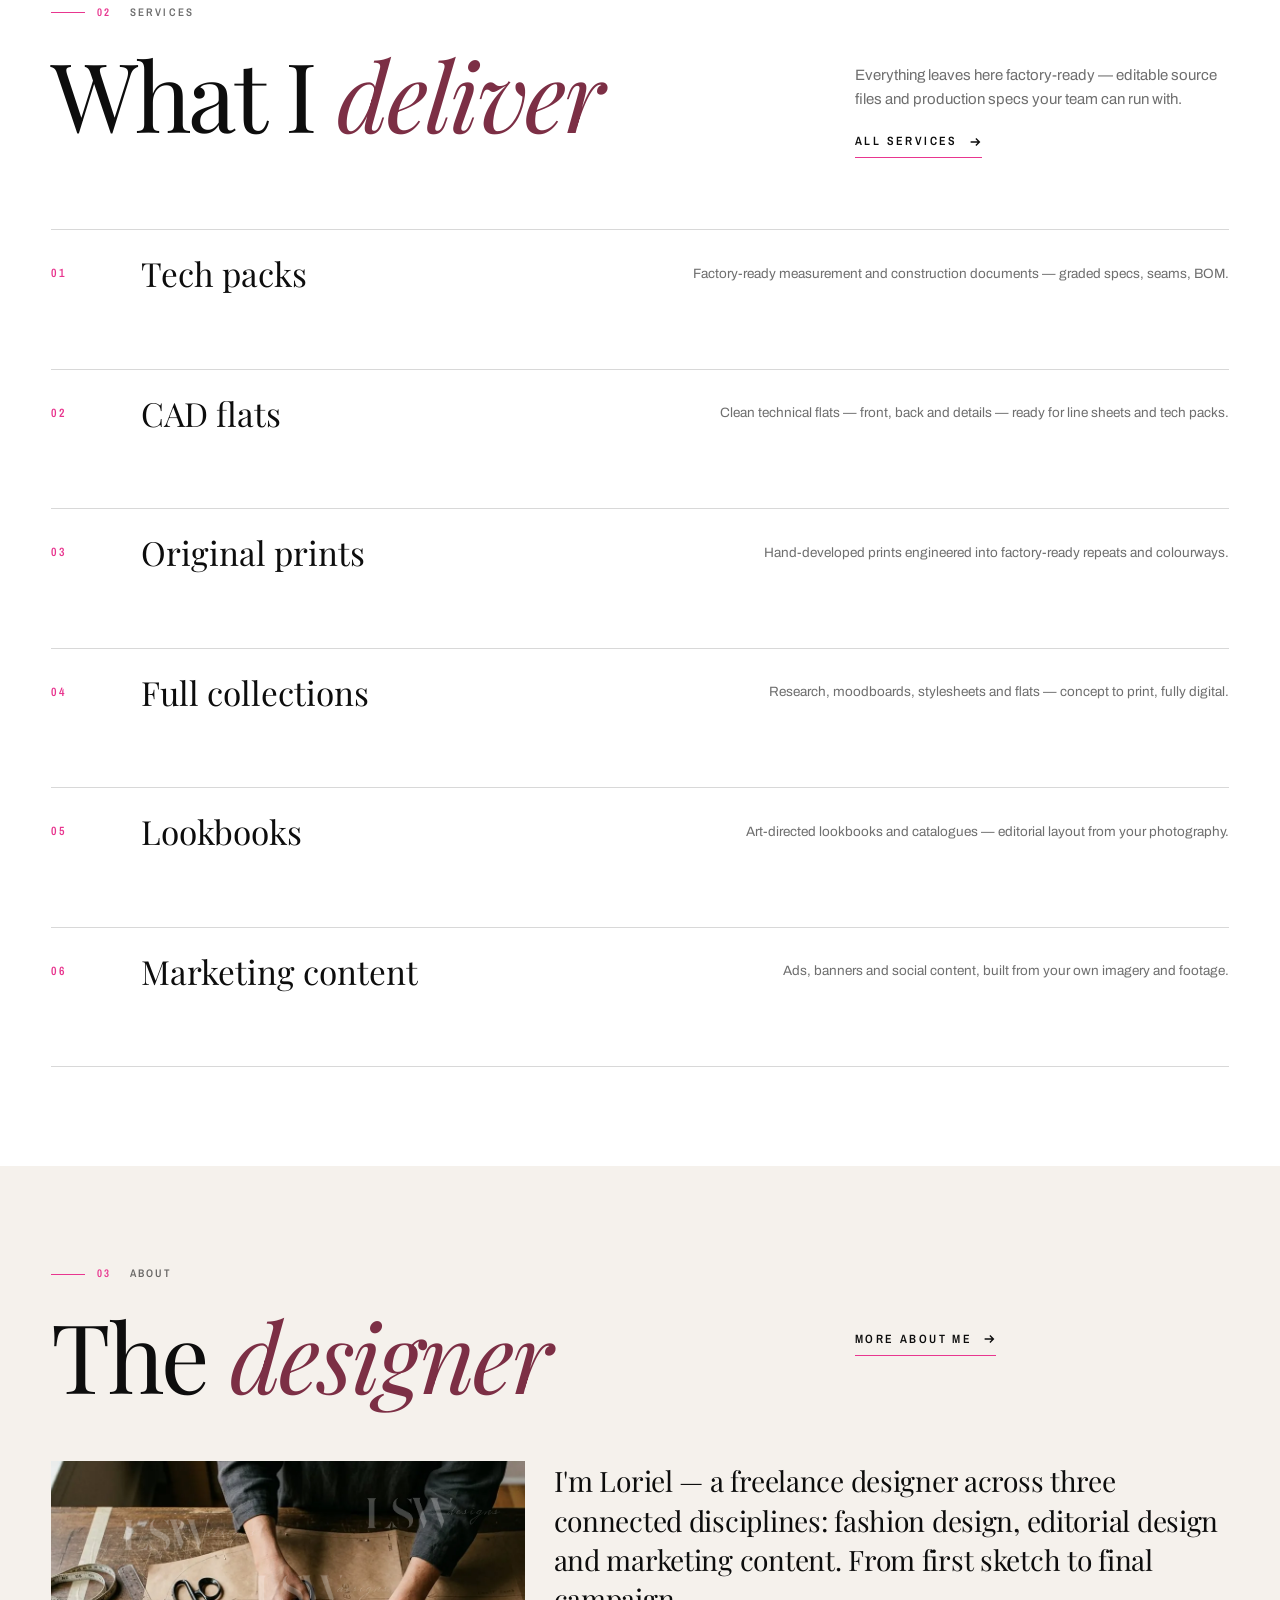
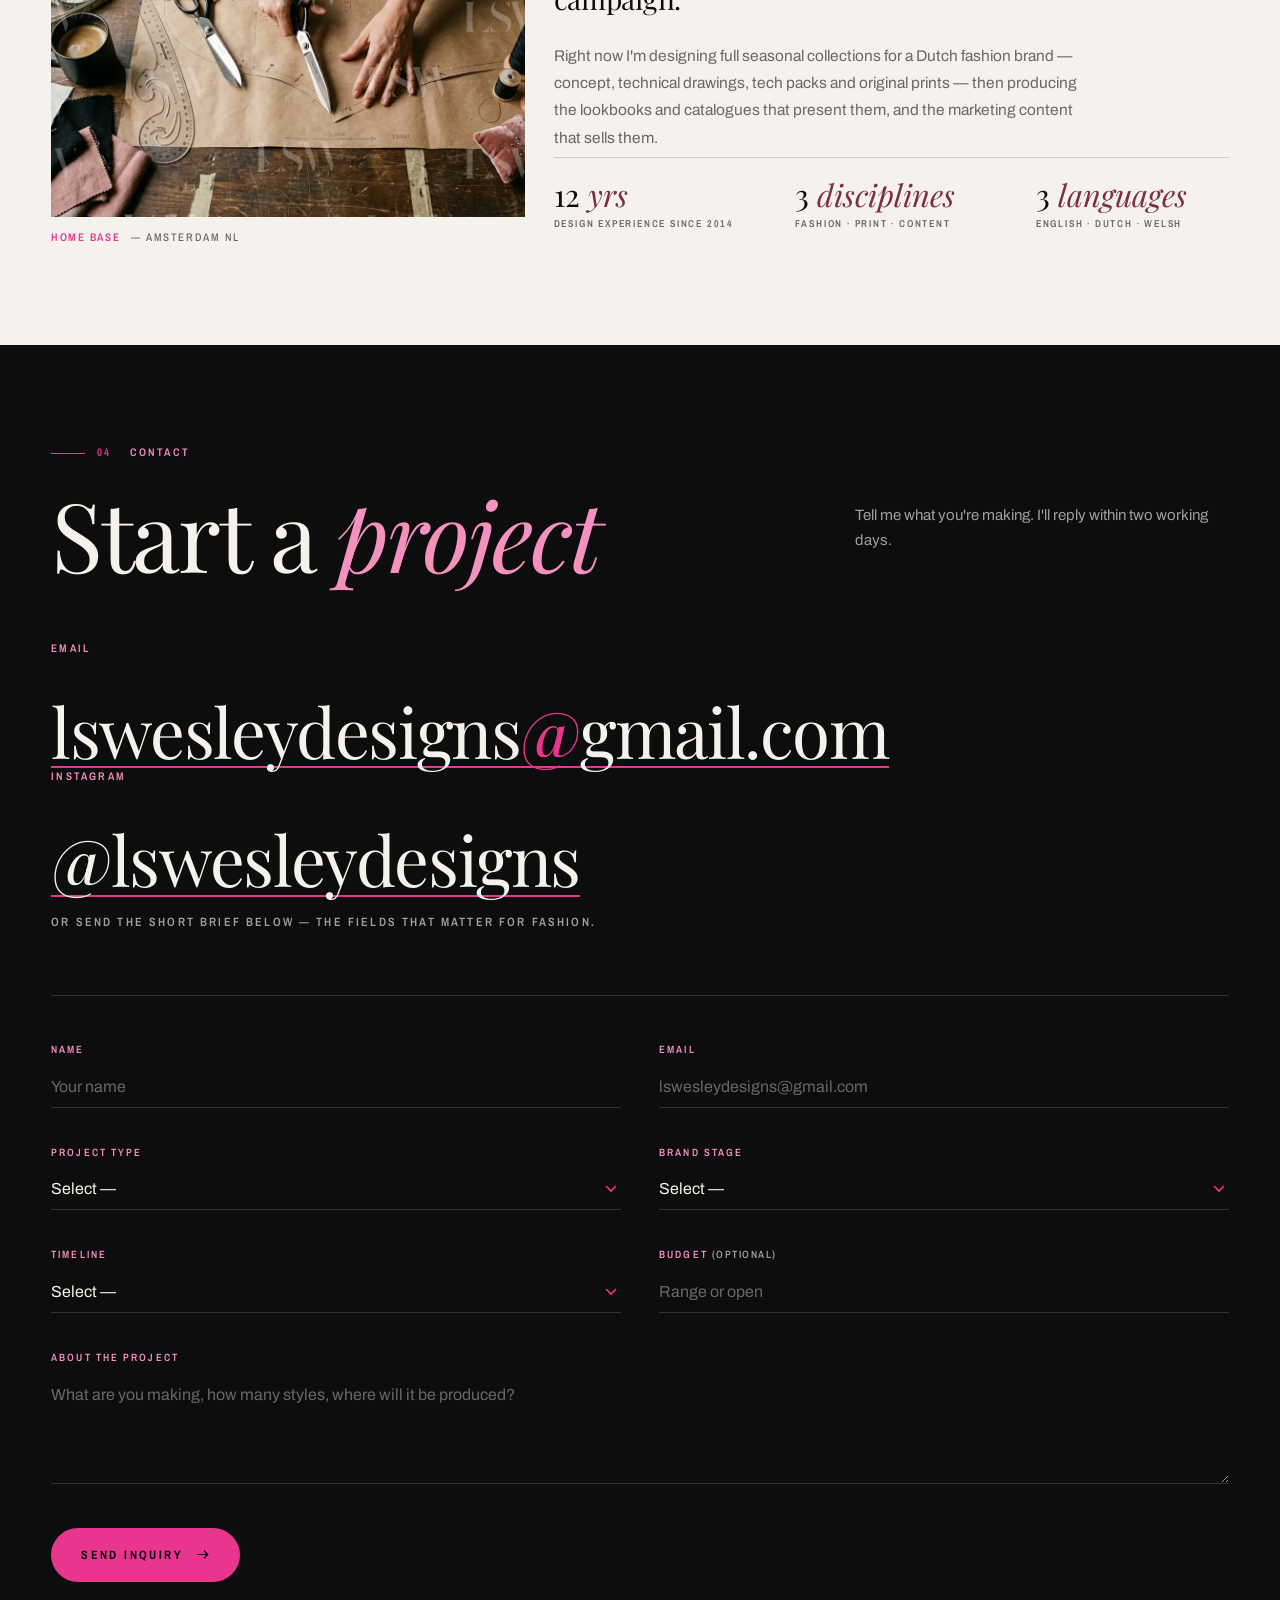
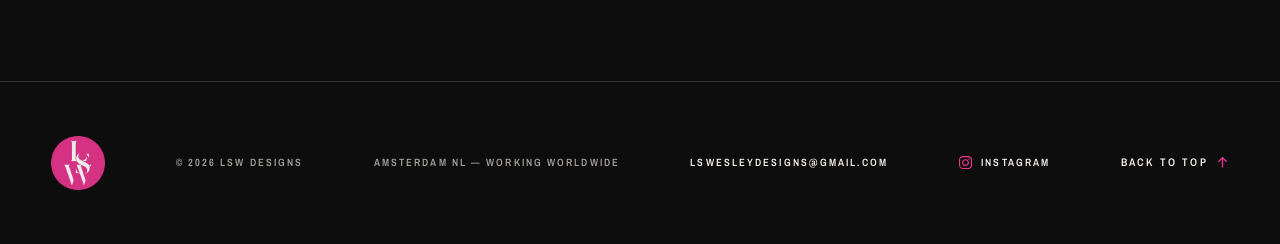
==== commit caf3be08: "Snippet on home page" ====
--- a/index.html
+++ b/index.html
@@ -8,6 +8,7 @@
 <link rel="icon" type="image/png" href="assets/img/monogram.png">
 <link rel="stylesheet" href="assets/fonts/fonts.css">
 <link rel="stylesheet" href="assets/css/styles.css">
+<link rel="stylesheet" href="assets/css/print-studio.css">
 </head>
 <body>
 
@@ -147,6 +148,41 @@
     </div>
   </div>
 </section>
+<section class="light pad-b" id="studio">
+  <div class="container">
+    <header class="shead">
+      <p class="eyebrow">Fresh from the print studio</p>
+      <div class="shead-main grid stack">
+        <h2 class="shead-title s8">Try a <em>print</em> live</h2>
+        <div class="shead-meta s4">
+          <p class="desc">Unreleased prints from the studio library — click one to see it on products in every colourway.</p>
+          <a class="more" href="print-studio.html">Open Print Studio <svg viewBox="0 0 16 16" fill="none" stroke="currentColor" stroke-width="1.6"><path d="M3 8h10M9 4l4 4-4 4"/></svg></a>
+        </div>
+      </div>
+    </header>
+
+    <div class="grid stack">
+      <figure class="fig s4 reveal" data-cursor="Try it"
+        data-colourways="Natural|Terracotta|Noir"
+        data-colourways-src="assets/img/Print-11A.jpg|assets/img/Print-11B.jpg|assets/img/Print-11C.jpg|assets/img/Print-11D.jpg|assets/img/Print-11E.jpg">
+        <div class="media"><img src="assets/img/Print-11A.jpg" alt="Print 11" loading="lazy" decoding="async"></div>
+        <figcaption class="cap"><b>P-11</b> — Dotted Circles · repeat 64 × 64 cm</figcaption>
+      </figure>
+      <figure class="fig s4 reveal" data-cursor="Try it" style="--d:90ms"
+        data-colourways="Sand|Olive"
+        data-colourways-src="assets/img/Print-12A.jpg|assets/img/Print-12B.jpg|assets/img/Print-12C.jpg|assets/img/Print-12D.jpg|assets/img/Print-12E.jpg|assets/img/Print-12F.jpg">
+        <div class="media"><img src="assets/img/Print-12A.jpg" alt="Print 12" loading="lazy" decoding="async"></div>
+        <figcaption class="cap"><b>P-12</b> — Gemometric Tile· repeat 32 × 32 cm</figcaption>
+      </figure>
+      <figure class="fig s4 reveal" data-cursor="Try it" style="--d:180ms">
+        <div class="media"><img src="assets/img/Print-archive-02.jpg" alt="Print 02" loading="lazy" decoding="async"></div>
+        <figcaption class="cap"><b>P-02</b> — Leopard · repeat 64 × 64 cm</figcaption>
+      </figure>
+    </div>
+
+    <p><a class="btn" href="print-studio.html">Open the Print Studio <svg viewBox="0 0 20 20" fill="none" stroke="currentColor" stroke-width="1.6"><path d="M4 10h12M11 5l5 5-5 5"/></svg></a></p>
+  </div>
+</section>
 
 
 
@@ -334,5 +370,6 @@
 </footer>
 
 <script src="assets/js/main.js"></script>
+<script src="assets/js/print-studio.js" defer></script>
 </body>
 </html>
--- a/assets/css/print-studio.css
+++ b/assets/css/print-studio.css
@@ -0,0 +1,83 @@
+/* ===== PRINT STUDIO — try-a-print popup ===== */
+.pstudio{position:fixed;inset:0;z-index:1200;display:flex;align-items:center;justify-content:center;padding:clamp(10px,3vmin,32px)}
+.pstudio[hidden]{display:none}
+.ps-backdrop{position:absolute;inset:0;background:rgba(13,13,13,.62);backdrop-filter:blur(6px)}
+.ps-panel{position:relative;background:var(--paper,#F5F1EC);border-radius:20px;width:min(1040px,100%);max-height:min(760px,92vh);display:grid;grid-template-columns:1.35fr .9fr;overflow:hidden;box-shadow:0 40px 120px -30px rgba(13,13,13,.55);animation:psIn .35s cubic-bezier(.2,.9,.3,1)}
+@keyframes psIn{from{transform:translateY(18px) scale(.985);opacity:0}to{transform:none;opacity:1}}
+.ps-close{position:absolute;top:14px;right:18px;z-index:3;background:var(--black,#0D0D0D);color:var(--paper,#F5F1EC);border:0;border-radius:999px;width:40px;height:40px;font-size:24px;line-height:1;cursor:pointer;transition:background .25s,transform .25s}
+.ps-close:hover{background:var(--rose-bright,#E8368F);transform:rotate(90deg)}
+
+.ps-stage{position:relative;background:#EAE4DB;display:flex;align-items:center;justify-content:center;min-height:320px}
+.ps-stage canvas{display:block;width:100%;height:100%;object-fit:contain}
+.ps-loading{position:absolute;inset:auto 0 18px 0;text-align:center;font-family:var(--narrow,Arial Narrow,sans-serif);font-size:11px;letter-spacing:.2em;text-transform:uppercase;color:#6b6257}
+
+.ps-side{padding:clamp(22px,3.4vw,40px);display:flex;flex-direction:column;gap:16px;overflow-y:auto}
+.ps-eyebrow{font-family:var(--narrow,Arial Narrow,sans-serif);font-size:10.5px;font-weight:700;letter-spacing:.24em;text-transform:uppercase;color:var(--rose-bright,#E8368F);margin:0}
+.ps-name{font-family:var(--serif,Georgia,serif);font-size:clamp(26px,3vw,34px);font-weight:500;line-height:1.05;margin:0;color:var(--black,#0D0D0D)}
+.ps-meta{font-family:var(--narrow,Arial Narrow,sans-serif);font-size:11px;letter-spacing:.18em;text-transform:uppercase;color:#7a7267;margin:0}
+
+.ps-tabs{display:flex;flex-wrap:wrap;gap:8px}
+.ps-tab{font-family:var(--narrow,Arial Narrow,sans-serif);font-size:11px;font-weight:700;letter-spacing:.14em;text-transform:uppercase;color:var(--black,#0D0D0D);background:transparent;border:1px solid #D8CFC4;border-radius:999px;padding:9px 15px;cursor:pointer;transition:all .22s}
+.ps-tab:hover{border-color:var(--rose-bright,#E8368F);color:var(--rose-bright,#E8368F)}
+.ps-tab.on{background:var(--rose-bright,#E8368F);border-color:var(--rose-bright,#E8368F);color:#fff}
+
+.ps-scalewrap{display:flex;align-items:center;gap:12px;border-top:1px solid #E2D9CD;padding-top:16px}
+.ps-lab{font-family:var(--narrow,Arial Narrow,sans-serif);font-size:10.5px;font-weight:700;letter-spacing:.18em;text-transform:uppercase;color:#7a7267;white-space:nowrap}
+.ps-range{flex:1;accent-color:var(--rose-bright,#E8368F);height:22px;cursor:pointer}
+.ps-val{font-family:var(--narrow,Arial Narrow,sans-serif);font-size:11px;font-weight:700;letter-spacing:.1em;color:var(--black,#0D0D0D);min-width:42px;text-align:right}
+
+.ps-note{font-size:12px;line-height:1.6;color:#7a7267;margin:0}
+.ps-cta{display:inline-flex;align-items:center;justify-content:center;gap:10px;background:var(--black,#0D0D0D);color:var(--paper,#F5F1EC);text-decoration:none;border:0;cursor:pointer;font-family:var(--narrow,Arial Narrow,sans-serif);font-size:11.5px;font-weight:700;letter-spacing:.2em;text-transform:uppercase;padding:16px 24px;border-radius:999px;transition:background .25s;margin-top:auto}
+.ps-cta:hover{background:var(--rose-bright,#E8368F)}
+.ps-cta:focus-visible{outline:2px solid var(--rose-bright,#E8368F);outline-offset:3px}
+
+body.locked{overflow:hidden}
+
+@media (max-width:820px){
+  .ps-panel{grid-template-columns:1fr;max-height:94vh;overflow-y:auto}
+  .ps-stage{min-height:0}
+  .ps-stage canvas{max-height:46vh}
+  .ps-side{overflow:visible}
+  .ps-cta{margin-top:6px}
+}
+
+/* ===== PS 5.1 — enquiry form ===== */
+.ps-form{display:flex;flex-direction:column;gap:14px}
+.ps-form[hidden]{display:none}
+.ps-name2{font-family:var(--serif,Georgia,serif);font-size:clamp(20px,2.2vw,26px);font-weight:500;margin:0;color:var(--black,#0D0D0D)}
+.ps-field{display:flex;flex-direction:column;gap:6px}
+.ps-field label{font-family:var(--narrow,Arial Narrow,sans-serif);font-size:10.5px;font-weight:700;letter-spacing:.18em;text-transform:uppercase;color:#7a7267}
+.ps-field input,.ps-field textarea{font-family:var(--body,Arial,sans-serif);font-size:14px;color:var(--black,#0D0D0D);background:#fff;border:1px solid #D8CFC4;border-radius:10px;padding:12px 14px;outline:none;transition:border-color .2s}
+.ps-field input:focus,.ps-field textarea:focus{border-color:var(--rose-bright,#E8368F)}
+.ps-field input[aria-invalid]{border-color:#E4737B}
+.ps-field textarea{resize:vertical;min-height:110px}
+.ps-hp{position:absolute;left:-9999px}
+.ps-send,.ps-back{font-family:var(--narrow,Arial Narrow,sans-serif);font-size:11.5px;font-weight:700;letter-spacing:.2em;text-transform:uppercase;border-radius:999px;padding:15px 24px;cursor:pointer;transition:all .25s}
+.ps-send{background:var(--rose-bright,#E8368F);color:#fff;border:0}
+.ps-send:hover{background:var(--black,#0D0D0D)}
+.ps-send[disabled]{opacity:.6;cursor:wait}
+.ps-back{background:transparent;color:#7a7267;border:1px solid #D8CFC4}
+.ps-back:hover{border-color:var(--rose-bright,#E8368F);color:var(--rose-bright,#E8368F)}
+.ps-ok,.ps-err{font-size:14px;line-height:1.6;margin:0}
+.ps-ok{color:#2e7d4f}
+.ps-err{color:#c4372f}
+
+/* ===== PS v6 — colourway selector (thumbnails + names) ===== */
+.ps-cw{border-top:1px solid #E2D9CD;border-bottom:1px solid #E2D9CD;padding:14px 0;display:flex;flex-direction:column;gap:10px}
+.ps-cw[hidden]{display:none}
+.ps-cw-top{display:flex;align-items:baseline;gap:8px;margin:0;flex-wrap:wrap}
+.ps-cw-name{font-family:var(--serif,Georgia,serif);font-size:16px;font-style:italic;color:var(--black,#0D0D0D)}
+.ps-swatches{display:flex;flex-wrap:wrap;gap:10px}
+.ps-sw{display:flex;flex-direction:column;align-items:center;gap:6px;background:#fff;border:1.5px solid #D8CFC4;border-radius:14px;padding:8px 8px 7px;cursor:pointer;transition:border-color .2s,box-shadow .2s,transform .2s;min-width:76px;max-width:96px}
+.ps-sw:hover{border-color:var(--rose-bright,#E8368F);transform:translateY(-1px)}
+.ps-sw.on{border-color:var(--rose-bright,#E8368F);box-shadow:0 0 0 1px var(--rose-bright,#E8368F)}
+.ps-sw img{width:60px;height:60px;object-fit:cover;border-radius:9px;display:block;background:#EAE4DB}
+.ps-sw span{font-family:var(--narrow,Arial Narrow,sans-serif);font-size:10px;font-weight:700;letter-spacing:.1em;text-transform:uppercase;color:var(--black,#0D0D0D);line-height:1.25;text-align:center;word-break:break-word}
+.ps-sw.on span{color:var(--rose-bright,#E8368F)}
+
+/* ===== PS v6.4 — watermark overlay on grid thumbnails =====
+   White logos (::after) over a faint dark offset copy (::before),
+   so the mark also reads on light prints. */
+.fig .media{position:relative}
+.fig .media::before,.fig .media::after{content:"";position:absolute;inset:0;background:url(../img/Watermark.png) center center/cover no-repeat;pointer-events:none}
+.fig .media::before{filter:brightness(0);opacity:.38;transform:translate(1px,2px)}
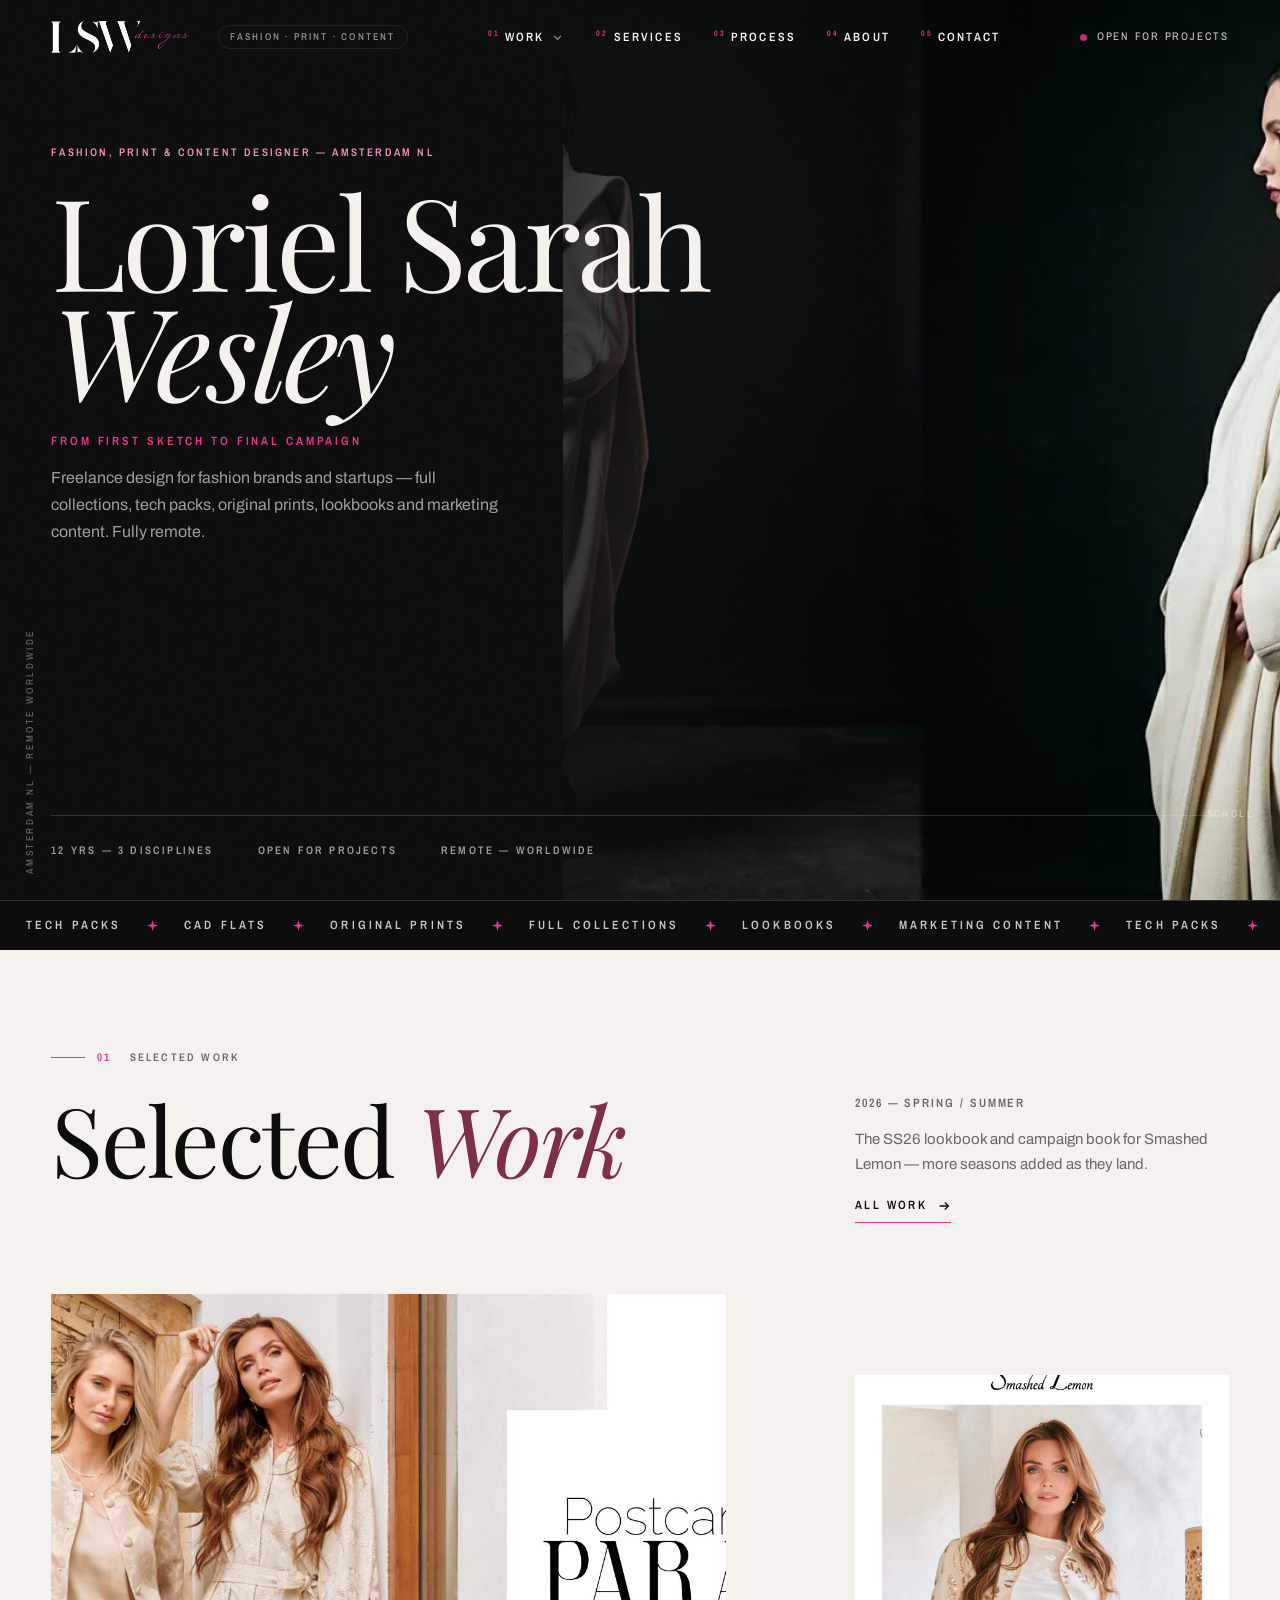
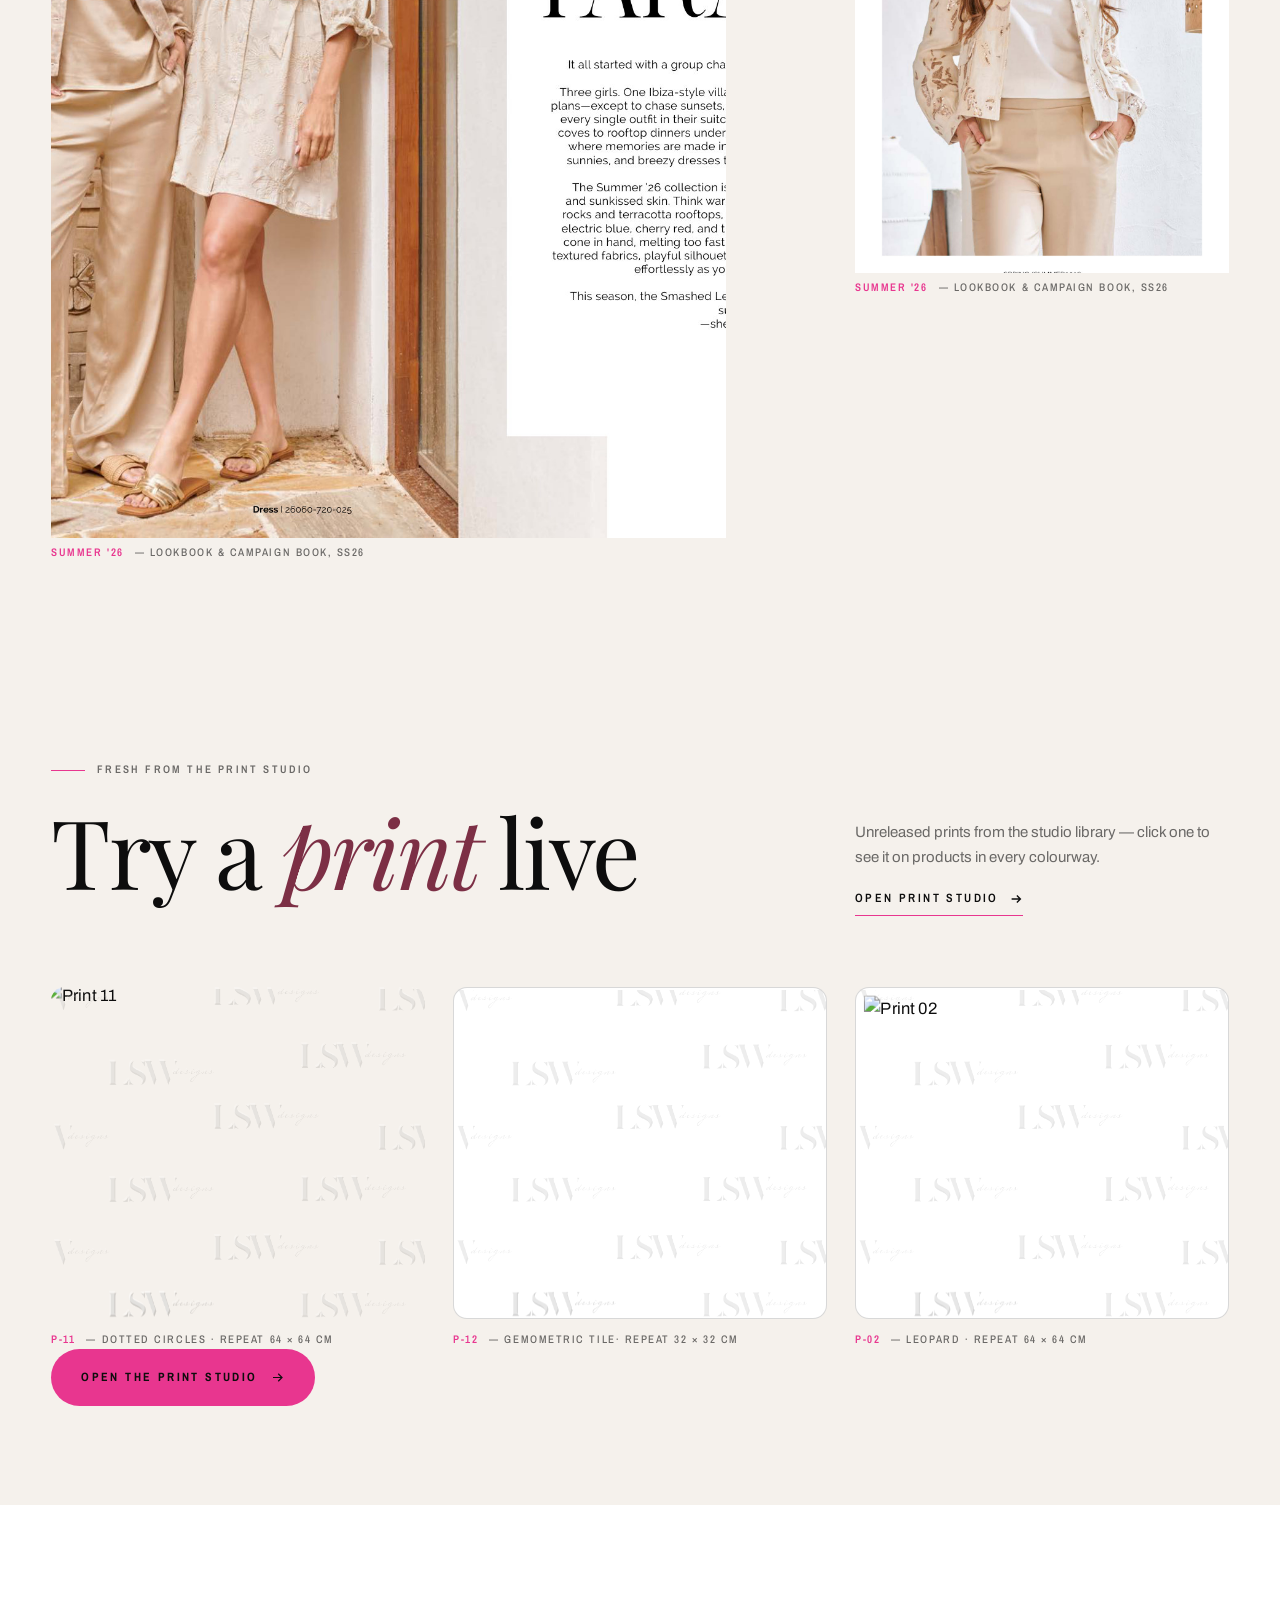
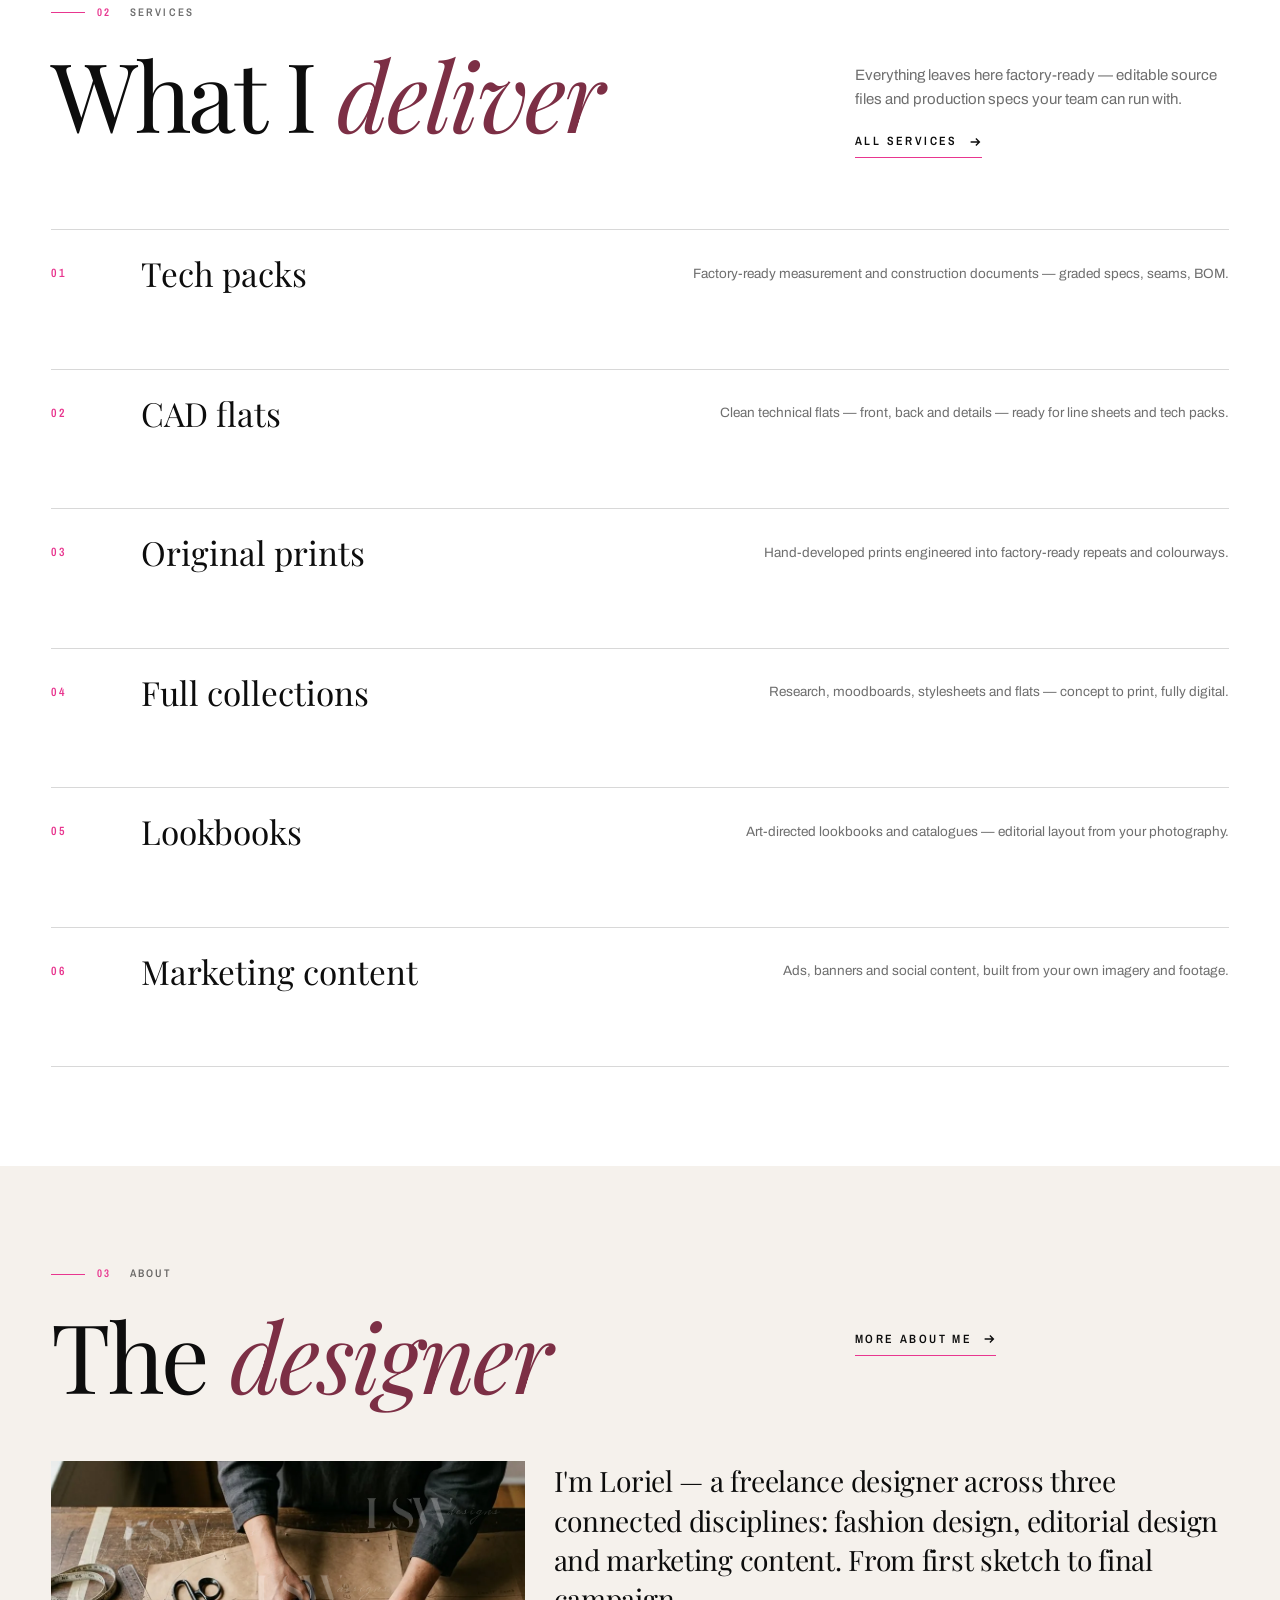
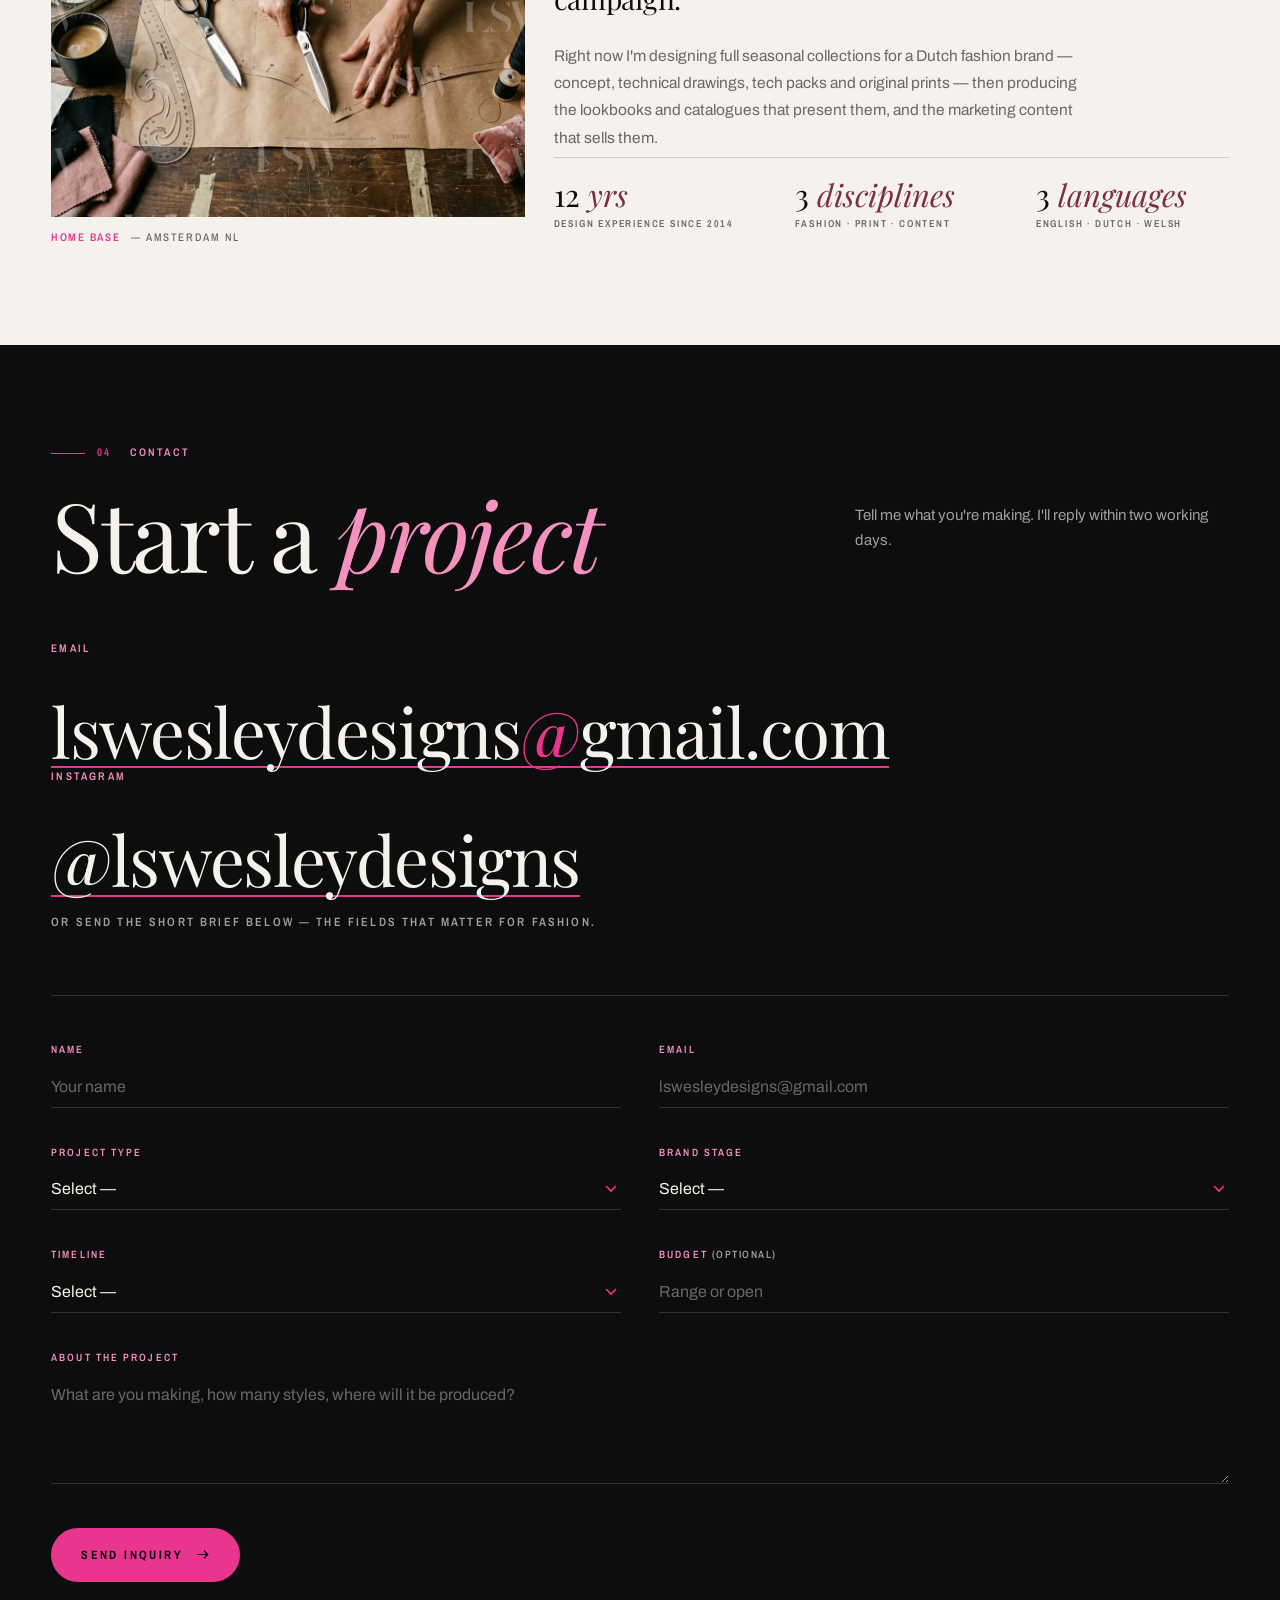
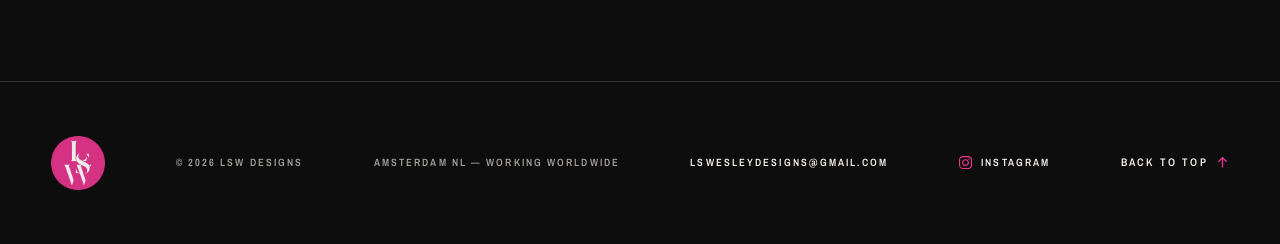
==== commit 1741f1ce: "name fix for snippet" ====
--- a/index.html
+++ b/index.html
@@ -164,14 +164,14 @@
     <div class="grid stack">
       <figure class="fig s4 reveal" data-cursor="Try it"
         data-colourways="Natural|Terracotta|Noir"
-        data-colourways-src="assets/img/Print-11A.jpg|assets/img/Print-11B.jpg|assets/img/Print-11C.jpg|assets/img/Print-11D.jpg|assets/img/Print-11E.jpg">
+        data-colourways-src="assets/img/Print-archive-11A.jpg|assets/img/Print-archive-11B.jpg|assets/img/Print-archive-11C.jpg|assets/img/Print-archive-11D.jpg|assets/img/Print-archive-11E.jpg">
         <div class="media"><img src="assets/img/Print-11A.jpg" alt="Print 11" loading="lazy" decoding="async"></div>
         <figcaption class="cap"><b>P-11</b> — Dotted Circles · repeat 64 × 64 cm</figcaption>
       </figure>
       <figure class="fig s4 reveal" data-cursor="Try it" style="--d:90ms"
         data-colourways="Sand|Olive"
-        data-colourways-src="assets/img/Print-12A.jpg|assets/img/Print-12B.jpg|assets/img/Print-12C.jpg|assets/img/Print-12D.jpg|assets/img/Print-12E.jpg|assets/img/Print-12F.jpg">
-        <div class="media"><img src="assets/img/Print-12A.jpg" alt="Print 12" loading="lazy" decoding="async"></div>
+        data-colourways-src="assets/img/Print-archive-12A.jpg|assets/img/Print-archive-12B.jpg|assets/img/Print-archive-12C.jpg|assets/img/Print-archive-12D.jpg|assets/img/Print-archive-12E.jpg|assets/img/Print-archive-12F.jpg">
+        <div class="media"><img src="assets/img/Print-archive-12A.jpg" alt="Print 12" loading="lazy" decoding="async"></div>
         <figcaption class="cap"><b>P-12</b> — Gemometric Tile· repeat 32 × 32 cm</figcaption>
       </figure>
       <figure class="fig s4 reveal" data-cursor="Try it" style="--d:180ms">
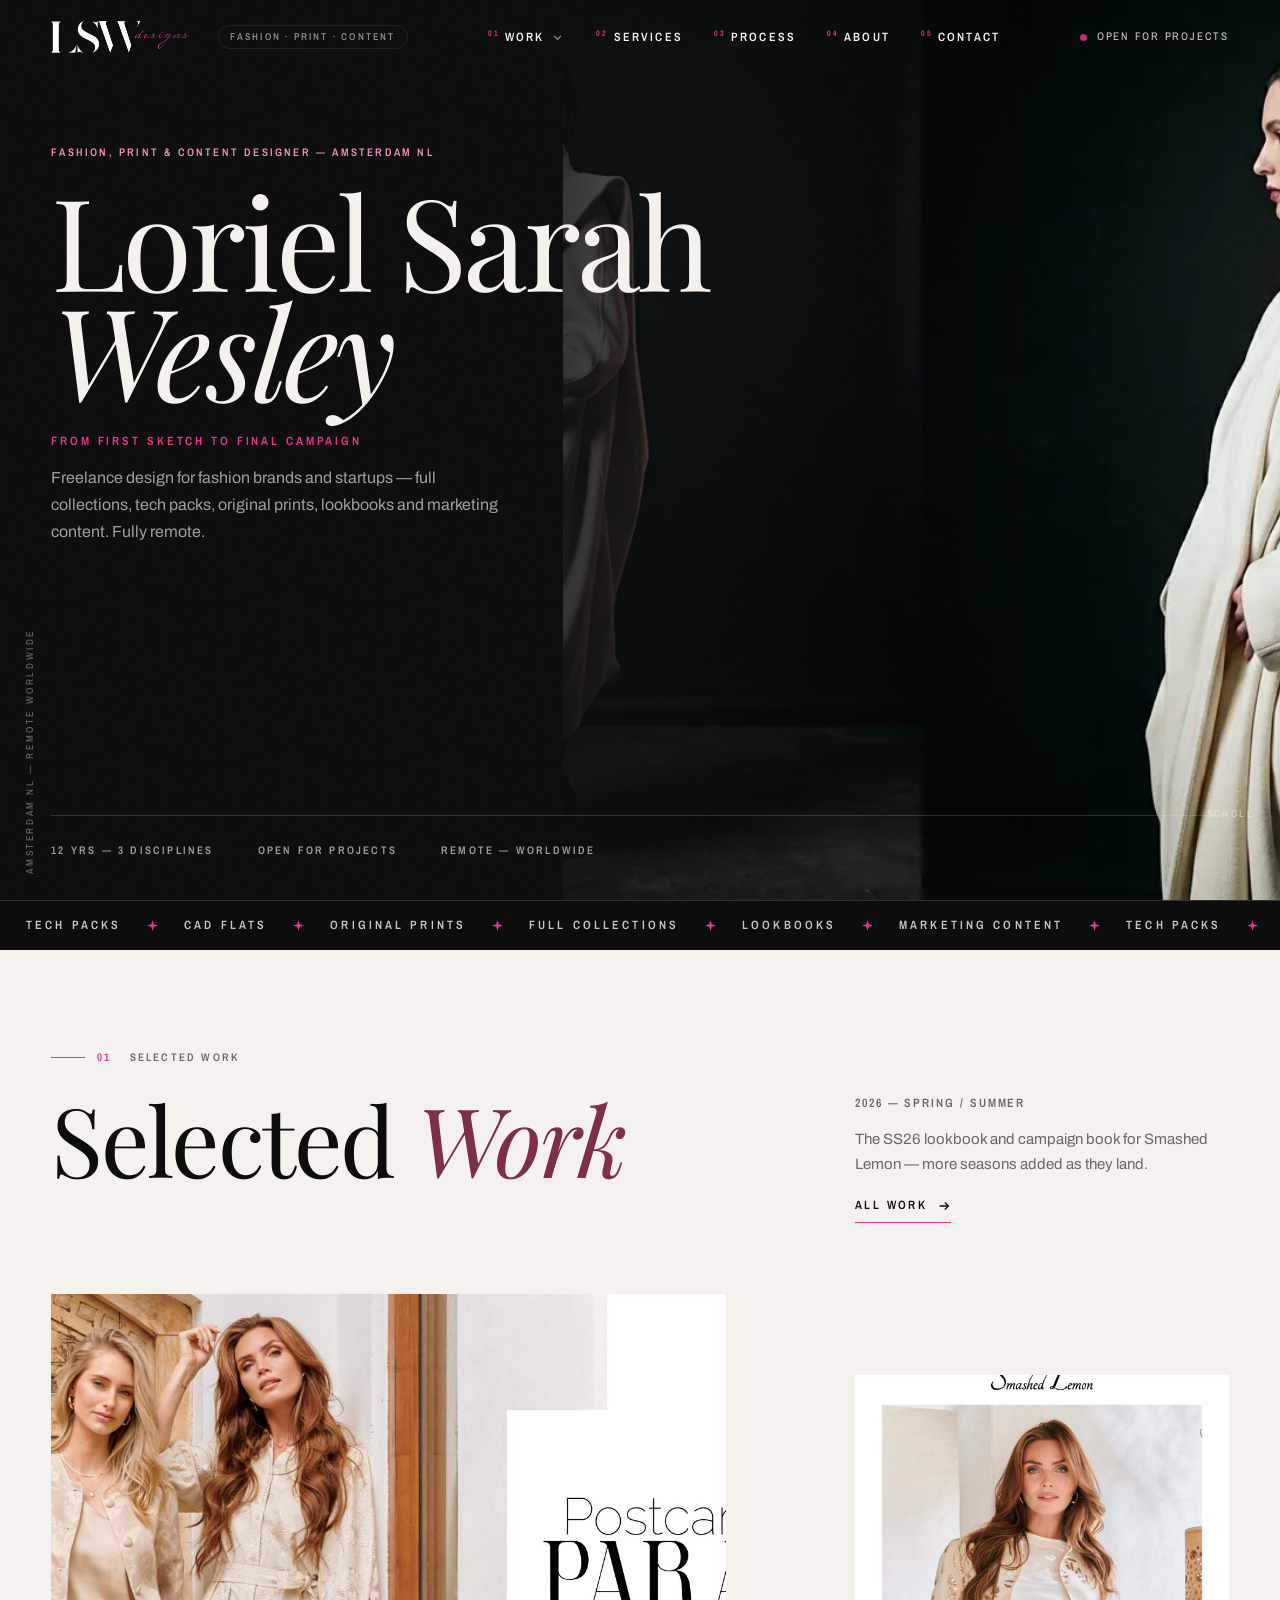
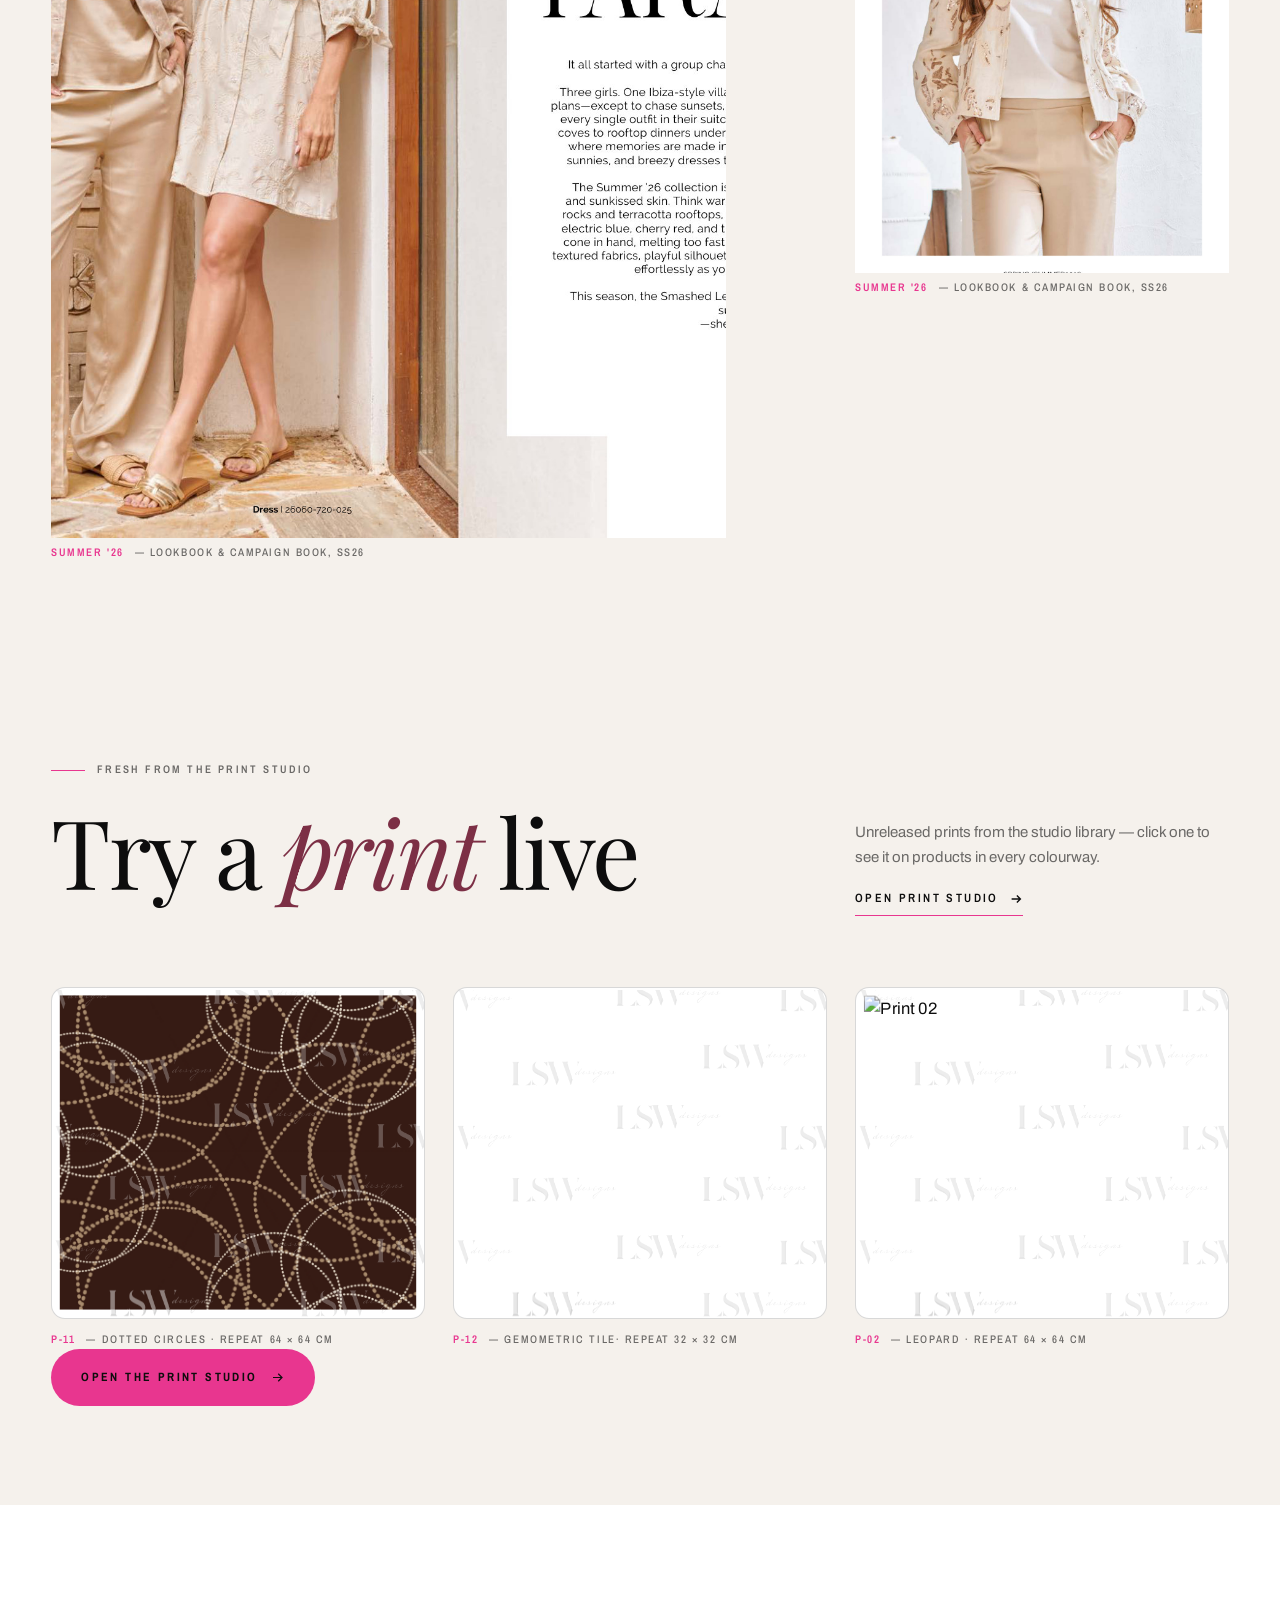
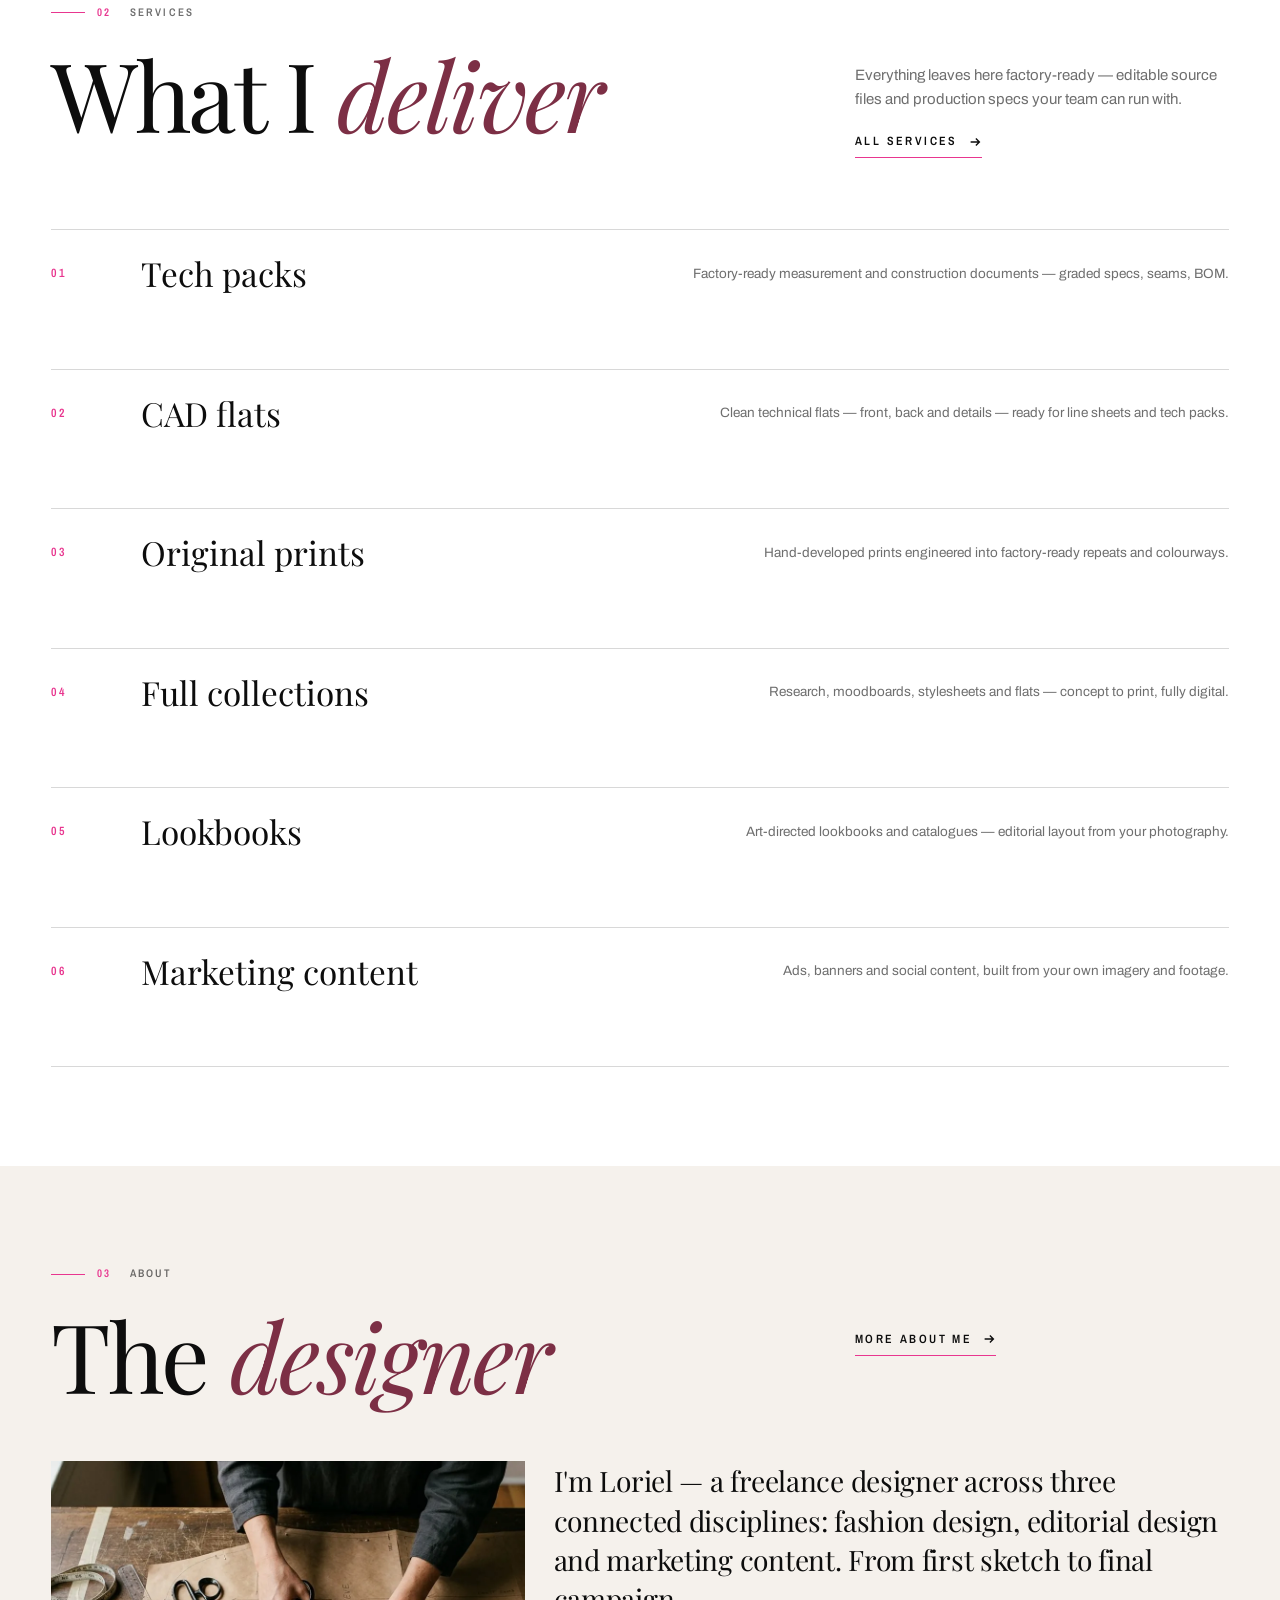
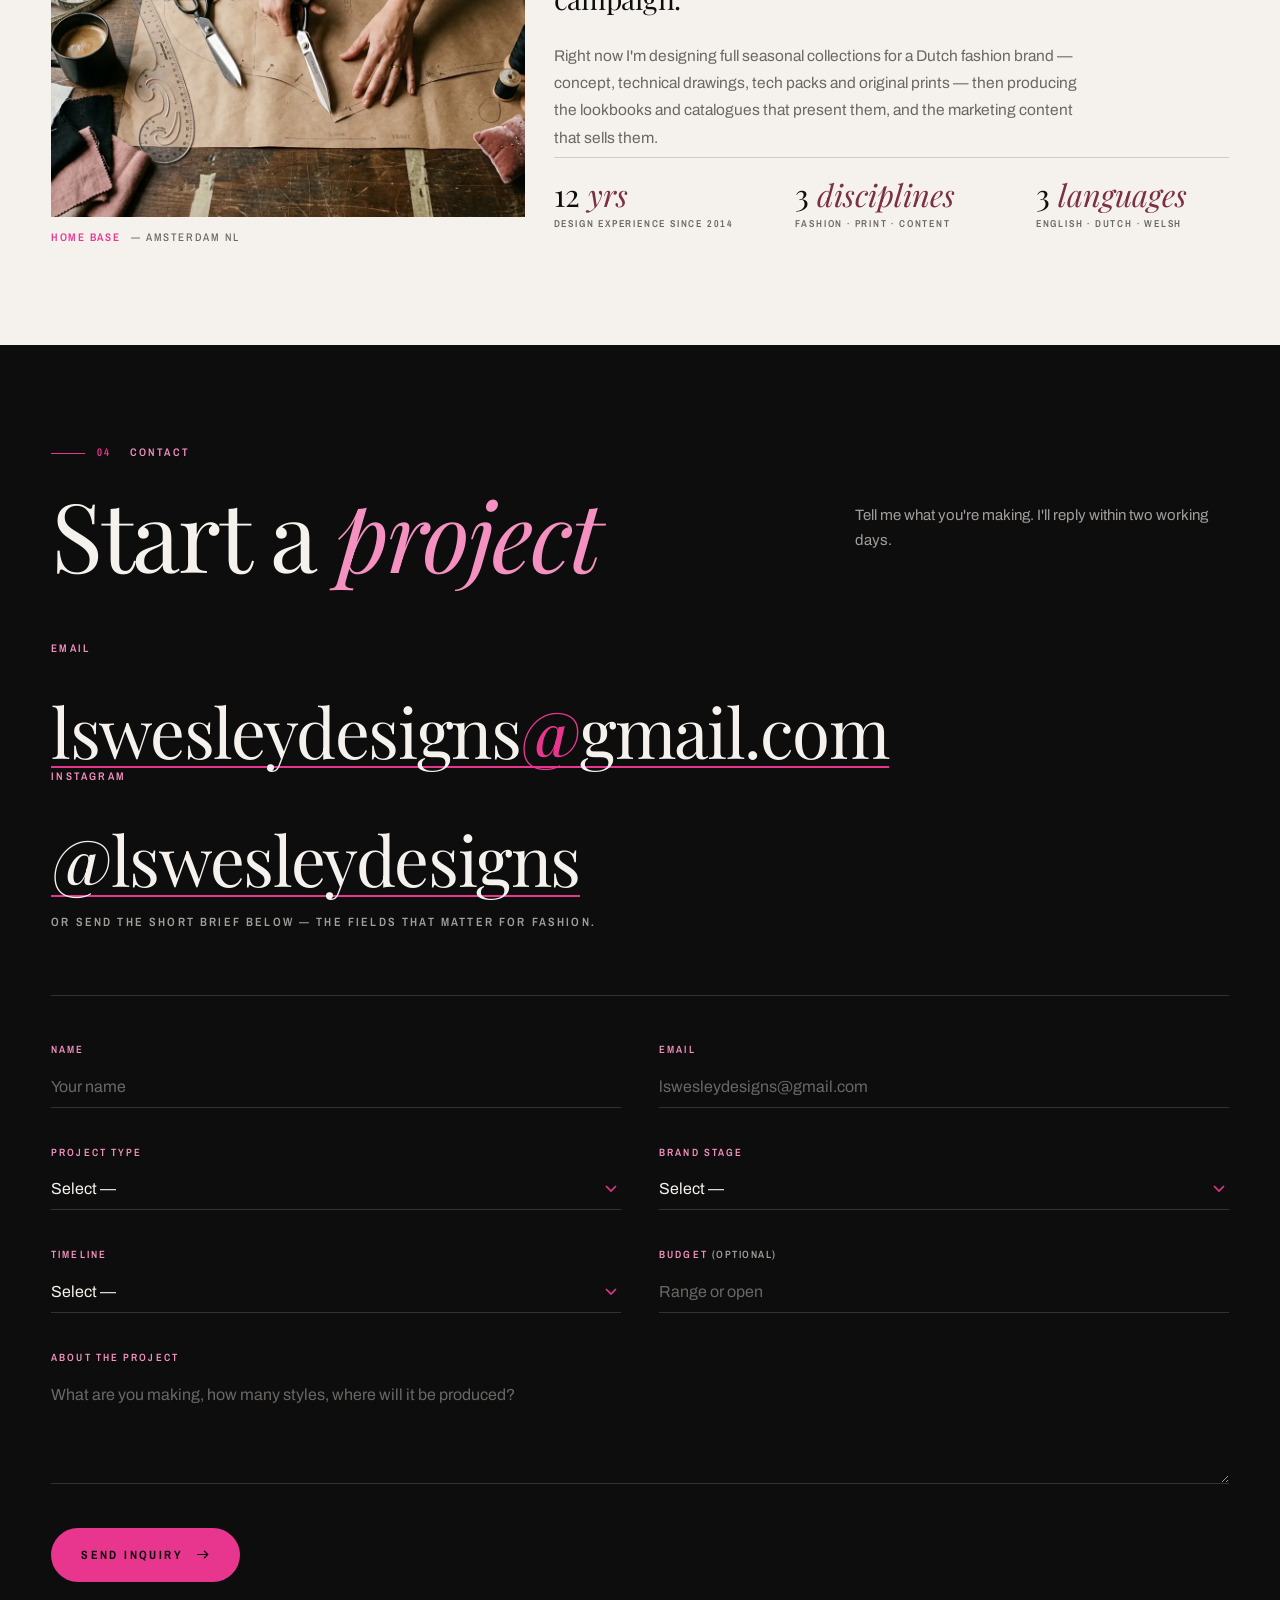
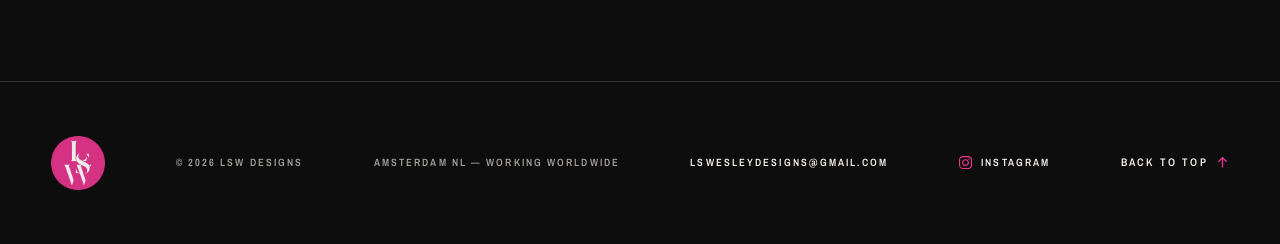
==== commit 1f4594ca: "Update index.html" ====
--- a/index.html
+++ b/index.html
@@ -165,7 +165,7 @@
       <figure class="fig s4 reveal" data-cursor="Try it"
         data-colourways="Natural|Terracotta|Noir"
         data-colourways-src="assets/img/Print-archive-11A.jpg|assets/img/Print-archive-11B.jpg|assets/img/Print-archive-11C.jpg|assets/img/Print-archive-11D.jpg|assets/img/Print-archive-11E.jpg">
-        <div class="media"><img src="assets/img/Print-11A.jpg" alt="Print 11" loading="lazy" decoding="async"></div>
+        <div class="media"><img src="assets/img/Print-archive-11A.jpg" alt="Print 11" loading="lazy" decoding="async"></div>
         <figcaption class="cap"><b>P-11</b> — Dotted Circles · repeat 64 × 64 cm</figcaption>
       </figure>
       <figure class="fig s4 reveal" data-cursor="Try it" style="--d:90ms"
--- a/assets/css/print-studio.css
+++ b/assets/css/print-studio.css
@@ -1,8 +1,19 @@
-/* ===== PRINT STUDIO — try-a-print popup ===== */
+/* ===== PRINT STUDIO v6.6 — try-a-print popup =====
+   v6.6: fixed popup height on desktop (mockups letterbox without
+   distortion, no more jumping between products) + airier side-panel
+   section spacing. */
 .pstudio{position:fixed;inset:0;z-index:1200;display:flex;align-items:center;justify-content:center;padding:clamp(10px,3vmin,32px)}
 .pstudio[hidden]{display:none}
 .ps-backdrop{position:absolute;inset:0;background:rgba(13,13,13,.62);backdrop-filter:blur(6px)}
 .ps-panel{position:relative;background:var(--paper,#F5F1EC);border-radius:20px;width:min(1040px,100%);max-height:min(760px,92vh);display:grid;grid-template-columns:1.35fr .9fr;overflow:hidden;box-shadow:0 40px 120px -30px rgba(13,13,13,.55);animation:psIn .35s cubic-bezier(.2,.9,.3,1)}
+/* Fixed frame on desktop: the stage box stays constant and each mockup
+   fits inside it undistorted (canvas already uses object-fit:contain),
+   so switching products never resizes the popup. Mobile keeps the
+   scrolling layout (see media query below). */
+@media (min-width:821px){
+  .ps-panel{height:min(760px,92vh)}
+  .ps-stage{min-height:0}
+}
 @keyframes psIn{from{transform:translateY(18px) scale(.985);opacity:0}to{transform:none;opacity:1}}
 .ps-close{position:absolute;top:14px;right:18px;z-index:3;background:var(--black,#0D0D0D);color:var(--paper,#F5F1EC);border:0;border-radius:999px;width:40px;height:40px;font-size:24px;line-height:1;cursor:pointer;transition:background .25s,transform .25s}
 .ps-close:hover{background:var(--rose-bright,#E8368F);transform:rotate(90deg)}
@@ -16,7 +27,7 @@
 .ps-name{font-family:var(--serif,Georgia,serif);font-size:clamp(26px,3vw,34px);font-weight:500;line-height:1.05;margin:0;color:var(--black,#0D0D0D)}
 .ps-meta{font-family:var(--narrow,Arial Narrow,sans-serif);font-size:11px;letter-spacing:.18em;text-transform:uppercase;color:#7a7267;margin:0}
 
-.ps-tabs{display:flex;flex-wrap:wrap;gap:8px}
+.ps-tabs{display:flex;flex-wrap:wrap;gap:10px}
 .ps-tab{font-family:var(--narrow,Arial Narrow,sans-serif);font-size:11px;font-weight:700;letter-spacing:.14em;text-transform:uppercase;color:var(--black,#0D0D0D);background:transparent;border:1px solid #D8CFC4;border-radius:999px;padding:9px 15px;cursor:pointer;transition:all .22s}
 .ps-tab:hover{border-color:var(--rose-bright,#E8368F);color:var(--rose-bright,#E8368F)}
 .ps-tab.on{background:var(--rose-bright,#E8368F);border-color:var(--rose-bright,#E8368F);color:#fff}
@@ -75,9 +86,12 @@
 .ps-sw span{font-family:var(--narrow,Arial Narrow,sans-serif);font-size:10px;font-weight:700;letter-spacing:.1em;text-transform:uppercase;color:var(--black,#0D0D0D);line-height:1.25;text-align:center;word-break:break-word}
 .ps-sw.on span{color:var(--rose-bright,#E8368F)}
 
-/* ===== PS v6.4 — watermark overlay on grid thumbnails =====
-   White logos (::after) over a faint dark offset copy (::before),
-   so the mark also reads on light prints. */
-.fig .media{position:relative}
-.fig .media::before,.fig .media::after{content:"";position:absolute;inset:0;background:url(../img/Watermark.png) center center/cover no-repeat;pointer-events:none}
-.fig .media::before{filter:brightness(0);opacity:.38;transform:translate(1px,2px)}
+/* ===== PS v6.5 — watermark overlay on print thumbnails =====
+   Scoped on purpose: .work-group = print-studio page library,
+   #studio = homepage teaser. Other .fig images (About portrait)
+   stay clean. White logos (::after) over a faint dark offset
+   copy (::before), so the mark also reads on light prints. */
+.work-group .fig .media,#studio .fig .media{position:relative}
+.work-group .fig .media::before,.work-group .fig .media::after,
+#studio .fig .media::before,#studio .fig .media::after{content:"";position:absolute;inset:0;background:url(../img/Watermark.png) center center/cover no-repeat;pointer-events:none}
+.work-group .fig .media::before,#studio .fig .media::before{filter:brightness(0);opacity:.38;transform:translate(1px,2px)}
